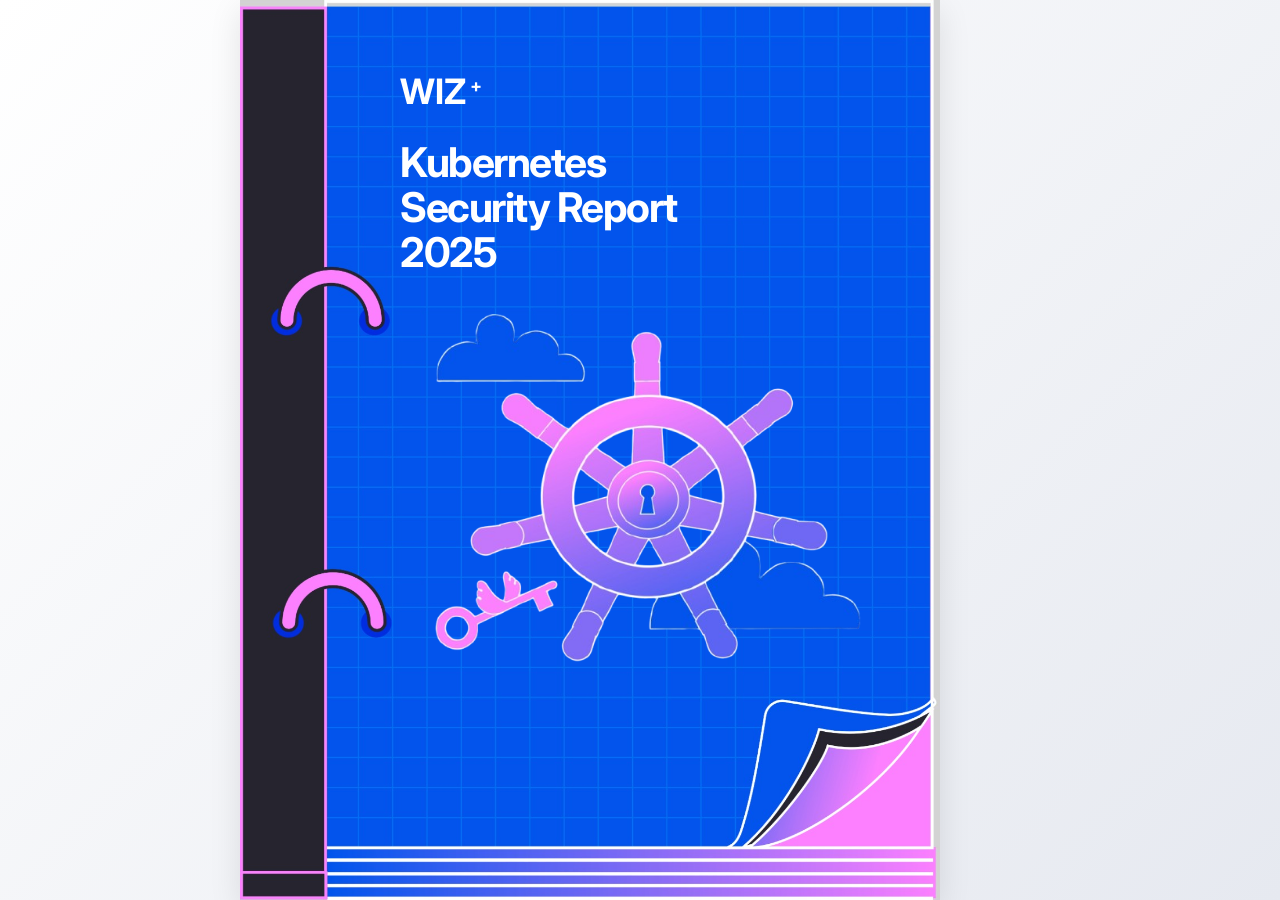
==== index.html @ 572d48d0 "complete" ====
<!DOCTYPE html>
<html lang="en">

<head>
    <meta charset="UTF-8">
    <meta name="viewport" content="width=device-width, initial-scale=1.0">
    <title>WIZ | Kubernetes Security Report 2025</title>
    <link rel="stylesheet" href="css/style.css">
    <meta name="description"
        content="Official WIZ Kubernetes Security Report 2025 - Trends, Insights and Best Practices.">

</head>

<body>
    <div class="book-container">

        <!-- Page 1: Cover -->
        <div class="page cover-page">
            <div class="content-area">
                <div class="logo">WIZ<span class="logo-star">+</span></div>
                <h1 class="title">Kubernetes<br>Security Report<br>2025</h1>
            </div>
            <img src="assets/images/image__2_-removebg-preview.png" alt="Cover Graphic" class="cover-graphic">
        </div>

        <!-- Page 2: Table of Contents -->
        <div class="page dark-page">
            <div class="page-content">
                <h2>Table of Contents</h2>
                <div class="toc-container">
                    <div class="toc-section">
                        <div class="toc-section-header">
                            <span class="toc-title">Key Takeaways</span>
                            <span class="toc-page">3</span>
                        </div>
                        <ul class="toc-items">
                            <li>
                                <span class="toc-title">Kubernetes Environments Continue to Be a Central Target</span>
                                <span class="toc-page">3</span>
                            </li>
                            <li>
                                <span class="toc-title">Kubernetes SecOps are Maturing</span>
                                <span class="toc-page">4</span>
                            </li>
                            <li>
                                <span class="toc-title">Workload Security Posture Improvements</span>
                                <span class="toc-page">5</span>
                            </li>
                        </ul>
                    </div>
                    <div class="toc-section">
                        <div class="toc-section-header">
                            <span class="toc-title">Additional Numbers</span>
                            <span class="toc-page">6</span>
                        </div>
                        <ul class="toc-items">
                            <li>
                                <span class="toc-title">General Usage</span>
                                <span class="toc-page">6</span>
                            </li>
                            <li>
                                <span class="toc-title">Version Distributions</span>
                                <span class="toc-page">8</span>
                            </li>
                            <li>
                                <span class="toc-title">Initial Access – Control Plane</span>
                                <span class="toc-page">10</span>
                            </li>
                            <li>
                                <span class="toc-title">Initial Access – Data Plane</span>
                                <span class="toc-page">11</span>
                            </li>
                            <li>
                                <span class="toc-title">Adoption of Security Features is Lagging</span>
                                <span class="toc-page">11</span>
                            </li>
                        </ul>
                    </div>
                </div>
            </div>
            <div class="page-footer">
                <div class="footer-left">
                    <span class="logo">WIZ<span class="logo-star">+</span></span>
                    <span class="footer-text">Wiz Kubernetes Security Report</span>
                </div>
                <div class="footer-right">2</div>
            </div>
        </div>

        <!-- Page 3: Content Page -->
      
       
<div class="page light-page">
    <div class="page-content" style="padding: 20px 40px;">

        <h2 class="section-title" style="font-size: 22px !important; margin-bottom: 3px !important;">
            Wiz Kubernetes Security Report
        </h2>

        <h3 class="section-subtitle"
            style="font-size: 12px !important; color: #444 !important; margin-bottom: 6px !important;">
            Limited 2025 Refresh and Key Takeaways
        </h3>

        <p style="font-size: 12px; line-height: 1.35; margin-bottom: 6px;">
            The 2025 Kubernetes Security Report is based on our analysis of over 200,000 cloud accounts and
            continues to uncover prevalent risks in K8s environments that often go unnoticed.
        </p>

        <div class="blue-divider" style="margin: 8px 0;"></div>

        <p style="font-size: 12px; line-height: 1.35; margin-bottom: 6px;">
            In our previous Kubernetes Security Report, we provided statistics on the state of Kubernetes
            security. That report highlighted the increasing amount of threats targeting these environments and
            also uncovered unnoticed risks by attributing them to various stages of the attack path on
            Kubernetes clusters, from initial access to impact.
        </p>

        <p style="font-size: 12px; line-height: 1.35; margin-bottom: 6px;">
            <span class="bold-text">The main takeaway:</span> Overall container security maturity is low, even
            though these environments are appealing targets for attackers and attempts to breach them are on the
            rise. The report also identified the weakest links in cloud environments and introduced "The Zone
            Defense" as an effective defense strategy for mitigating them.
        </p>

        <p style="font-size: 12px; line-height: 1.35; margin-bottom: 8px;">
            Given that it's been more than 12 months since that last report, and Kubernetes remains a hugely
            popular technology, we decided to publish a limited refresh. Rather than going deep into multiple
            aspects of Kubernetes security, we've chosen a few key areas to focus on. We now have the luxury of
            multiple years' worth of data, so this report is made up of a subset of the most interesting stats
            from last year, as well as some shiny new data. In this report, we start with the a few key
            takeaways and continue with the detailed analysis of the statistics collected. Let's dive in.
        </p>

        <h2 class="section-title" style="font-size: 18px; margin-top: 8px; margin-bottom: 4px;">
            Key Takeaways
        </h2>

        <h3 class="section-subtitle" style="font-size: 12px; margin-bottom: 5px;">
            Kubernetes Environments Continue to Be a Central Target
        </h3>

        <!-- Highlight Box -->
        <div class="highlight-box"
            style="padding: 8px 8px; gap: 8px; margin: 8px 0; display: flex; align-items: center;">

            <div style="width: 35px; flex-shrink: 0; display:flex; justify-content:center;">
                <svg width="30" height="30" viewBox="0 0 64 64" fill="none">
                    <path d="M14 50 C14 25, 22 12, 32 12 C42 12, 50 25, 50 50"
                        stroke="#FC80FF" stroke-width="1" />
                    <path
                        d="M32 18 C26 18, 22 24, 22 30 C22 35, 25 39, 32 39 C39 39, 42 35, 42 30 C42 24, 38 18, 32 18 Z"
                        stroke="#0254EC" stroke-width="1" fill="white" />
                </svg>
            </div>

            <div style="width: 1px; height: 25px; background-color: #f7b0f9;"></div>

            <p style="margin: 0; font-size: 12px; line-height: 1.3;">
                Malicious parties are as active as ever, going after Kubernetes API endpoints and data plane services.
            </p>
        </div>

        <p style="font-size: 12px; line-height: 1.35; margin-bottom: 8px;">
            We repeated our experiment from the previous year, tracking the amount of time between initially
            staging the new cluster and the first malicious probing attempts. As with last year, the attacker
            response times show that the newly created public clusters quickly become targets. This time the
            longest attacker response time for GKE clusters was 1 hour 15 minutes vs 2 hours 13 minutes last
            year. For EKS and AKS clusters this "grace period" is drastically shorter — 28 and 18 minutes
            respectively.
        </p>

        <!-- Image (now will fit fully) -->
        <div class="insight-graphic-box"
            style="background: #202026; border-radius: 8px; overflow: hidden; margin-top: 8px;">

            <img src="assets/images/final-three (2).png"
                alt="From Exposure to Discovery Chart"
                style="width: 100%; height: auto; display: block;">
        </div>

    </div>

    <div class="page-footer">
        <div class="footer-left">
            <span class="logo">WIZ<span class="logo-star">+</span></span>
            <span class="footer-text">Wiz Kubernetes Security Report</span>
        </div>
        <div class="footer-right">3</div>
    </div>
</div>
        <!-- Page 4: Content Page Continued -->
        <div class="page light-page">
            <div class="page-content" style="padding: 20px 40px; display: flex; flex-direction: column;">
                <p style="margin-bottom: 8px; font-size: 12px;">This is admittedly a startling figure, but readers
                    shouldn't focus too
                    much on the exact numbers here; the point is that in general, when staging the cluster, K8s
                    operators must take care of the defenses from the start and not roll them out subsequently. This is
                    especially true for protections against initial access. We discussed extensively various ways the
                    attackers can get a foothold in your cluster in our blog, <a href="#">"Making Sense of Kubernetes
                        Initial Access Vectors."</a></p>

                <p style="margin-bottom: 4px; font-size: 12px;">For the information regarding post-exploitation
                    activities, we turned to
                    our sensor data. Among other platforms, Wiz Sensor is deployed on Kubernetes worker nodes and is a
                    source of valuable statistics on attackers' behavior post initial compromise. Two prominent cases
                    for this are the Dero cryptojacking <a href="#">campaign</a> with Pause containers and the
                    SeleniumGrid threat <a href="#">campaign</a>. In the first case, malicious actors abused the
                    misconfiguration in K8s server API authentication to deploy a set of cryptomining workloads
                    masquerading as legitimate control plane workloads. In the second case, attackers exploited the lack
                    of authentication set by default in the Selenium WebDriver API to upload XMRig cryptominer on
                    Selenium worker nodes. Further campaign <a href="#">analysis</a> by Cato also confirmed the use of
                    the compromised resources for proxyjacking.</p>

                <h3 style="font-size: 15px; font-weight: 700; margin-top: 10px; margin-bottom: 3px; color: #111;">
                    Kubernetes SecOps are Maturing</h3>

                <div class="highlight-box" style="padding: 12px 20px; margin-bottom: 10px;">
                    <p style="margin: 0; font-size: 12px; color: #444; line-height: 1.5; font-weight: 500;">Kubernetes
                        users are more comfortable with operating clusters. Operating and security processes have
                        matured. This is evident from the faster version upgrades, decreased vulnerabilities and better
                        workload security posture.</p>
                </div>

                <p style="margin-bottom: px; font-size: 12px;">Over the course of this research project, we paid
                    special attention to
                    the version analytics. Overall, version distributions show that maintenance hygiene has improved
                    compared to the previous year. For example, the most popular version as of October 2024 is 1.29
                    (released 12/2023) versus 1.24 (released 5/2022) a year ago. Cloud Service Providers (CSPs)
                    generally offer a similar, albeit delayed, support span. Hence, prompt version migration in K8s
                    clusters is extremely important. At the moment of data collection (October 2024, a year after the
                    original 2023 data sample), all versions prior and including 1.27 have actually passed upstream EOL,
                    which constitutes 46% of total clusters (compared to 58% last year). Below is the histogram of
                    clusters by version categorized by platform:</p>

                <div class="chart-container"
                    style="background: #202026; padding: 15px 20px 25px 20px; border-radius: 8px; margin-top: auto; margin-bottom: 0px;">
                    <div
                        style="display: flex; justify-content: space-between; align-items: center; border-bottom: 1px solid #444; padding-bottom: 10px; margin-bottom: 10px;">
                        <span style="color: white; font-weight: 600; font-size: 13px;">Cluster versions - by
                            platform</span>
                        <span style="color: white; font-weight: 700; font-size: 12px;">WIZ<span
                                style="font-size: 8px; vertical-align: top; margin-left: 1px;">+</span> <span
                                style="font-weight: 400; opacity: 0.8; margin-left: 3px;">Research</span></span>
                    </div>

                    <div
                        style="display: flex; justify-content: center; align-items: center; gap: 20px; margin-bottom: 10px;">
                        <div style="display: flex; align-items: center; gap: 6px;">
                            <div style="width: 8px; height: 8px; background: #0254EC; border-radius: 2px;"></div>
                            <span style="color: white; font-size: 10px; font-weight: 500;">AWS</span>
                        </div>
                        <div style="display: flex; align-items: center; gap: 6px;">
                            <div style="width: 8px; height: 8px; background: #FC80FF; border-radius: 2px;"></div>
                            <span style="color: white; font-size: 10px; font-weight: 500;">Azure</span>
                        </div>
                        <div style="display: flex; align-items: center; gap: 6px;">
                            <div style="width: 8px; height: 8px; background: #FFFFFF; border-radius: 2px;"></div>
                            <span style="color: white; font-size: 10px; font-weight: 500;">Google Cloud</span>
                        </div>
                    </div>

                    <div
                        style="position: relative; height: 130px; display: flex; flex-direction: column; justify-content: space-between;">
                        <div style="position: absolute; width: 100%; height: 1px; background: #333; top: 0;"></div>
                        <div style="position: absolute; width: 100%; height: 1px; background: #333; top: 16.6%;"></div>
                        <div style="position: absolute; width: 100%; height: 1px; background: #333; top: 33.3%;"></div>
                        <div style="position: absolute; width: 100%; height: 1px; background: #333; top: 50%;"></div>
                        <div style="position: absolute; width: 100%; height: 1px; background: #333; top: 66.6%;"></div>
                        <div style="position: absolute; width: 100%; height: 1px; background: #333; top: 83.3%;"></div>
                        <div style="position: absolute; width: 100%; height: 1px; background: #333; bottom: 0;"></div>

                        <div
                            style="position: absolute; width: 100%; height: 100%; display: flex; align-items: flex-end; justify-content: space-between; padding: 0 5px; box-sizing: border-box; z-index: 2;">
                            <div
                                style="display: flex; align-items: flex-end; height: 100%; gap: 1.5px; position: relative; width: 5%; justify-content: center;">
                                <div style="width: 30%; height: 2%; background: #0254EC; border-radius: 1px 1px 0 0;">
                                </div>
                                <div style="width: 30%; height: 8%; background: #FC80FF; border-radius: 1px 1px 0 0;">
                                </div>
                                <div style="width: 30%; height: 0%; background: #FFFFFF; border-radius: 1px 1px 0 0;">
                                </div>
                                <div
                                    style="position: absolute; bottom: -20px; left: 50%; transform: translateX(-50%); color: white; font-size: 8px; font-weight: 500;">
                                    1.16+</div>
                            </div>
                            <div
                                style="display: flex; align-items: flex-end; height: 100%; gap: 1.5px; position: relative; width: 5%; justify-content: center;">
                                <div style="width: 30%; height: 2%; background: #0254EC; border-radius: 1px 1px 0 0;">
                                </div>
                                <div style="width: 30%; height: 1%; background: #FC80FF; border-radius: 1px 1px 0 0;">
                                </div>
                                <div style="width: 30%; height: 0%; background: #FFFFFF; border-radius: 1px 1px 0 0;">
                                </div>
                                <div
                                    style="position: absolute; bottom: -20px; left: 50%; transform: translateX(-50%); color: white; font-size: 8px; font-weight: 500;">
                                    1.17</div>
                            </div>
                            <div
                                style="display: flex; align-items: flex-end; height: 100%; gap: 1.5px; position: relative; width: 5%; justify-content: center;">
                                <div style="width: 30%; height: 2%; background: #0254EC; border-radius: 1px 1px 0 0;">
                                </div>
                                <div style="width: 30%; height: 2%; background: #FC80FF; border-radius: 1px 1px 0 0;">
                                </div>
                                <div style="width: 30%; height: 0%; background: #FFFFFF; border-radius: 1px 1px 0 0;">
                                </div>
                                <div
                                    style="position: absolute; bottom: -20px; left: 50%; transform: translateX(-50%); color: white; font-size: 8px; font-weight: 500;">
                                    1.18</div>
                            </div>
                            <div
                                style="display: flex; align-items: flex-end; height: 100%; gap: 1.5px; position: relative; width: 5%; justify-content: center;">
                                <div style="width: 30%; height: 3%; background: #0254EC; border-radius: 1px 1px 0 0;">
                                </div>
                                <div style="width: 30%; height: 2%; background: #FC80FF; border-radius: 1px 1px 0 0;">
                                </div>
                                <div style="width: 30%; height: 0%; background: #FFFFFF; border-radius: 1px 1px 0 0;">
                                </div>
                                <div
                                    style="position: absolute; bottom: -20px; left: 50%; transform: translateX(-50%); color: white; font-size: 8px; font-weight: 500;">
                                    1.19</div>
                            </div>
                            <div
                                style="display: flex; align-items: flex-end; height: 100%; gap: 1.5px; position: relative; width: 5%; justify-content: center;">
                                <div style="width: 30%; height: 3%; background: #0254EC; border-radius: 1px 1px 0 0;">
                                </div>
                                <div style="width: 30%; height: 3%; background: #FC80FF; border-radius: 1px 1px 0 0;">
                                </div>
                                <div style="width: 30%; height: 0%; background: #FFFFFF; border-radius: 1px 1px 0 0;">
                                </div>
                                <div
                                    style="position: absolute; bottom: -20px; left: 50%; transform: translateX(-50%); color: white; font-size: 8px; font-weight: 500;">
                                    1.20</div>
                            </div>
                            <div
                                style="display: flex; align-items: flex-end; height: 100%; gap: 1.5px; position: relative; width: 5%; justify-content: center;">
                                <div style="width: 30%; height: 6%; background: #0254EC; border-radius: 1px 1px 0 0;">
                                </div>
                                <div style="width: 30%; height: 4%; background: #FC80FF; border-radius: 1px 1px 0 0;">
                                </div>
                                <div style="width: 30%; height: 1%; background: #FFFFFF; border-radius: 1px 1px 0 0;">
                                </div>
                                <div
                                    style="position: absolute; bottom: -20px; left: 50%; transform: translateX(-50%); color: white; font-size: 8px; font-weight: 500;">
                                    1.21</div>
                            </div>
                            <div
                                style="display: flex; align-items: flex-end; height: 100%; gap: 1.5px; position: relative; width: 5%; justify-content: center;">
                                <div style="width: 30%; height: 6%; background: #0254EC; border-radius: 1px 1px 0 0;">
                                </div>
                                <div style="width: 30%; height: 4%; background: #FC80FF; border-radius: 1px 1px 0 0;">
                                </div>
                                <div style="width: 30%; height: 2%; background: #FFFFFF; border-radius: 1px 1px 0 0;">
                                </div>
                                <div
                                    style="position: absolute; bottom: -20px; left: 50%; transform: translateX(-50%); color: white; font-size: 8px; font-weight: 500;">
                                    1.22</div>
                            </div>
                            <div
                                style="display: flex; align-items: flex-end; height: 100%; gap: 1.5px; position: relative; width: 5%; justify-content: center;">
                                <div style="width: 30%; height: 20%; background: #0254EC; border-radius: 1px 1px 0 0;">
                                </div>
                                <div style="width: 30%; height: 4%; background: #FC80FF; border-radius: 1px 1px 0 0;">
                                </div>
                                <div style="width: 30%; height: 3%; background: #FFFFFF; border-radius: 1px 1px 0 0;">
                                </div>
                                <div
                                    style="position: absolute; bottom: -20px; left: 50%; transform: translateX(-50%); color: white; font-size: 8px; font-weight: 500;">
                                    1.23</div>
                            </div>
                            <div
                                style="display: flex; align-items: flex-end; height: 100%; gap: 1.5px; position: relative; width: 5%; justify-content: center;">
                                <div style="width: 30%; height: 25%; background: #0254EC; border-radius: 1px 1px 0 0;">
                                </div>
                                <div style="width: 30%; height: 6%; background: #FC80FF; border-radius: 1px 1px 0 0;">
                                </div>
                                <div style="width: 30%; height: 6%; background: #FFFFFF; border-radius: 1px 1px 0 0;">
                                </div>
                                <div
                                    style="position: absolute; bottom: -20px; left: 50%; transform: translateX(-50%); color: white; font-size: 8px; font-weight: 500;">
                                    1.24</div>
                            </div>
                            <div
                                style="display: flex; align-items: flex-end; height: 100%; gap: 1.5px; position: relative; width: 5%; justify-content: center;">
                                <div style="width: 30%; height: 35%; background: #0254EC; border-radius: 1px 1px 0 0;">
                                </div>
                                <div style="width: 30%; height: 15%; background: #FC80FF; border-radius: 1px 1px 0 0;">
                                </div>
                                <div style="width: 30%; height: 18%; background: #FFFFFF; border-radius: 1px 1px 0 0;">
                                </div>
                                <div
                                    style="position: absolute; bottom: -20px; left: 50%; transform: translateX(-50%); color: white; font-size: 8px; font-weight: 500;">
                                    1.25</div>
                            </div>
                            <div
                                style="display: flex; align-items: flex-end; height: 100%; gap: 1.5px; position: relative; width: 5%; justify-content: center;">
                                <div style="width: 30%; height: 40%; background: #0254EC; border-radius: 1px 1px 0 0;">
                                </div>
                                <div style="width: 30%; height: 25%; background: #FC80FF; border-radius: 1px 1px 0 0;">
                                </div>
                                <div style="width: 30%; height: 15%; background: #FFFFFF; border-radius: 1px 1px 0 0;">
                                </div>
                                <div
                                    style="position: absolute; bottom: -20px; left: 50%; transform: translateX(-50%); color: white; font-size: 8px; font-weight: 500;">
                                    1.26</div>
                            </div>
                            <div
                                style="display: flex; align-items: flex-end; height: 100%; gap: 1.5px; position: relative; width: 5%; justify-content: center;">
                                <div style="width: 30%; height: 50%; background: #0254EC; border-radius: 1px 1px 0 0;">
                                </div>
                                <div style="width: 30%; height: 75%; background: #FC80FF; border-radius: 1px 1px 0 0;">
                                </div>
                                <div style="width: 30%; height: 30%; background: #FFFFFF; border-radius: 1px 1px 0 0;">
                                </div>
                                <div
                                    style="position: absolute; bottom: -20px; left: 50%; transform: translateX(-50%); color: white; font-size: 8px; font-weight: 500;">
                                    1.27</div>
                            </div>
                            <div
                                style="display: flex; align-items: flex-end; height: 100%; gap: 1.5px; position: relative; width: 5%; justify-content: center;">
                                <div style="width: 30%; height: 75%; background: #0254EC; border-radius: 1px 1px 0 0;">
                                </div>
                                <div style="width: 30%; height: 60%; background: #FC80FF; border-radius: 1px 1px 0 0;">
                                </div>
                                <div style="width: 30%; height: 40%; background: #FFFFFF; border-radius: 1px 1px 0 0;">
                                </div>
                                <div
                                    style="position: absolute; bottom: -20px; left: 50%; transform: translateX(-50%); color: white; font-size: 8px; font-weight: 500;">
                                    1.28</div>
                            </div>
                            <div
                                style="display: flex; align-items: flex-end; height: 100%; gap: 1.5px; position: relative; width: 5%; justify-content: center;">
                                <div style="width: 30%; height: 100%; background: #0254EC; border-radius: 1px 1px 0 0;">
                                </div>
                                <div style="width: 30%; height: 65%; background: #FC80FF; border-radius: 1px 1px 0 0;">
                                </div>
                                <div style="width: 30%; height: 45%; background: #FFFFFF; border-radius: 1px 1px 0 0;">
                                </div>
                                <div
                                    style="position: absolute; bottom: -20px; left: 50%; transform: translateX(-50%); color: white; font-size: 8px; font-weight: 500;">
                                    1.29</div>
                            </div>
                            <div
                                style="display: flex; align-items: flex-end; height: 100%; gap: 1.5px; position: relative; width: 5%; justify-content: center;">
                                <div style="width: 30%; height: 30%; background: #0254EC; border-radius: 1px 1px 0 0;">
                                </div>
                                <div style="width: 30%; height: 15%; background: #FC80FF; border-radius: 1px 1px 0 0;">
                                </div>
                                <div style="width: 30%; height: 25%; background: #FFFFFF; border-radius: 1px 1px 0 0;">
                                </div>
                                <div
                                    style="position: absolute; bottom: -20px; left: 50%; transform: translateX(-50%); color: white; font-size: 8px; font-weight: 500;">
                                    1.30</div>
                            </div>
                            <div
                                style="display: flex; align-items: flex-end; height: 100%; gap: 1.5px; position: relative; width: 5%; justify-content: center;">
                                <div style="width: 30%; height: 15%; background: #0254EC; border-radius: 1px 1px 0 0;">
                                </div>
                                <div style="width: 30%; height: 0%; background: #FC80FF; border-radius: 1px 1px 0 0;">
                                </div>
                                <div style="width: 30%; height: 4%; background: #FFFFFF; border-radius: 1px 1px 0 0;">
                                </div>
                                <div
                                    style="position: absolute; bottom: -20px; left: 50%; transform: translateX(-50%); color: white; font-size: 8px; font-weight: 500;">
                                    1.31</div>
                            </div>
                        </div>
                    </div>
                </div>
            </div>
            <div class="page-footer">
                <div class="footer-left">
                    <span class="logo">WIZ<span class="logo-star">+</span></span>
                    <span class="footer-text">Wiz Kubernetes Security Report</span>
                </div>
                <div class="footer-right">4</div>
            </div>
        </div>

        <!-- Page 5: Content Page -->
        <div class="page light-page">
            <div class="page-content" style="padding: 20px 40px;">
                <p style="margin-bottom: 8px;">Another indicator of improved maintenance and data plane version hygiene
                    is the decline in High/Critical vulnerabilities in exposed container images. As shown in the graph
                    below, the proportion of publicly exposed pods with severe vulnerabilities dropped by 50% between
                    2023 and 2024. This suggests stronger vulnerability management practices and a maturing security
                    posture.</p>

                <div class="data-insight-container" style="min-height: 140px; margin-top: 10px; margin-bottom: 15px;">
                    <div class="insight-text-box" style="padding: 15px 25px;">
                        <h4 style="font-size: 12px; line-height: 1.5; font-weight: 700;">The proportion of critical
                            vulnerabilities in exposed pods decreased by 50% between 2023-2024.</h4>
                    </div>
                    <div class="insight-graphic-box"
                        style="background: #202026; padding: 10px 20px; flex-direction: column; justify-content: flex-start; align-items: stretch; display: flex;">
                        <div style="display: flex; justify-content: space-between; margin-bottom: 15px;">
                            <span style="color: white; font-weight: 600; font-size: 13px;">Exposed pods with critical
                                vulnerabilities</span>
                            <span style="color: white; font-weight: 700; font-size: 13px;">WIZ<span
                                    style="font-size: 9px; vertical-align: top; margin-left: 1px;">+</span> <span
                                    style="font-weight: 400; opacity: 0.8; margin-left: 3px;">Research</span></span>
                        </div>

                        <div style="flex-grow: 1; display: flex; position: relative;">
                            <div
                                style="display: flex; flex-direction: column; justify-content: space-between; padding-right: 15px; color: #a0a0a0; font-size: 9px; text-align: right; z-index: 2;">
                                <span>100%</span>
                                <span>80%</span>
                                <span>60%</span>
                                <span>40%</span>
                                <span>20%</span>
                                <span>0%</span>
                            </div>

                            <div
                                style="flex-grow: 1; position: relative; border-bottom: 1px solid #555; display: flex; justify-content: center; gap: 15%;">
                                <div style="position: absolute; width: 100%; height: 1px; background: #333; top: 0;">
                                </div>
                                <div style="position: absolute; width: 100%; height: 1px; background: #333; top: 20%;">
                                </div>
                                <div style="position: absolute; width: 100%; height: 1px; background: #333; top: 40%;">
                                </div>
                                <div style="position: absolute; width: 100%; height: 1px; background: #333; top: 60%;">
                                </div>
                                <div style="position: absolute; width: 100%; height: 1px; background: #333; top: 80%;">
                                </div>

                                <div
                                    style="display: flex; flex-direction: column; justify-content: flex-end; align-items: center; width: 35%; position: relative; z-index: 2;">
                                    <div style="width: 100%; height: 44%; background: #0254EC; position: relative;">
                                        <div
                                            style="position: absolute; top: 0; left: 50%; transform: translate(-50%, -50%); background: #292a30; padding: 6px 12px; font-size: 11px; font-weight: 800; color: white;">
                                            44%
                                        </div>
                                    </div>
                                    <div
                                        style="position: absolute; bottom: -22px; color: white; font-size: 11px; font-weight: 700;">
                                        2023</div>
                                </div>

                                <div
                                    style="display: flex; flex-direction: column; justify-content: flex-end; align-items: center; width: 35%; position: relative; z-index: 2;">
                                    <div style="width: 100%; height: 21%; background: #FC80FF; position: relative;">
                                        <div
                                            style="position: absolute; top: 0; left: 50%; transform: translate(-50%, -50%); background: #292a30; padding: 6px 12px; font-size: 11px; font-weight: 800; color: white;">
                                            21%
                                        </div>
                                    </div>
                                    <div
                                        style="position: absolute; bottom: -22px; color: white; font-size: 11px; font-weight: 700;">
                                        2024</div>
                                </div>
                            </div>
                        </div>
                        <div style="height: 15px;"></div>
                    </div>
                </div>

                <p style="margin-bottom: 8px;">For more evidence of maturing SecOps practices, dive into the data
                    analytics section.</p>

                <h3 style="margin-top: 15px; margin-bottom: 8px; font-size: 16px;">Workload Security Posture
                    Improvements</h3>

                <div class="highlight-box" style="margin: 10px 0 15px 0; padding: 12px 20px;">
                    <p style="font-size: 13px; font-weight: 400; line-height: 1.5;">There are still ample opportunities
                        for attackers to move laterally within the cluster — either through the usage of the compromised
                        workload permissions or through a worker node as a shared medium. We see, however, a significant
                        improvement in security posture of the workloads compared to last year.</p>
                </div>

                <p style="margin-bottom: 10px;">Multiple metrics indicate an overall improvement in the security posture
                    of data plane pods. Most Kubernetes pods run with service accounts that facilitate communication
                    with the API server. If a pod is compromised, the attacker gains access to its associated service
                    account, which is mounted as a file inside the pod. This makes proper RBAC permissions configuration
                    critical. Year over year, we've observed a significant decline in the number of pods with
                    <strong>high Kubernetes privileges</strong>, as defined by the Wiz permissions model:
                </p>

                <div class="chart-container"
                    style="background: #202026; padding: 15px 25px; border-radius: 8px; margin-top: 10px;">
                    <div
                        style="display: flex; justify-content: space-between; align-items: center; margin-bottom: 15px;">
                        <span style="color: white; font-weight: 600; font-size: 14px;">Pods with Elevated RBAC
                            Permissions</span>
                        <span style="color: white; font-weight: 700; font-size: 13px;">WIZ<span
                                style="font-size: 9px; vertical-align: top; margin-left: 1px;">+</span> <span
                                style="font-weight: 400; opacity: 0.8; margin-left: 3px;">Research</span></span>
                    </div>

                    <div style="display: flex; justify-content: center; gap: 20px; margin-bottom: 20px;">
                        <div style="display: flex; align-items: center; gap: 6px;">
                            <div style="width: 8px; height: 8px; border-radius: 50%; background: #0254EC;"></div>
                            <span style="color: #ccc; font-size: 9px; font-weight: 500;">Pods with high K8s RBAC
                                privileges</span>
                        </div>
                        <div style="display: flex; align-items: center; gap: 6px;">
                            <div style="width: 8px; height: 8px; border-radius: 50%; background: #FC80FF;"></div>
                            <span style="color: #ccc; font-size: 9px; font-weight: 500;">Pods with high K8s RBAC
                                privileges - non kube-system</span>
                        </div>
                    </div>

                    <div style="height: 100px; display: flex; position: relative;">
                        <div
                            style="display: flex; flex-direction: column; justify-content: space-between; padding-right: 15px; color: #a0a0a0; font-size: 9px; text-align: right; z-index: 2;">
                            <span>10%</span>
                            <span>8%</span>
                            <span>6%</span>
                            <span>4%</span>
                            <span>2%</span>
                            <span>0%</span>
                        </div>

                        <div
                            style="flex-grow: 1; position: relative; border-bottom: 1px solid #555; display: flex; justify-content: center; gap: 15%;">
                            <div style="position: absolute; width: 100%; height: 1px; background: #333; top: 0;"></div>
                            <div style="position: absolute; width: 100%; height: 1px; background: #333; top: 20%;">
                            </div>
                            <div style="position: absolute; width: 100%; height: 1px; background: #333; top: 40%;">
                            </div>
                            <div style="position: absolute; width: 100%; height: 1px; background: #333; top: 60%;">
                            </div>
                            <div style="position: absolute; width: 100%; height: 1px; background: #333; top: 80%;">
                            </div>

                            <div
                                style="display: flex; align-items: flex-end; position: relative; z-index: 2; width: 35%; justify-content: center; gap: 4px;">
                                <div style="width: 45%; height: 80%; background: #0254EC; position: relative;">
                                    <div
                                        style="position: absolute; top: 0; left: 50%; transform: translate(-50%, -50%); background: #292a30; padding: 4px 8px; font-size: 10px; font-weight: 800; color: white; z-index: 3;">
                                        8%
                                    </div>
                                </div>
                                <div style="width: 45%; height: 60%; background: #FC80FF; position: relative;">
                                    <div
                                        style="position: absolute; top: 0; left: 50%; transform: translate(-50%, -50%); background: #292a30; padding: 4px 8px; font-size: 10px; font-weight: 800; color: white; z-index: 3;">
                                        6%
                                    </div>
                                </div>
                                <div
                                    style="position: absolute; bottom: -22px; color: white; font-size: 10px; font-weight: 700;">
                                    2023</div>
                            </div>

                            <div
                                style="display: flex; align-items: flex-end; position: relative; z-index: 2; width: 35%; justify-content: center; gap: 4px;">
                                <div style="width: 45%; height: 70%; background: #0254EC; position: relative;">
                                    <div
                                        style="position: absolute; top: 0; left: 50%; transform: translate(-50%, -50%); background: #292a30; padding: 4px 8px; font-size: 10px; font-weight: 800; color: white; z-index: 3;">
                                        7%
                                    </div>
                                </div>
                                <div style="width: 45%; height: 30%; background: #FC80FF; position: relative;">
                                    <div
                                        style="position: absolute; top: 0; left: 50%; transform: translate(-50%, -50%); background: #292a30; padding: 4px 8px; font-size: 10px; font-weight: 800; color: white; z-index: 3;">
                                        3%
                                    </div>
                                </div>
                                <div
                                    style="position: absolute; bottom: -22px; color: white; font-size: 10px; font-weight: 700;">
                                    2024</div>
                            </div>
                        </div>
                    </div>
                    <div style="height: 10px;"></div>
                </div>

            </div>
            <div class="page-footer">
                <div class="footer-left">
                    <span class="logo">WIZ<span class="logo-star">+</span></span>
                    <span class="footer-text">Wiz Kubernetes Security Report</span>
                </div>
                <div class="footer-right">5</div>
            </div>
        </div>

        <!-- Page 11: Content Page -->
        <div class="page light-page">
            <div class="page-content" style="padding: 20px 40px;">
                <h3 style="margin-top: 15px; margin-bottom: 8px; font-size: 16px;">Initial Access – Data Plane</h3>

                <p style="margin-bottom: 8px; font-size: 12px;">Regarding data plane exposure—good news! The number of publicly exposed
                    pods with High and Critical vulnerabilities has dropped significantly, from 44% last year to just
                    over 20% this year.</p>
                <div class="data-insight-container" style="min-height: 140px; margin-top: 10px; margin-bottom: 15px;">
                    <div class="insight-text-box" style="padding: 15px 25px;">
                        <h4 style="font-size: 16px; line-height: 1.5; font-weight: 700;">The proportion of critical
                            vulnerabilities in exposed pods decreased by 50% between 2023-2024.</h4>
                    </div>
                    <div class="insight-graphic-box"
                        style="background: #202026; padding: 10px 20px; flex-direction: column; justify-content: flex-start; align-items: stretch; display: flex;">
                        <div style="display: flex; justify-content: space-between; margin-bottom: 15px;">
                            <span style="color: white; font-weight: 600; font-size: 13px;">Exposed pods with critical
                                vulnerabilities</span>
                            <span style="color: white; font-weight: 700; font-size: 13px;">WIZ<span
                                    style="font-size: 9px; vertical-align: top; margin-left: 1px;">+</span> <span
                                    style="font-weight: 400; opacity: 0.8; margin-left: 3px;">Research</span></span>
                        </div>

                        <div style="flex-grow: 1; display: flex; position: relative;">
                            <div
                                style="display: flex; flex-direction: column; justify-content: space-between; padding-right: 15px; color: #a0a0a0; font-size: 9px; text-align: right; z-index: 2;">
                                <span>100%</span>
                                <span>80%</span>
                                <span>60%</span>
                                <span>40%</span>
                                <span>20%</span>
                                <span>0%</span>
                            </div>

                            <div
                                style="flex-grow: 1; position: relative; border-bottom: 1px solid #555; display: flex; justify-content: center; gap: 15%;">
                                <div style="position: absolute; width: 100%; height: 1px; background: #333; top: 0;">
                                </div>
                                <div style="position: absolute; width: 100%; height: 1px; background: #333; top: 20%;">
                                </div>
                                <div style="position: absolute; width: 100%; height: 1px; background: #333; top: 40%;">
                                </div>
                                <div style="position: absolute; width: 100%; height: 1px; background: #333; top: 60%;">
                                </div>
                                <div style="position: absolute; width: 100%; height: 1px; background: #333; top: 80%;">
                                </div>

                                <div
                                    style="display: flex; flex-direction: column; justify-content: flex-end; align-items: center; width: 35%; position: relative; z-index: 2;">
                                    <div style="width: 100%; height: 44%; background: #0254EC; position: relative;">
                                        <div
                                            style="position: absolute; top: 0; left: 50%; transform: translate(-50%, -50%); background: #292a30; padding: 6px 12px; font-size: 11px; font-weight: 800; color: white;">
                                            44%
                                        </div>
                                    </div>
                                    <div
                                        style="position: absolute; bottom: -22px; color: white; font-size: 11px; font-weight: 700;">
                                        2023</div>
                                </div>

                                <div
                                    style="display: flex; flex-direction: column; justify-content: flex-end; align-items: center; width: 35%; position: relative; z-index: 2;">
                                    <div style="width: 100%; height: 21%; background: #FC80FF; position: relative;">
                                        <div
                                            style="position: absolute; top: 0; left: 50%; transform: translate(-50%, -50%); background: #292a30; padding: 6px 12px; font-size: 11px; font-weight: 800; color: white;">
                                            21%
                                        </div>
                                    </div>
                                    <div
                                        style="position: absolute; bottom: -22px; color: white; font-size: 11px; font-weight: 700;">
                                        2024</div>
                                </div>
                            </div>
                        </div>
                        <div style="height: 15px;"></div>
                    </div>
                </div>

                <p style="margin-bottom: 8px; font-size: 12px;">There are two possible explanations for this trend: first, improved
                    vulnerability management processes within organizations, including faster image patching and more
                    strategic image selection. Second, an overall improvement in container image quality.</p>

                <h3 style="margin-top: 15px; margin-bottom: 8px; font-size: 16px;">Adoption of Security Features is
                    Lagging</h3>

                <p style="margin-bottom: 8px; font-size: 12px;;">About a year ago, AWS introduced EKS Access Management — a shiny new
                    feature allowing a novel way for IAM users and IAM roles to connect to and manage EKS clusters and
                    resources via EKS API. We have analyzed the security implications of this feature in a two-part blog
                    <a href="#">series</a>. Following this introduction, AWS <a href="#">deprecated</a> the previous
                    authentication method, CONFIG_MAP.
                </p>

                <p style="margin-bottom: 10px; font-size: 12px;">In last year’s report we talked extensively about the lack of adoption
                    of security features, so we were naturally curious about the adoption of this new authentication
                    mode. Numbers show that after over a year of being generally available, the API authentication mode
                    is used in only 3% of clusters. The mixed authentication mode, API_AND_CONFIG_MAP, is employed in
                    16% of clusters, and an overwhelming majority—81% of clusters—still exclusively use the old
                    CONFIG_MAP authentication mode.</p>

                <div class="chart-container"
                    style="background: #202026; padding: 15px 25px; border-radius: 8px; margin-top: 10px; margin-bottom: 15px;">
                    <div
                        style="display: flex; justify-content: space-between; align-items: center; margin-bottom: 15px; border-bottom: 1px solid #444; padding-bottom: 10px;">
                        <span style="color: white; font-weight: 600; font-size: 14px;">Authentication modes in EKS
                            clusters</span>
                        <span style="color: white; font-weight: 700; font-size: 13px;">WIZ<span
                                style="font-size: 9px; vertical-align: top; margin-left: 1px;">+</span> <span
                                style="font-weight: 400; opacity: 0.8; margin-left: 3px;">Research</span></span>
                    </div>

                    <div
                        style="display: flex; align-items: center; justify-content: center; gap: 50px; padding: 10px 0;">
                        <!-- Half Donut Chart (CSS Pie) -->
                        <div style="width: 200px; height: 100px; overflow: hidden; position: relative;">
                            <div
                                style="width: 200px; height: 200px; border-radius: 50%; background: conic-gradient(from -90deg, #0254EC 0deg 145.8deg, #FC80FF 145.8deg 174.6deg, #FFFFFF 174.6deg 180deg, transparent 180deg 360deg);">
                            </div>
                        </div>

                        <div style="display: flex; flex-direction: column; gap: 12px;">
                            <div style="display: flex; align-items: center; gap: 12px;">
                                <div
                                    style="width: 14px; height: 14px; border-radius: 50%; background: #0254EC; border: 1px solid #3385ff;">
                                </div>
                                <span style="color: white; font-weight: 700; font-size: 13px; width: 35px;">81%</span>
                                <span style="color: #ccc; font-size: 12px; font-weight: 500;">CONFIG_MAP</span>
                            </div>
                            <div style="display: flex; align-items: center; gap: 12px;">
                                <div
                                    style="width: 14px; height: 14px; border-radius: 50%; background: #FC80FF; border: 1px solid #fff;">
                                </div>
                                <span style="color: white; font-weight: 700; font-size: 13px; width: 35px;">16%</span>
                                <span style="color: #ccc; font-size: 12px; font-weight: 500;">API_AND_CONFIG_MAP</span>
                            </div>
                            <div style="display: flex; align-items: center; gap: 12px;">
                                <div
                                    style="width: 14px; height: 14px; border-radius: 50%; background: #FFFFFF; border: 1px solid #ddd;">
                                </div>
                                <span style="color: white; font-weight: 700; font-size: 13px; width: 35px;">3%</span>
                                <span style="color: #ccc; font-size: 12px; font-weight: 500;">API</span>
                            </div>
                        </div>
                    </div>
                </div>

                <p style="margin-bottom: 8px; font-size: 12px;">We will keep monitoring these usage numbers. Meanwhile, the numbers
                    corroborate last year’s report takeaway - the adoption of new security features is extremely slow,
                    and has room to improve.</p>

            </div>
            <div class="page-footer">
                <div class="footer-left">
                    <span class="logo">WIZ<span class="logo-star">+</span></span>
                    <span class="footer-text">Wiz Kubernetes Security Report</span>
                </div>
                <div class="footer-right">11</div>
            </div>
        </div>

        

        <!-- Page 12: About Wiz -->
        <div class="page dark-page">
            <div class="page-content" style="padding: 40px 50px; display: flex; flex-direction: column;">
                <h2
                    style="font-size: 24px; font-weight: 800; margin-bottom: 15px; margin-top: 5px; color: white; letter-spacing: -0.5px;">
                    About Wiz</h2>

                <p style="font-size: 11px; line-height: 1.5; color: #ddd; margin-bottom: 20px;">Wiz secures everything
                    organizations build and run in the cloud. Founded in 2020, Wiz is the fastest-growing software
                    company in the world. Wiz enables hundreds of organizations worldwide, including over 45 percent of
                    the Fortune 100, to rapidly identify and remove critical risks in cloud environments. Its customers
                    include Salesforce, Slack, Mars, BMW, Avery Dennison, Priceline, Cushman & Wakefield, DocuSign,
                    Plaid, and Agoda, among others. Wiz is backed by Andreessen Horowitz, Sequoia, Index Ventures,
                    Lightspeed, Insight Partners, Cyberstarts, Thrive Capital, Greylock, Wellington, Salesforce,
                    Blackstone, Advent, Greenoaks and Aglaé. Visit <a href="https://www.wiz.io"
                        style="color: white; text-decoration: underline;">https://www.wiz.io</a> for more information.
                </p>

<a href="#" class="read-more-btn"
style="
display: inline-flex;
align-items: center;
justify-content: center;
padding: 7px 24px;
border-radius: 25px;
background: transparent;
color: #ff6bff;
font-size: 13px;
font-weight: 600;
text-decoration: none;
border: 2px solid #ff6bff;
box-shadow: 0 3px 0 #ff6bff;
line-height: 1;
width: fit-content;
min-width: 100px;
height: 36px;
">
Read more
</a>

                <div
                    style="height: 1.5px; width: 100%; background: linear-gradient(90deg, #FC80FF 0%, #0254EC 100%); margin-bottom: 20px; margin-top: 20px;">
                </div>

                <div
                    style="flex-grow: 1; display: flex; justify-content: center; align-items: flex-start; overflow: hidden;">
                    <img src="assets/images/new.png" alt="Wiz Robot"
                        style="max-height: 100%; max-width: 100%; object-fit: contain;">
                </div>
            </div>
            <div class="page-footer" style="background: transparent;">
                <div class="footer-left">
                    <span class="logo">WIZ<span class="logo-star">+</span></span>
                    <span class="footer-text" style="opacity: 0.8;">Wiz Kubernetes Security Report</span>
                </div>
                <div class="footer-right">12</div>
            </div>
        </div>

    </div>
    <script src="js/script.js"></script>
</body>

</html>
---- css/style.css ----
@import url('https://fonts.googleapis.com/css2?family=Inter:wght@400;600;700;800&display=swap');

:root {
    --bg-blue: #0254EC;
    --sidebar-bg: #231F31; /* Updated to match image TOC background */
    --accent-pink: #FC80FF;
    --text-white: #FFFFFF;
    --binder-blue: #012DE0;
    --toc-border: rgba(252, 128, 255, 0.4);
}


* {
    margin: 0;
    padding: 0;
    box-sizing: border-box;
}

body {
    background-color: #f0f0f0;
    font-family: 'Inter', sans-serif;
    display: flex;
    justify-content: center;
    align-items: center;
    min-height: 100vh;
    overflow-x: hidden;
}

/* Book Container for horizontal scrolling */
.book-container {
    display: flex;
    overflow-x: auto;
    overflow-y: hidden;
    scroll-snap-type: x mandatory;
    width: 100vw;
    height: 100vh;
    background: linear-gradient(135deg, #ffffff 0%, #e6e9f0 100%);
    align-items: center;
    scroll-behavior: smooth;
}

/* Scrollbar styling for webkit */
.book-container::-webkit-scrollbar {
    height: 8px;
}

.book-container::-webkit-scrollbar-track {
    background: transparent;
}

.book-container::-webkit-scrollbar-thumb {
    background: rgba(255, 255, 255, 0.2);
    border-radius: 4px;
}

/* Individual Page Base */
.page {
    scroll-snap-align: center;
    flex: 0 0 auto;
    width: 700px;
    height: 100vh;
    margin: 0 calc(50vw - 400px);
    background-color: white;
    box-shadow: 0 10px 30px rgba(0, 0, 0, 0.1);
    position: relative;
    display: flex;
    flex-direction: column;
    overflow: hidden;
    font-family: 'Inter', sans-serif;
}

/* --- Page Types --- */

/* Cover Page */
.cover-page {
    background-image: url('../assets/images/image (1).png');
    background-size: contain;
    background-repeat: no-repeat;
    background-position: center;
}


.cover-page .content-area {
    padding: 70px 80px 80px 160px;
    position: relative;
    z-index: 1;
    height: 100%;
}

.cover-page .logo {
    font-weight: 700;
    font-size: 35px;
    color: white;
    display: flex;
    align-items: center;
    gap: 4px;
    margin-bottom: 28px;
 
}

.cover-page .logo-star {
    font-size: 18px;
    margin-top: -12px;
}

.cover-page .title {
    font-size: 41px;
    font-weight: 700;
    line-height: 1.1;
    color: white;
    letter-spacing: -1.5px;
}
.cover-graphic {
    position: absolute;
    bottom: 230px;
    left: 58%;
    transform: translateX(-50%);
    
    width: 430px;
    max-width: 80%;
    height: auto;

    object-fit: contain;
    z-index: 2;
    pointer-events: none;
}
/* Dark Page (e.g., TOC) */
.dark-page {
    background-color: var(--sidebar-bg);
    color: #FFFFFF;
}

/* Light Page (Standard Content) */
.light-page {
    background-color: #FFFFFF;
    color: #1A1A1E;
}

.light-page .page-header,
.light-page .page-footer {
    color: #333;
}

.light-page .page-header {
    border-bottom: none;
}

/* --- Page Elements --- */
.page-header {
    padding: 30px 60px;
    font-size: 14px;
    font-weight: 600;
    letter-spacing: 1px;
    text-transform: uppercase;
    border-bottom: 1px solid rgba(128, 128, 128, 0.2);
}

.page-content {
    flex-grow: 1;
    padding: 30px 50px; /* Further reduced padding */
    overflow: hidden;
}

.page-footer {
    padding: 20px 60px;
    font-size: 13px;
    font-weight: 600;
    display: flex;
    justify-content: space-between;
    align-items: center;
    border-top: none;
    background: linear-gradient(90deg, #FC80FF 0%, #0254EC 100%);
    color: white !important;
}

.dark-page .page-footer {
    opacity: 1;
}

.footer-left {
    display: flex;
    align-items: center;
    gap: 10px;
}

.footer-left .logo {
    font-weight: 800;
    font-size: 18px;
    letter-spacing: -0.5px;
    display: flex;
    align-items: center;
}

.footer-left .logo-star {
    font-size: 10px;
    margin-top: -8px;
    margin-left: 1px;
}

.footer-text {
    font-weight: 500;
    opacity: 0.8;
}

/* Typography for Content */
.section-title {
    font-size: 32px !important;
    font-weight: 800 !important; /* Extra bold */
    margin-top: 30px;
    margin-bottom: 15px !important;
    letter-spacing: -1px;
    color: #111;
}

.section-subtitle {
    font-size: 18px !important;
    font-weight: 700;
    margin-bottom: 20px !important;
    color: #222 !important;
}

.page-content h3 {
    font-size: 19px;
    font-weight: 700;
    margin-bottom: 15px;
    color: #333;
}

.section-title {
    font-size: 28px !important;
    font-weight: 800 !important;
    margin-top: 20px;
    margin-bottom: 6px !important;
    letter-spacing: -0.5px;
}

.section-subtitle {
    font-size: 15px !important;
    font-weight: 700;
    margin-bottom: 12px !important;
    color: #333 !important;
}

.dark-page .page-content h3 {
    color: var(--accent-pink);
}

.blue-divider {
    height: 2px;
    background-color: var(--bg-blue);
    width: 100%;
    margin: 12px 0;
    opacity: 0.6;
}

.bold-text {
    font-weight: 700;
    color: #1A1A1E;
}

.page-content p {
    font-size: 13px;
    line-height: 1.5;
    margin-bottom: 12px;
    color: #444; /* Slightly softer than black */
}

.page-content a {
    color: #3385ff; /* More vibrant link blue */
    text-decoration: none;
    font-weight: 600; /* Bolder as per latest image */
}

.page-content a:hover {
    text-decoration: underline;
}

/* Table of Contents Modern Styling */
.toc-container {
    display: flex;
    flex-direction: column;
    gap: 40px;
}

.toc-section {
    width: 100%;
}

.toc-section-header {
    display: flex;
    justify-content: space-between;
    align-items: baseline;
    font-size: 18px;
    font-weight: 800;
    padding-bottom: 8px;
    border-bottom: 2.5px solid var(--accent-pink);
    margin-bottom: 15px;
    text-transform: none;
    letter-spacing: 0.2px;
}

.toc-items {
    list-style: none;
    padding: 0;
}

.toc-items li {
    display: flex;
    justify-content: space-between;
    align-items: baseline;
    padding: 12px 0;
    border-bottom: 1px solid rgba(252, 128, 255, 0.3);
    font-size: 15px;
    font-weight: 600;
    transition: background 0.2s;
}

.toc-items li:last-child {
    border-bottom: none;
}

.toc-items li:hover {
    background: rgba(252, 128, 255, 0.05);
}

.toc-title {
    max-width: 85%;
    line-height: 1.4;
}

.toc-page {
    font-weight: 700;
}

.highlight-box {
    border: 1px solid #FC80FF;
    border-radius: 8px;
    padding: 30px 40px;
    display: flex;
    gap: 0;
    align-items: center;
    margin: 30px 0;
    background: #fff;
    box-shadow: 3px 3px 0px 0px #FC80FF;
}

.highlight-box p {
    margin: 0;
    font-weight: 500;
    font-size: 18px; /* Larger text as per latest image */
    color: #444;
    line-height: 1.6;
    text-align: left;
}

.box-icon {
    display: none; /* Removed as per latest image */
}

/* Data Insight Section (Chart Area) Refined */
.data-insight-container {
    display: grid;
    grid-template-columns: 0.9fr 2.1fr;
    border-radius: 8px;
    overflow: hidden;
    margin-top: 25px;
    min-height: 220px;
}

.insight-text-box {
    background: linear-gradient(180deg, #D480FF 0%, #336BFF 100%); /* Exact gradient from image */
    padding: 35px;
    color: white;
    display: flex;
    align-items: center;
}

.insight-text-box h4 {
    font-size: 24px; /* Larger and bolder */
    font-weight: 800;
    line-height: 1.3;
}

.insight-graphic-box {
    background: #111;
    display: flex;
    align-items: center;
    justify-content: center;
    position: relative;
}

.insight-graphic-box img {
    width: 100%;
    height: 100%;
    object-fit: cover;
}

/* Mock Charts */
.chart-container {
    background: #1A1A1E;
    border-radius: 16px;
    padding: 30px;
    margin-top: 40px;
    color: white;
}

.chart-container h4 {
    margin-bottom: 20px;
    font-size: 18px;
}

.mock-chart {
    display: flex;
    align-items: flex-end;
    gap: 20px;
    height: 200px;
    padding-top: 20px;
    border-bottom: 1px solid rgba(255, 255, 255, 0.2);
}

.bar {
    flex: 1;
    background: linear-gradient(to top, var(--bg-blue), var(--accent-pink));
    border-radius: 4px 4px 0 0;
    position: relative;
    transition: height 0.3s;
}

.bar .label {
    position: absolute;
    bottom: -25px;
    left: 50%;
    transform: translateX(-50%);
    font-size: 12px;
    color: rgba(255, 255, 255, 0.6);
}

/* Responsive */
@media (max-width: 1000px) {
    .page {
        width: 80vw;
        margin: 0 10vw;
    }
}

@media (max-width: 900px) {
    .page {
        width: 90vw;
        height: 100vh;
        margin: 0 5vw;
    }

    .cover-page .content-area {
        padding: 15% 10% 10% 18%;
    }

    .cover-page .title {
        font-size: 8vw;
    }
}
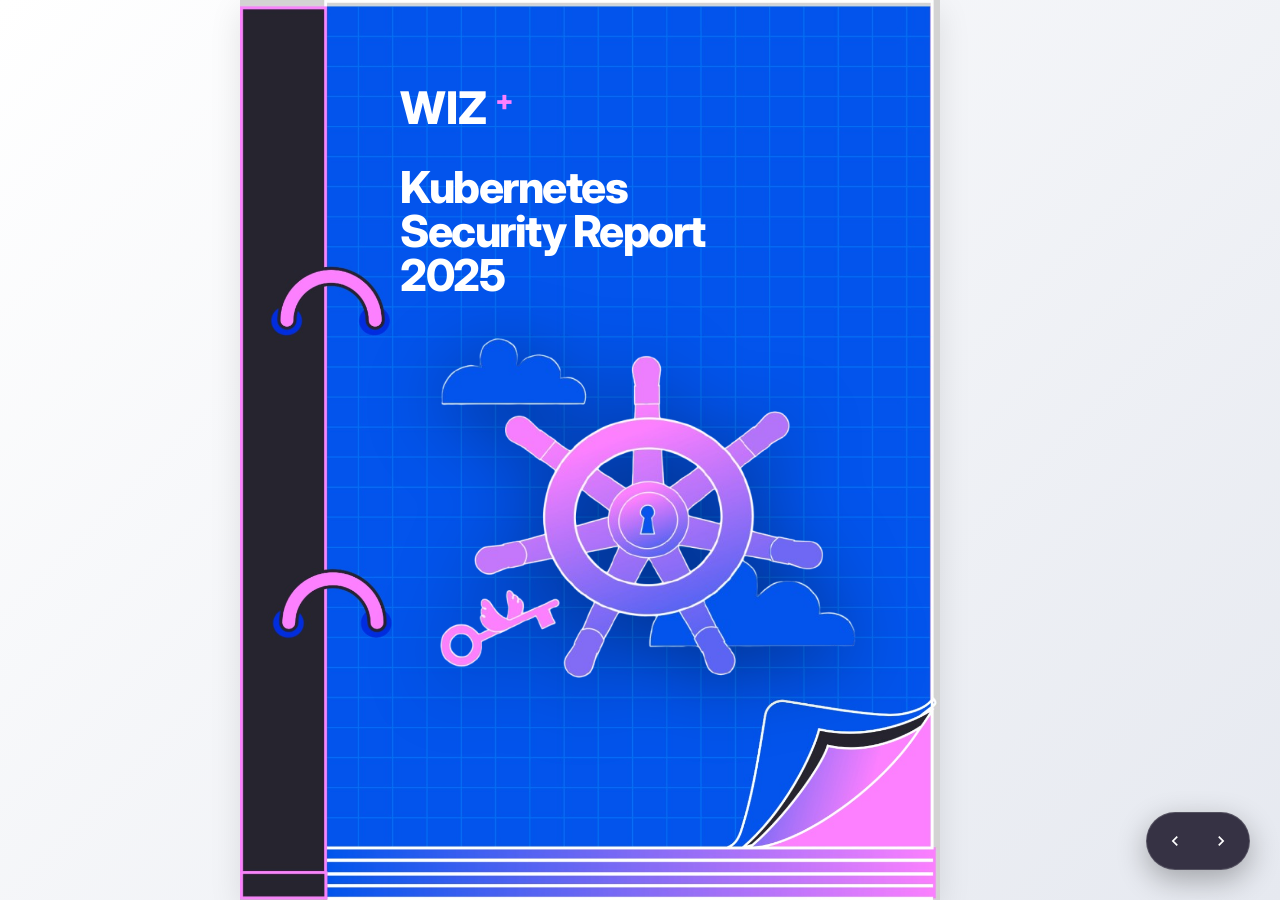
==== commit ea524e3c: "complete.." ====
--- a/index.html
+++ b/index.html
@@ -12,6 +12,18 @@
 </head>
 
 <body>
+    <div class="book-nav">
+        <button onclick="prevPage()" aria-label="Previous Page">
+            <svg viewBox="0 0 24 24">
+                <path d="M15.41 7.41L14 6l-6 6 6 6 1.41-1.41L10.83 12z" />
+            </svg>
+        </button>
+        <button onclick="nextPage()" aria-label="Next Page">
+            <svg viewBox="0 0 24 24">
+                <path d="M10 6L8.59 7.41 13.17 12l-4.58 4.59L10 18l6-6z" />
+            </svg>
+        </button>
+    </div>
     <div class="book-container">
 
         <!-- Page 1: Cover -->
@@ -88,107 +100,107 @@
         </div>
 
         <!-- Page 3: Content Page -->
-      
-       
-<div class="page light-page">
-    <div class="page-content" style="padding: 20px 40px;">
-
-        <h2 class="section-title" style="font-size: 22px !important; margin-bottom: 3px !important;">
-            Wiz Kubernetes Security Report
-        </h2>
-
-        <h3 class="section-subtitle"
-            style="font-size: 12px !important; color: #444 !important; margin-bottom: 6px !important;">
-            Limited 2025 Refresh and Key Takeaways
-        </h3>
-
-        <p style="font-size: 12px; line-height: 1.35; margin-bottom: 6px;">
-            The 2025 Kubernetes Security Report is based on our analysis of over 200,000 cloud accounts and
-            continues to uncover prevalent risks in K8s environments that often go unnoticed.
-        </p>
-
-        <div class="blue-divider" style="margin: 8px 0;"></div>
-
-        <p style="font-size: 12px; line-height: 1.35; margin-bottom: 6px;">
-            In our previous Kubernetes Security Report, we provided statistics on the state of Kubernetes
-            security. That report highlighted the increasing amount of threats targeting these environments and
-            also uncovered unnoticed risks by attributing them to various stages of the attack path on
-            Kubernetes clusters, from initial access to impact.
-        </p>
-
-        <p style="font-size: 12px; line-height: 1.35; margin-bottom: 6px;">
-            <span class="bold-text">The main takeaway:</span> Overall container security maturity is low, even
-            though these environments are appealing targets for attackers and attempts to breach them are on the
-            rise. The report also identified the weakest links in cloud environments and introduced "The Zone
-            Defense" as an effective defense strategy for mitigating them.
-        </p>
-
-        <p style="font-size: 12px; line-height: 1.35; margin-bottom: 8px;">
-            Given that it's been more than 12 months since that last report, and Kubernetes remains a hugely
-            popular technology, we decided to publish a limited refresh. Rather than going deep into multiple
-            aspects of Kubernetes security, we've chosen a few key areas to focus on. We now have the luxury of
-            multiple years' worth of data, so this report is made up of a subset of the most interesting stats
-            from last year, as well as some shiny new data. In this report, we start with the a few key
-            takeaways and continue with the detailed analysis of the statistics collected. Let's dive in.
-        </p>
-
-        <h2 class="section-title" style="font-size: 18px; margin-top: 8px; margin-bottom: 4px;">
-            Key Takeaways
-        </h2>
-
-        <h3 class="section-subtitle" style="font-size: 12px; margin-bottom: 5px;">
-            Kubernetes Environments Continue to Be a Central Target
-        </h3>
-
-        <!-- Highlight Box -->
-        <div class="highlight-box"
-            style="padding: 8px 8px; gap: 8px; margin: 8px 0; display: flex; align-items: center;">
-
-            <div style="width: 35px; flex-shrink: 0; display:flex; justify-content:center;">
-                <svg width="30" height="30" viewBox="0 0 64 64" fill="none">
-                    <path d="M14 50 C14 25, 22 12, 32 12 C42 12, 50 25, 50 50"
-                        stroke="#FC80FF" stroke-width="1" />
-                    <path
-                        d="M32 18 C26 18, 22 24, 22 30 C22 35, 25 39, 32 39 C39 39, 42 35, 42 30 C42 24, 38 18, 32 18 Z"
-                        stroke="#0254EC" stroke-width="1" fill="white" />
-                </svg>
-            </div>
-
-            <div style="width: 1px; height: 25px; background-color: #f7b0f9;"></div>
-
-            <p style="margin: 0; font-size: 12px; line-height: 1.3;">
-                Malicious parties are as active as ever, going after Kubernetes API endpoints and data plane services.
-            </p>
+
+
+        <div class="page light-page">
+            <div class="page-content" style="padding: 20px 40px;">
+
+                <h2 class="section-title" style="font-size: 22px !important; margin-bottom: 3px !important;">
+                    Wiz Kubernetes Security Report
+                </h2>
+
+                <h3 class="section-subtitle"
+                    style="font-size: 12px !important; color: #444 !important; margin-bottom: 6px !important;">
+                    Limited 2025 Refresh and Key Takeaways
+                </h3>
+
+                <p style="font-size: 12px; line-height: 1.35; margin-bottom: 6px;">
+                    The 2025 Kubernetes Security Report is based on our analysis of over 200,000 cloud accounts and
+                    continues to uncover prevalent risks in K8s environments that often go unnoticed.
+                </p>
+
+                <div class="blue-divider" style="margin: 8px 0;"></div>
+
+                <p style="font-size: 12px; line-height: 1.35; margin-bottom: 6px;">
+                    In our previous Kubernetes Security Report, we provided statistics on the state of Kubernetes
+                    security. That report highlighted the increasing amount of threats targeting these environments and
+                    also uncovered unnoticed risks by attributing them to various stages of the attack path on
+                    Kubernetes clusters, from initial access to impact.
+                </p>
+
+                <p style="font-size: 12px; line-height: 1.35; margin-bottom: 6px;">
+                    <span class="bold-text">The main takeaway:</span> Overall container security maturity is low, even
+                    though these environments are appealing targets for attackers and attempts to breach them are on the
+                    rise. The report also identified the weakest links in cloud environments and introduced "The Zone
+                    Defense" as an effective defense strategy for mitigating them.
+                </p>
+
+                <p style="font-size: 12px; line-height: 1.35; margin-bottom: 8px;">
+                    Given that it's been more than 12 months since that last report, and Kubernetes remains a hugely
+                    popular technology, we decided to publish a limited refresh. Rather than going deep into multiple
+                    aspects of Kubernetes security, we've chosen a few key areas to focus on. We now have the luxury of
+                    multiple years' worth of data, so this report is made up of a subset of the most interesting stats
+                    from last year, as well as some shiny new data. In this report, we start with the a few key
+                    takeaways and continue with the detailed analysis of the statistics collected. Let's dive in.
+                </p>
+
+                <h2 class="section-title" style="font-size: 18px; margin-top: 8px; margin-bottom: 4px;">
+                    Key Takeaways
+                </h2>
+
+                <h3 class="section-subtitle" style="font-size: 12px; margin-bottom: 5px;">
+                    Kubernetes Environments Continue to Be a Central Target
+                </h3>
+
+                <!-- Highlight Box -->
+                <div class="highlight-box"
+                    style="padding: 8px 8px; gap: 8px; margin: 8px 0; display: flex; align-items: center;">
+
+                    <div style="width: 35px; flex-shrink: 0; display:flex; justify-content:center;">
+                        <svg width="30" height="30" viewBox="0 0 64 64" fill="none">
+                            <path d="M14 50 C14 25, 22 12, 32 12 C42 12, 50 25, 50 50" stroke="#FC80FF"
+                                stroke-width="1" />
+                            <path
+                                d="M32 18 C26 18, 22 24, 22 30 C22 35, 25 39, 32 39 C39 39, 42 35, 42 30 C42 24, 38 18, 32 18 Z"
+                                stroke="#0254EC" stroke-width="1" fill="white" />
+                        </svg>
+                    </div>
+
+                    <div style="width: 1px; height: 25px; background-color: #f7b0f9;"></div>
+
+                    <p style="margin: 0; font-size: 12px; line-height: 1.3;">
+                        Malicious parties are as active as ever, going after Kubernetes API endpoints and data plane
+                        services.
+                    </p>
+                </div>
+
+                <p style="font-size: 12px; line-height: 1.35; margin-bottom: 8px;">
+                    We repeated our experiment from the previous year, tracking the amount of time between initially
+                    staging the new cluster and the first malicious probing attempts. As with last year, the attacker
+                    response times show that the newly created public clusters quickly become targets. This time the
+                    longest attacker response time for GKE clusters was 1 hour 15 minutes vs 2 hours 13 minutes last
+                    year. For EKS and AKS clusters this "grace period" is drastically shorter — 28 and 18 minutes
+                    respectively.
+                </p>
+
+                <!-- Image (now will fit fully) -->
+                <div class="insight-graphic-box"
+                    style="background: #202026; border-radius: 8px; overflow: hidden; margin-top: 8px;">
+
+                    <img src="assets/images/final-three (2).png" alt="From Exposure to Discovery Chart"
+                        style="width: 100%; height: auto; display: block;">
+                </div>
+
+            </div>
+
+            <div class="page-footer">
+                <div class="footer-left">
+                    <span class="logo">WIZ<span class="logo-star">+</span></span>
+                    <span class="footer-text">Wiz Kubernetes Security Report</span>
+                </div>
+                <div class="footer-right">3</div>
+            </div>
         </div>
-
-        <p style="font-size: 12px; line-height: 1.35; margin-bottom: 8px;">
-            We repeated our experiment from the previous year, tracking the amount of time between initially
-            staging the new cluster and the first malicious probing attempts. As with last year, the attacker
-            response times show that the newly created public clusters quickly become targets. This time the
-            longest attacker response time for GKE clusters was 1 hour 15 minutes vs 2 hours 13 minutes last
-            year. For EKS and AKS clusters this "grace period" is drastically shorter — 28 and 18 minutes
-            respectively.
-        </p>
-
-        <!-- Image (now will fit fully) -->
-        <div class="insight-graphic-box"
-            style="background: #202026; border-radius: 8px; overflow: hidden; margin-top: 8px;">
-
-            <img src="assets/images/final-three (2).png"
-                alt="From Exposure to Discovery Chart"
-                style="width: 100%; height: auto; display: block;">
-        </div>
-
-    </div>
-
-    <div class="page-footer">
-        <div class="footer-left">
-            <span class="logo">WIZ<span class="logo-star">+</span></span>
-            <span class="footer-text">Wiz Kubernetes Security Report</span>
-        </div>
-        <div class="footer-right">3</div>
-    </div>
-</div>
         <!-- Page 4: Content Page Continued -->
         <div class="page light-page">
             <div class="page-content" style="padding: 20px 40px; display: flex; flex-direction: column;">
@@ -681,7 +693,8 @@
             <div class="page-content" style="padding: 20px 40px;">
                 <h3 style="margin-top: 15px; margin-bottom: 8px; font-size: 16px;">Initial Access – Data Plane</h3>
 
-                <p style="margin-bottom: 8px; font-size: 12px;">Regarding data plane exposure—good news! The number of publicly exposed
+                <p style="margin-bottom: 8px; font-size: 12px;">Regarding data plane exposure—good news! The number of
+                    publicly exposed
                     pods with High and Critical vulnerabilities has dropped significantly, from 44% last year to just
                     over 20% this year.</p>
                 <div class="data-insight-container" style="min-height: 140px; margin-top: 10px; margin-bottom: 15px;">
@@ -754,21 +767,24 @@
                     </div>
                 </div>
 
-                <p style="margin-bottom: 8px; font-size: 12px;">There are two possible explanations for this trend: first, improved
+                <p style="margin-bottom: 8px; font-size: 12px;">There are two possible explanations for this trend:
+                    first, improved
                     vulnerability management processes within organizations, including faster image patching and more
                     strategic image selection. Second, an overall improvement in container image quality.</p>
 
                 <h3 style="margin-top: 15px; margin-bottom: 8px; font-size: 16px;">Adoption of Security Features is
                     Lagging</h3>
 
-                <p style="margin-bottom: 8px; font-size: 12px;;">About a year ago, AWS introduced EKS Access Management — a shiny new
+                <p style="margin-bottom: 8px; font-size: 12px;;">About a year ago, AWS introduced EKS Access Management
+                    — a shiny new
                     feature allowing a novel way for IAM users and IAM roles to connect to and manage EKS clusters and
                     resources via EKS API. We have analyzed the security implications of this feature in a two-part blog
                     <a href="#">series</a>. Following this introduction, AWS <a href="#">deprecated</a> the previous
                     authentication method, CONFIG_MAP.
                 </p>
 
-                <p style="margin-bottom: 10px; font-size: 12px;">In last year’s report we talked extensively about the lack of adoption
+                <p style="margin-bottom: 10px; font-size: 12px;">In last year’s report we talked extensively about the
+                    lack of adoption
                     of security features, so we were naturally curious about the adoption of this new authentication
                     mode. Numbers show that after over a year of being generally available, the API authentication mode
                     is used in only 3% of clusters. The mixed authentication mode, API_AND_CONFIG_MAP, is employed in
@@ -821,7 +837,8 @@
                     </div>
                 </div>
 
-                <p style="margin-bottom: 8px; font-size: 12px;">We will keep monitoring these usage numbers. Meanwhile, the numbers
+                <p style="margin-bottom: 8px; font-size: 12px;">We will keep monitoring these usage numbers. Meanwhile,
+                    the numbers
                     corroborate last year’s report takeaway - the adoption of new security features is extremely slow,
                     and has room to improve.</p>
 
@@ -835,7 +852,7 @@
             </div>
         </div>
 
-        
+
 
         <!-- Page 12: About Wiz -->
         <div class="page dark-page">
@@ -855,8 +872,7 @@
                         style="color: white; text-decoration: underline;">https://www.wiz.io</a> for more information.
                 </p>
 
-<a href="#" class="read-more-btn"
-style="
+                <a href="#" class="read-more-btn" style="
 display: inline-flex;
 align-items: center;
 justify-content: center;
@@ -874,8 +890,8 @@
 min-width: 100px;
 height: 36px;
 ">
-Read more
-</a>
+                    Read more
+                </a>
 
                 <div
                     style="height: 1.5px; width: 100%; background: linear-gradient(90deg, #FC80FF 0%, #0254EC 100%); margin-bottom: 20px; margin-top: 20px;">
@@ -897,6 +913,49 @@
         </div>
 
     </div>
+
+    <script>
+        let container = document.querySelector('.book-container');
+        let pages = document.querySelectorAll('.page');
+        let index = 0;
+
+        function getPageWidth() {
+            return container.clientWidth; // more stable than offsetWidth
+        }
+
+        // Sync index while scrolling (debounced-style accuracy)
+        container.addEventListener('scroll', () => {
+            let pageWidth = getPageWidth();
+            let newIndex = Math.round(container.scrollLeft / pageWidth);
+
+            if (newIndex !== index) {
+                index = newIndex;
+            }
+        }, { passive: true });
+
+        function scrollToPage(i) {
+            const pageWidth = getPageWidth();
+
+            container.scrollTo({
+                left: i * pageWidth,
+                behavior: 'smooth'
+            });
+        }
+
+        function nextPage() {
+            if (index < pages.length - 1) {
+                index++;
+                scrollToPage(index);
+            }
+        }
+
+        function prevPage() {
+            if (index > 0) {
+                index--;
+                scrollToPage(index);
+            }
+        }
+    </script>
     <script src="js/script.js"></script>
 </body>
 
--- a/css/style.css
+++ b/css/style.css
@@ -2,7 +2,8 @@
 
 :root {
     --bg-blue: #0254EC;
-    --sidebar-bg: #231F31; /* Updated to match image TOC background */
+    --sidebar-bg: #231F31;
+    /* Updated to match image TOC background */
     --accent-pink: #FC80FF;
     --text-white: #FFFFFF;
     --binder-blue: #012DE0;
@@ -24,6 +25,51 @@
     align-items: center;
     min-height: 100vh;
     overflow-x: hidden;
+}
+
+.book-nav {
+    position: fixed;
+    bottom: 30px;
+    right: 30px;
+    display: flex;
+    background: rgba(35, 31, 49, 0.9);
+    backdrop-filter: blur(12px);
+    border: 1px solid rgba(255, 255, 255, 0.15);
+    border-radius: 50px;
+    padding: 6px;
+    gap: 2px;
+    z-index: 1000;
+    box-shadow: 0 10px 30px rgba(0, 0, 0, 0.3);
+}
+
+.book-nav button {
+    display: inline-flex;
+    align-items: center;
+    justify-content: center;
+    width: 44px;
+    height: 44px;
+    border-radius: 50%;
+    background: transparent;
+    color: white;
+    border: none;
+    cursor: pointer;
+    transition: all 0.25s cubic-bezier(0.4, 0, 0.2, 1);
+}
+
+.book-nav button:hover {
+    background: rgba(255, 255, 255, 0.1);
+    color: var(--accent-pink);
+}
+
+.book-nav button:active {
+    background: rgba(252, 128, 255, 0.2);
+    transform: scale(0.9);
+}
+
+.book-nav button svg {
+    width: 20px;
+    height: 20px;
+    fill: currentColor;
 }
 
 /* Book Container for horizontal scrolling */
@@ -60,7 +106,6 @@
     width: 700px;
     height: 100vh;
     margin: 0 calc(50vw - 400px);
-    background-color: white;
     box-shadow: 0 10px 30px rgba(0, 0, 0, 0.1);
     position: relative;
     display: flex;
@@ -73,57 +118,71 @@
 
 /* Cover Page */
 .cover-page {
-    background-image: url('../assets/images/image (1).png');
-    background-size: contain;
-    background-repeat: no-repeat;
-    background-position: center;
-}
-
+    background: url('../assets/images/image (1).png') center/cover no-repeat;
+    display: flex;
+    flex-direction: column;
+    justify-content: flex-start;
+    padding: 0;
+    color: white;
+    position: relative;
+    overflow: hidden;
+}
+
+
+
+/* Removed gradient overlay for cleaner look */
 
 .cover-page .content-area {
-    padding: 70px 80px 80px 160px;
+    padding: 80px 0 0 160px;
+    /* Leave space for the binder on the left */
     position: relative;
-    z-index: 1;
-    height: 100%;
+    z-index: 10;
+    display: flex;
+    flex-direction: column;
+    gap: 30px;
+    height: auto;
 }
 
 .cover-page .logo {
-    font-weight: 700;
-    font-size: 35px;
+    font-weight: 800;
+    font-size: 45px;
     color: white;
     display: flex;
     align-items: center;
-    gap: 4px;
-    margin-bottom: 28px;
- 
+    gap: 8px;
+    margin-bottom: 0;
 }
 
 .cover-page .logo-star {
-    font-size: 18px;
-    margin-top: -12px;
+    font-size: 28px;
+    margin-top: -15px;
+    color: var(--accent-pink);
 }
 
 .cover-page .title {
-    font-size: 41px;
-    font-weight: 700;
-    line-height: 1.1;
+    font-size: 44px;
+    font-weight: 800;
+    line-height: 1;
     color: white;
     letter-spacing: -1.5px;
-}
+    text-transform: none;
+    max-width: 500px;
+}
+
 .cover-graphic {
     position: absolute;
-    bottom: 230px;
+    top: 55%;
     left: 58%;
-    transform: translateX(-50%);
-    
-    width: 430px;
-    max-width: 80%;
+    transform: translate(-50%, -45%);
+    width: 60%;
+    max-width: 580px;
     height: auto;
-
     object-fit: contain;
-    z-index: 2;
+    z-index: 5;
     pointer-events: none;
-}
+    filter: drop-shadow(0 15px 40px rgba(0, 0, 0, 0.4));
+}
+
 /* Dark Page (e.g., TOC) */
 .dark-page {
     background-color: var(--sidebar-bg);
@@ -157,7 +216,8 @@
 
 .page-content {
     flex-grow: 1;
-    padding: 30px 50px; /* Further reduced padding */
+    padding: 30px 50px;
+    /* Further reduced padding */
     overflow: hidden;
 }
 
@@ -205,7 +265,8 @@
 /* Typography for Content */
 .section-title {
     font-size: 32px !important;
-    font-weight: 800 !important; /* Extra bold */
+    font-weight: 800 !important;
+    /* Extra bold */
     margin-top: 30px;
     margin-bottom: 15px !important;
     letter-spacing: -1px;
@@ -262,13 +323,16 @@
     font-size: 13px;
     line-height: 1.5;
     margin-bottom: 12px;
-    color: #444; /* Slightly softer than black */
+    color: #444;
+    /* Slightly softer than black */
 }
 
 .page-content a {
-    color: #3385ff; /* More vibrant link blue */
+    color: #3385ff;
+    /* More vibrant link blue */
     text-decoration: none;
-    font-weight: 600; /* Bolder as per latest image */
+    font-weight: 600;
+    /* Bolder as per latest image */
 }
 
 .page-content a:hover {
@@ -347,14 +411,16 @@
 .highlight-box p {
     margin: 0;
     font-weight: 500;
-    font-size: 18px; /* Larger text as per latest image */
+    font-size: 18px;
+    /* Larger text as per latest image */
     color: #444;
     line-height: 1.6;
     text-align: left;
 }
 
 .box-icon {
-    display: none; /* Removed as per latest image */
+    display: none;
+    /* Removed as per latest image */
 }
 
 /* Data Insight Section (Chart Area) Refined */
@@ -368,7 +434,8 @@
 }
 
 .insight-text-box {
-    background: linear-gradient(180deg, #D480FF 0%, #336BFF 100%); /* Exact gradient from image */
+    background: linear-gradient(180deg, #D480FF 0%, #336BFF 100%);
+    /* Exact gradient from image */
     padding: 35px;
     color: white;
     display: flex;
@@ -376,7 +443,8 @@
 }
 
 .insight-text-box h4 {
-    font-size: 24px; /* Larger and bolder */
+    font-size: 24px;
+    /* Larger and bolder */
     font-weight: 800;
     line-height: 1.3;
 }
@@ -435,26 +503,212 @@
     color: rgba(255, 255, 255, 0.6);
 }
 
-/* Responsive */
-@media (max-width: 1000px) {
+/* --- Responsive Design --- */
+
+/* Tablet View (up to 1024px) */
+@media (max-width: 1024px) {
     .page {
-        width: 80vw;
-        margin: 0 10vw;
-    }
-}
-
-@media (max-width: 900px) {
+        width: 85vw;
+        margin: 0 7.5vw;
+        box-shadow: 0 5px 15px rgba(0, 0, 0, 0.1);
+    }
+}
+
+/* Small Tablet / Large Mobile (up to 768px) */
+@media (max-width: 768px) {
     .page {
-        width: 90vw;
+        width: 95vw;
+        margin: 0 2.5vw;
+    }
+
+    .page-content {
+        padding: 20px 30px !important;
+    }
+
+    .cover-page .content-area {
+        padding: 60px 0 0 100px;
+        gap: 20px;
+    }
+
+    .cover-page .logo {
+        font-size: 32px;
+    }
+
+    .cover-page .title {
+        font-size: 36px;
+    }
+
+    .cover-graphic {
+        top: 60%;
+        left: 60%;
+        width: 85%;
+        max-width: 450px;
+    }
+
+    .section-title {
+        font-size: 24px !important;
+    }
+
+    .section-subtitle {
+        font-size: 14px !important;
+    }
+
+    .highlight-box {
+        padding: 15px 20px;
+        margin: 15px 0;
+    }
+
+    .highlight-box p {
+        font-size: 14px !important;
+    }
+
+    .data-insight-container {
+        grid-template-columns: 1fr;
+    }
+
+    .insight-text-box {
+        padding: 20px;
+    }
+
+    .insight-text-box h4 {
+        font-size: 18px;
+    }
+
+    .page-footer {
+        padding: 15px 30px;
+    }
+}
+
+/* Mobile View (up to 480px) */
+@media (max-width: 480px) {
+    .page {
+        width: 100vw;
+        margin: 0;
+        scroll-snap-align: start;
         height: 100vh;
-        margin: 0 5vw;
+        overflow: hidden;
+    }
+
+    .page-content {
+        padding: 15px 20px !important;
+        overflow-y: auto !important;
+        /* Allow scrolling if content overflows on small mobile */
+        -webkit-overflow-scrolling: touch;
+    }
+
+    /* Override inline styles for mobile */
+    .page-content h2,
+    .page-content .section-title {
+        font-size: 18px !important;
+        margin-bottom: 8px !important;
+        margin-top: 10px !important;
+    }
+
+    .page-content h3,
+    .page-content .section-subtitle {
+        font-size: 13px !important;
+        margin-bottom: 6px !important;
+    }
+
+    .page-content p {
+        font-size: 11px !important;
+        line-height: 1.4 !important;
+        margin-bottom: 8px !important;
     }
 
     .cover-page .content-area {
-        padding: 15% 10% 10% 18%;
+        padding: 40px 0 0 60px;
+        gap: 15px;
+    }
+
+    .cover-page .logo {
+        font-size: 28px;
     }
 
     .cover-page .title {
-        font-size: 8vw;
+        font-size: 28px;
+    }
+
+    .cover-graphic {
+        top: 60%;
+        left: 55%;
+        width: 95%;
+        max-width: 350px;
+    }
+
+    .toc-container {
+        gap: 20px;
+    }
+
+    .toc-section-header {
+        font-size: 14px;
+        margin-bottom: 10px;
+    }
+
+    .toc-items li {
+        font-size: 11px;
+        padding: 6px 0;
+    }
+
+    .page-footer {
+        padding: 10px 20px;
+        font-size: 10px;
+        flex-shrink: 0;
+    }
+
+    .footer-left .logo {
+        font-size: 14px;
+    }
+
+    .book-nav {
+        bottom: 25px;
+        right: 50%;
+        transform: translateX(50%);
+        padding: 5px;
+        gap: 2px;
+        background: rgba(35, 31, 49, 0.95);
+    }
+
+    .book-nav button {
+        padding: 8px 15px;
+        font-size: 12px;
+    }
+
+    /* Adjust charts for mobile */
+    .chart-container {
+        padding: 10px;
+        margin-top: 15px;
+    }
+
+    .chart-container span {
+        font-size: 9px !important;
+    }
+
+    .chart-container div[style*="height: 130px"] {
+        height: 100px !important;
+    }
+
+    /* Fix the half donut for mobile */
+    .chart-container div[style*="width: 200px"] {
+        width: 130px !important;
+        height: 65px !important;
+        margin: 0 auto;
+    }
+
+    .chart-container div[style*="width: 200px"]>div {
+        width: 130px !important;
+        height: 130px !important;
+    }
+
+    .data-insight-container {
+        min-height: auto;
+    }
+
+    .insight-text-box {
+        padding: 15px;
+    }
+
+    .insight-text-box h4 {
+        font-size: 14px;
     }
 }
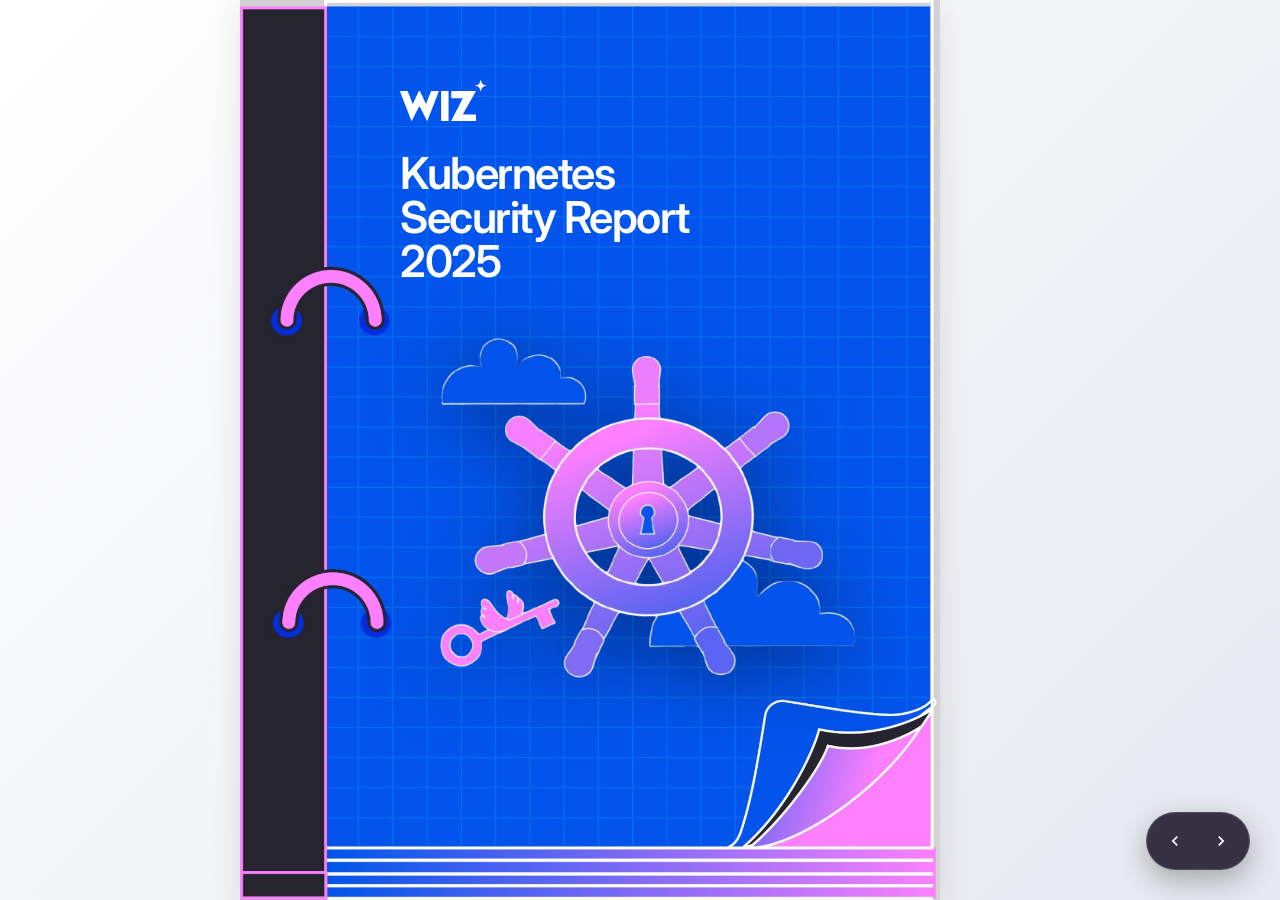
==== commit 74b06863: "logo" ====
--- a/index.html
+++ b/index.html
@@ -8,9 +8,42 @@
     <link rel="stylesheet" href="css/style.css">
     <meta name="description"
         content="Official WIZ Kubernetes Security Report 2025 - Trends, Insights and Best Practices.">
+        <link href="https://fonts.googleapis.com/css2?family=DM+Sans:wght@400;500;700&display=swap" rel="stylesheet">
+
 
 </head>
 
+<style>
+    /* Apply DM Sans to the entire website */
+      html, body {
+        font-family: 'DM Sans', sans-serif;
+        -webkit-font-smoothing: antialiased;
+        -moz-osx-font-smoothing: grayscale;
+    }
+
+    /* Specific Font Sizes based on your report design */
+    h1, h2, h3 {
+        font-weight: 600 !important; /* Bold for headers */
+        color: #1A1A1A;
+    }
+
+    p, div, span {
+        font-weight: 400; /* Regular for body text */
+        line-height: 1.6;
+    }
+
+    /* Footer specific font weights */
+    .footer-text {
+        font-size: 10.5px;
+        font-weight: 400; /* Medium-light for the description */
+        letter-spacing: 0.02em;
+    }
+
+    .footer-right {
+        font-size: 13px;
+        font-weight: 500; /* Medium-bold for the page number */
+    }
+</style>
 <body>
     <div class="book-nav">
         <button onclick="prevPage()" aria-label="Previous Page">
@@ -29,16 +62,19 @@
         <!-- Page 1: Cover -->
         <div class="page cover-page">
             <div class="content-area">
-                <div class="logo">WIZ<span class="logo-star">+</span></div>
+                <div >
+                <svg class="footer-logo-svg" style="height: 41px;" viewBox="0 0 137.802 65.275" xmlns="http://www.w3.org/2000/svg">
+  <path d="M65.4658 18.1994L65.4658 64.5817C65.4658 64.7655 65.5398 64.9418 65.6717 65.0718C65.8036 65.2017 65.9825 65.2747 66.169 65.2747L76.6338 65.2747C76.8203 65.2747 76.9992 65.2017 77.131 65.0718C77.2629 64.9418 77.337 64.7655 77.337 64.5817L77.337 18.1994C77.337 18.0157 77.2629 17.8394 77.131 17.7094C76.9992 17.5795 76.8203 17.5065 76.6338 17.5065L66.169 17.5065C65.9825 17.5065 65.8036 17.5795 65.6717 17.7094C65.5398 17.8394 65.4658 18.0157 65.4658 18.1994ZM81.8064 64.3786C81.7583 64.4731 81.7357 64.5783 81.7408 64.6839C81.7459 64.7895 81.7785 64.8921 81.8354 64.9817C81.8924 65.0714 81.9718 65.1451 82.066 65.1957C82.1603 65.2463 82.2661 65.2722 82.3734 65.2709L120.372 65.2709C120.465 65.2717 120.558 65.2543 120.644 65.2199C120.73 65.1855 120.809 65.1347 120.875 65.0703C120.942 65.006 120.995 64.9294 121.031 64.8449C121.067 64.7604 121.086 64.6697 121.087 64.5779L121.087 55.4964C121.086 55.4047 121.067 55.3139 121.031 55.2295C120.995 55.145 120.942 55.0684 120.875 55.004C120.809 54.9397 120.73 54.8888 120.644 54.8544C120.558 54.82 120.465 54.8027 120.372 54.8034L101.202 54.8034C101.093 54.805 100.985 54.7784 100.89 54.7262C100.795 54.6741 100.715 54.5982 100.659 54.5062C100.602 54.4142 100.571 54.3093 100.569 54.2019C100.566 54.0944 100.593 53.9882 100.645 53.8938L120.576 18.417C120.628 18.3226 120.655 18.2163 120.652 18.1089C120.65 18.0014 120.619 17.8965 120.562 17.8044C120.506 17.7124 120.426 17.6364 120.331 17.5842C120.236 17.5319 120.128 17.5051 120.019 17.5065L82.387 17.5065C82.2939 17.5057 82.2016 17.523 82.1152 17.5574C82.0289 17.5919 81.9503 17.6427 81.8839 17.707C81.8175 17.7714 81.7647 17.848 81.7283 17.9325C81.692 18.017 81.6729 18.1077 81.6721 18.1994L81.6721 28.2557C81.6729 28.3475 81.692 28.4382 81.7283 28.5227C81.7647 28.6072 81.8175 28.6838 81.8839 28.7481C81.9503 28.8125 82.0289 28.8633 82.1152 28.8977C82.2016 28.9321 82.2939 28.9494 82.387 28.9487L99.1041 28.9487C99.2114 28.9474 99.3172 28.9732 99.4115 29.0239C99.5057 29.0745 99.5851 29.1482 99.642 29.2378C99.699 29.3275 99.7316 29.43 99.7367 29.5357C99.7418 29.6413 99.7192 29.7465 99.6711 29.841L81.8064 64.3786ZM61.0694 17.5036L50.0686 17.5036C49.9262 17.5037 49.7871 17.5465 49.6699 17.6263C49.5526 17.706 49.4627 17.819 49.4121 17.9502L41.6678 37.9363C41.65 37.9816 41.6191 38.0208 41.5789 38.0489C41.5387 38.077 41.4909 38.0928 41.4416 38.0943C41.3923 38.0959 41.3437 38.0831 41.3017 38.0575C41.2598 38.0319 41.2264 37.9948 41.2058 37.9506L31.9588 18.0959C31.8673 17.8927 31.7208 17.7181 31.5353 17.5915C31.3499 17.4648 31.1326 17.391 30.9073 17.378C30.9073 17.378 30.9025 17.378 30.9005 17.378C30.8986 17.378 30.8956 17.378 30.8918 17.378C30.6621 17.3867 30.4394 17.4586 30.249 17.5854C30.0585 17.7123 29.9079 17.8891 29.8141 18.0959L20.567 37.9459C20.5464 37.9888 20.5136 38.025 20.4725 38.0499C20.4315 38.0749 20.384 38.0877 20.3358 38.0867C20.2876 38.0857 20.2407 38.0709 20.2008 38.0442C20.1608 38.0175 20.1296 37.9801 20.1108 37.9363L12.3607 17.9502C12.3101 17.819 12.2202 17.706 12.103 17.6263C11.9857 17.5465 11.8467 17.5037 11.7042 17.5036L0.704437 17.5036C0.589726 17.504 0.476843 17.5319 0.375526 17.585C0.274209 17.638 0.1875 17.7145 0.122878 17.8079C0.058257 17.9013 0.0176637 18.0087 0.00460033 18.121C-0.00846305 18.2333 0.00639566 18.3471 0.0478947 18.4525L18.2365 65.1041C18.2541 65.1487 18.2843 65.1874 18.3237 65.2154C18.3631 65.2434 18.4098 65.2595 18.4583 65.2619C18.5068 65.2642 18.555 65.2526 18.5969 65.2285C18.6389 65.2044 18.6728 65.1689 18.6947 65.1262L29.7713 43.273C29.8741 43.0686 30.0329 42.8965 30.2297 42.7762C30.4264 42.6559 30.6534 42.5922 30.885 42.5922C31.1165 42.5922 31.3435 42.6559 31.5402 42.7762C31.737 42.8965 31.8958 43.0686 31.9986 43.273L43.0752 65.1262C43.0971 65.1689 43.131 65.2044 43.173 65.2285C43.2149 65.2526 43.2631 65.2642 43.3116 65.2619C43.3601 65.2595 43.4068 65.2434 43.4462 65.2154C43.4856 65.1874 43.5158 65.1487 43.5334 65.1041L61.722 18.4525C61.7634 18.3474 61.7783 18.234 61.7654 18.122C61.7526 18.01 61.7123 17.9027 61.6481 17.8094C61.584 17.7161 61.4978 17.6395 61.397 17.5863C61.2962 17.533 61.1837 17.5046 61.0694 17.5036ZM137.617 8.84956C137.671 8.86226 137.719 8.89268 137.752 8.93576C137.786 8.97884 137.803 9.03197 137.802 9.0863C137.802 9.13992 137.783 9.19192 137.75 9.23385C137.716 9.27578 137.668 9.30519 137.615 9.3173C135.629 9.76874 132.618 10.6448 131.39 11.8525C130.163 13.0601 129.276 16.0275 128.818 17.9867C128.806 18.0392 128.776 18.0862 128.733 18.1198C128.69 18.1534 128.637 18.1717 128.582 18.1716C128.528 18.1713 128.475 18.1529 128.432 18.1194C128.389 18.0858 128.359 18.0391 128.347 17.9867C127.889 16.0304 127.001 13.063 125.775 11.8525C124.55 10.6419 121.538 9.76874 119.55 9.3173C119.497 9.30534 119.449 9.27587 119.415 9.23372C119.381 9.19158 119.362 9.13925 119.363 9.08535C119.362 9.03144 119.381 8.97911 119.415 8.93697C119.449 8.89482 119.497 8.86535 119.55 8.8534C121.535 8.40196 124.547 7.52687 125.775 6.31824C127.004 5.10961 127.89 2.1441 128.348 0.184029C128.36 0.131557 128.39 0.0847341 128.433 0.051281C128.476 0.0178278 128.529 -0.000258837 128.583 2.79916e-06C128.638 -0.000258837 128.691 0.0178278 128.734 0.051281C128.777 0.0847341 128.807 0.131557 128.819 0.184029C129.277 2.14123 130.165 5.10769 131.39 6.31824C132.616 7.52879 135.631 8.39812 137.617 8.84956Z" fill="#FFFFFF"/>
+</svg> </div>
                 <h1 class="title">Kubernetes<br>Security Report<br>2025</h1>
             </div>
             <img src="assets/images/image__2_-removebg-preview.png" alt="Cover Graphic" class="cover-graphic">
         </div>
 
         <!-- Page 2: Table of Contents -->
-        <div class="page dark-page">
+        <div class="page dark-page" style=" background:#25242F;">
             <div class="page-content">
-                <h2>Table of Contents</h2>
+                <h2 style="color: white;">Table of Contents</h2>
                 <div class="toc-container">
                     <div class="toc-section">
                         <div class="toc-section-header">
@@ -90,20 +126,30 @@
                     </div>
                 </div>
             </div>
-            <div class="page-footer">
+               <div class="page-footer" style="     padding: 20px 70px;
+ color:white; background:#25242F; border-top: 1px solid #808080 ;">
                 <div class="footer-left">
-                    <span class="logo">WIZ<span class="logo-star">+</span></span>
-                    <span class="footer-text">Wiz Kubernetes Security Report</span>
+<svg class="footer-logo-svg" viewBox="0 0 137.802 65.275" xmlns="http://www.w3.org/2000/svg">
+  <path d="M65.4658 18.1994L65.4658 64.5817C65.4658 64.7655 65.5398 64.9418 65.6717 65.0718C65.8036 65.2017 65.9825 65.2747 66.169 65.2747L76.6338 65.2747C76.8203 65.2747 76.9992 65.2017 77.131 65.0718C77.2629 64.9418 77.337 64.7655 77.337 64.5817L77.337 18.1994C77.337 18.0157 77.2629 17.8394 77.131 17.7094C76.9992 17.5795 76.8203 17.5065 76.6338 17.5065L66.169 17.5065C65.9825 17.5065 65.8036 17.5795 65.6717 17.7094C65.5398 17.8394 65.4658 18.0157 65.4658 18.1994ZM81.8064 64.3786C81.7583 64.4731 81.7357 64.5783 81.7408 64.6839C81.7459 64.7895 81.7785 64.8921 81.8354 64.9817C81.8924 65.0714 81.9718 65.1451 82.066 65.1957C82.1603 65.2463 82.2661 65.2722 82.3734 65.2709L120.372 65.2709C120.465 65.2717 120.558 65.2543 120.644 65.2199C120.73 65.1855 120.809 65.1347 120.875 65.0703C120.942 65.006 120.995 64.9294 121.031 64.8449C121.067 64.7604 121.086 64.6697 121.087 64.5779L121.087 55.4964C121.086 55.4047 121.067 55.3139 121.031 55.2295C120.995 55.145 120.942 55.0684 120.875 55.004C120.809 54.9397 120.73 54.8888 120.644 54.8544C120.558 54.82 120.465 54.8027 120.372 54.8034L101.202 54.8034C101.093 54.805 100.985 54.7784 100.89 54.7262C100.795 54.6741 100.715 54.5982 100.659 54.5062C100.602 54.4142 100.571 54.3093 100.569 54.2019C100.566 54.0944 100.593 53.9882 100.645 53.8938L120.576 18.417C120.628 18.3226 120.655 18.2163 120.652 18.1089C120.65 18.0014 120.619 17.8965 120.562 17.8044C120.506 17.7124 120.426 17.6364 120.331 17.5842C120.236 17.5319 120.128 17.5051 120.019 17.5065L82.387 17.5065C82.2939 17.5057 82.2016 17.523 82.1152 17.5574C82.0289 17.5919 81.9503 17.6427 81.8839 17.707C81.8175 17.7714 81.7647 17.848 81.7283 17.9325C81.692 18.017 81.6729 18.1077 81.6721 18.1994L81.6721 28.2557C81.6729 28.3475 81.692 28.4382 81.7283 28.5227C81.7647 28.6072 81.8175 28.6838 81.8839 28.7481C81.9503 28.8125 82.0289 28.8633 82.1152 28.8977C82.2016 28.9321 82.2939 28.9494 82.387 28.9487L99.1041 28.9487C99.2114 28.9474 99.3172 28.9732 99.4115 29.0239C99.5057 29.0745 99.5851 29.1482 99.642 29.2378C99.699 29.3275 99.7316 29.43 99.7367 29.5357C99.7418 29.6413 99.7192 29.7465 99.6711 29.841L81.8064 64.3786ZM61.0694 17.5036L50.0686 17.5036C49.9262 17.5037 49.7871 17.5465 49.6699 17.6263C49.5526 17.706 49.4627 17.819 49.4121 17.9502L41.6678 37.9363C41.65 37.9816 41.6191 38.0208 41.5789 38.0489C41.5387 38.077 41.4909 38.0928 41.4416 38.0943C41.3923 38.0959 41.3437 38.0831 41.3017 38.0575C41.2598 38.0319 41.2264 37.9948 41.2058 37.9506L31.9588 18.0959C31.8673 17.8927 31.7208 17.7181 31.5353 17.5915C31.3499 17.4648 31.1326 17.391 30.9073 17.378C30.9073 17.378 30.9025 17.378 30.9005 17.378C30.8986 17.378 30.8956 17.378 30.8918 17.378C30.6621 17.3867 30.4394 17.4586 30.249 17.5854C30.0585 17.7123 29.9079 17.8891 29.8141 18.0959L20.567 37.9459C20.5464 37.9888 20.5136 38.025 20.4725 38.0499C20.4315 38.0749 20.384 38.0877 20.3358 38.0867C20.2876 38.0857 20.2407 38.0709 20.2008 38.0442C20.1608 38.0175 20.1296 37.9801 20.1108 37.9363L12.3607 17.9502C12.3101 17.819 12.2202 17.706 12.103 17.6263C11.9857 17.5465 11.8467 17.5037 11.7042 17.5036L0.704437 17.5036C0.589726 17.504 0.476843 17.5319 0.375526 17.585C0.274209 17.638 0.1875 17.7145 0.122878 17.8079C0.058257 17.9013 0.0176637 18.0087 0.00460033 18.121C-0.00846305 18.2333 0.00639566 18.3471 0.0478947 18.4525L18.2365 65.1041C18.2541 65.1487 18.2843 65.1874 18.3237 65.2154C18.3631 65.2434 18.4098 65.2595 18.4583 65.2619C18.5068 65.2642 18.555 65.2526 18.5969 65.2285C18.6389 65.2044 18.6728 65.1689 18.6947 65.1262L29.7713 43.273C29.8741 43.0686 30.0329 42.8965 30.2297 42.7762C30.4264 42.6559 30.6534 42.5922 30.885 42.5922C31.1165 42.5922 31.3435 42.6559 31.5402 42.7762C31.737 42.8965 31.8958 43.0686 31.9986 43.273L43.0752 65.1262C43.0971 65.1689 43.131 65.2044 43.173 65.2285C43.2149 65.2526 43.2631 65.2642 43.3116 65.2619C43.3601 65.2595 43.4068 65.2434 43.4462 65.2154C43.4856 65.1874 43.5158 65.1487 43.5334 65.1041L61.722 18.4525C61.7634 18.3474 61.7783 18.234 61.7654 18.122C61.7526 18.01 61.7123 17.9027 61.6481 17.8094C61.584 17.7161 61.4978 17.6395 61.397 17.5863C61.2962 17.533 61.1837 17.5046 61.0694 17.5036ZM137.617 8.84956C137.671 8.86226 137.719 8.89268 137.752 8.93576C137.786 8.97884 137.803 9.03197 137.802 9.0863C137.802 9.13992 137.783 9.19192 137.75 9.23385C137.716 9.27578 137.668 9.30519 137.615 9.3173C135.629 9.76874 132.618 10.6448 131.39 11.8525C130.163 13.0601 129.276 16.0275 128.818 17.9867C128.806 18.0392 128.776 18.0862 128.733 18.1198C128.69 18.1534 128.637 18.1717 128.582 18.1716C128.528 18.1713 128.475 18.1529 128.432 18.1194C128.389 18.0858 128.359 18.0391 128.347 17.9867C127.889 16.0304 127.001 13.063 125.775 11.8525C124.55 10.6419 121.538 9.76874 119.55 9.3173C119.497 9.30534 119.449 9.27587 119.415 9.23372C119.381 9.19158 119.362 9.13925 119.363 9.08535C119.362 9.03144 119.381 8.97911 119.415 8.93697C119.449 8.89482 119.497 8.86535 119.55 8.8534C121.535 8.40196 124.547 7.52687 125.775 6.31824C127.004 5.10961 127.89 2.1441 128.348 0.184029C128.36 0.131557 128.39 0.0847341 128.433 0.051281C128.476 0.0178278 128.529 -0.000258837 128.583 2.79916e-06C128.638 -0.000258837 128.691 0.0178278 128.734 0.051281C128.777 0.0847341 128.807 0.131557 128.819 0.184029C129.277 2.14123 130.165 5.10769 131.39 6.31824C132.616 7.52879 135.631 8.39812 137.617 8.84956Z" fill="#FFFFFF"/>
+</svg>                    <span class="footer-text">Wiz Kubernetes Security Report</span>
                 </div>
                 <div class="footer-right">2</div>
             </div>
+            <!-- <div class="page-footer" style=" color:white; background:#25242F; border-top: 1px solid #808080 ;">
+                <div class="footer-left">
+<svg class="footer-logo-svg" viewBox="0 0 137.802 65.275" xmlns="http://www.w3.org/2000/svg">
+  <path d="M65.4658 18.1994L65.4658 64.5817C65.4658 64.7655 65.5398 64.9418 65.6717 65.0718C65.8036 65.2017 65.9825 65.2747 66.169 65.2747L76.6338 65.2747C76.8203 65.2747 76.9992 65.2017 77.131 65.0718C77.2629 64.9418 77.337 64.7655 77.337 64.5817L77.337 18.1994C77.337 18.0157 77.2629 17.8394 77.131 17.7094C76.9992 17.5795 76.8203 17.5065 76.6338 17.5065L66.169 17.5065C65.9825 17.5065 65.8036 17.5795 65.6717 17.7094C65.5398 17.8394 65.4658 18.0157 65.4658 18.1994ZM81.8064 64.3786C81.7583 64.4731 81.7357 64.5783 81.7408 64.6839C81.7459 64.7895 81.7785 64.8921 81.8354 64.9817C81.8924 65.0714 81.9718 65.1451 82.066 65.1957C82.1603 65.2463 82.2661 65.2722 82.3734 65.2709L120.372 65.2709C120.465 65.2717 120.558 65.2543 120.644 65.2199C120.73 65.1855 120.809 65.1347 120.875 65.0703C120.942 65.006 120.995 64.9294 121.031 64.8449C121.067 64.7604 121.086 64.6697 121.087 64.5779L121.087 55.4964C121.086 55.4047 121.067 55.3139 121.031 55.2295C120.995 55.145 120.942 55.0684 120.875 55.004C120.809 54.9397 120.73 54.8888 120.644 54.8544C120.558 54.82 120.465 54.8027 120.372 54.8034L101.202 54.8034C101.093 54.805 100.985 54.7784 100.89 54.7262C100.795 54.6741 100.715 54.5982 100.659 54.5062C100.602 54.4142 100.571 54.3093 100.569 54.2019C100.566 54.0944 100.593 53.9882 100.645 53.8938L120.576 18.417C120.628 18.3226 120.655 18.2163 120.652 18.1089C120.65 18.0014 120.619 17.8965 120.562 17.8044C120.506 17.7124 120.426 17.6364 120.331 17.5842C120.236 17.5319 120.128 17.5051 120.019 17.5065L82.387 17.5065C82.2939 17.5057 82.2016 17.523 82.1152 17.5574C82.0289 17.5919 81.9503 17.6427 81.8839 17.707C81.8175 17.7714 81.7647 17.848 81.7283 17.9325C81.692 18.017 81.6729 18.1077 81.6721 18.1994L81.6721 28.2557C81.6729 28.3475 81.692 28.4382 81.7283 28.5227C81.7647 28.6072 81.8175 28.6838 81.8839 28.7481C81.9503 28.8125 82.0289 28.8633 82.1152 28.8977C82.2016 28.9321 82.2939 28.9494 82.387 28.9487L99.1041 28.9487C99.2114 28.9474 99.3172 28.9732 99.4115 29.0239C99.5057 29.0745 99.5851 29.1482 99.642 29.2378C99.699 29.3275 99.7316 29.43 99.7367 29.5357C99.7418 29.6413 99.7192 29.7465 99.6711 29.841L81.8064 64.3786ZM61.0694 17.5036L50.0686 17.5036C49.9262 17.5037 49.7871 17.5465 49.6699 17.6263C49.5526 17.706 49.4627 17.819 49.4121 17.9502L41.6678 37.9363C41.65 37.9816 41.6191 38.0208 41.5789 38.0489C41.5387 38.077 41.4909 38.0928 41.4416 38.0943C41.3923 38.0959 41.3437 38.0831 41.3017 38.0575C41.2598 38.0319 41.2264 37.9948 41.2058 37.9506L31.9588 18.0959C31.8673 17.8927 31.7208 17.7181 31.5353 17.5915C31.3499 17.4648 31.1326 17.391 30.9073 17.378C30.9073 17.378 30.9025 17.378 30.9005 17.378C30.8986 17.378 30.8956 17.378 30.8918 17.378C30.6621 17.3867 30.4394 17.4586 30.249 17.5854C30.0585 17.7123 29.9079 17.8891 29.8141 18.0959L20.567 37.9459C20.5464 37.9888 20.5136 38.025 20.4725 38.0499C20.4315 38.0749 20.384 38.0877 20.3358 38.0867C20.2876 38.0857 20.2407 38.0709 20.2008 38.0442C20.1608 38.0175 20.1296 37.9801 20.1108 37.9363L12.3607 17.9502C12.3101 17.819 12.2202 17.706 12.103 17.6263C11.9857 17.5465 11.8467 17.5037 11.7042 17.5036L0.704437 17.5036C0.589726 17.504 0.476843 17.5319 0.375526 17.585C0.274209 17.638 0.1875 17.7145 0.122878 17.8079C0.058257 17.9013 0.0176637 18.0087 0.00460033 18.121C-0.00846305 18.2333 0.00639566 18.3471 0.0478947 18.4525L18.2365 65.1041C18.2541 65.1487 18.2843 65.1874 18.3237 65.2154C18.3631 65.2434 18.4098 65.2595 18.4583 65.2619C18.5068 65.2642 18.555 65.2526 18.5969 65.2285C18.6389 65.2044 18.6728 65.1689 18.6947 65.1262L29.7713 43.273C29.8741 43.0686 30.0329 42.8965 30.2297 42.7762C30.4264 42.6559 30.6534 42.5922 30.885 42.5922C31.1165 42.5922 31.3435 42.6559 31.5402 42.7762C31.737 42.8965 31.8958 43.0686 31.9986 43.273L43.0752 65.1262C43.0971 65.1689 43.131 65.2044 43.173 65.2285C43.2149 65.2526 43.2631 65.2642 43.3116 65.2619C43.3601 65.2595 43.4068 65.2434 43.4462 65.2154C43.4856 65.1874 43.5158 65.1487 43.5334 65.1041L61.722 18.4525C61.7634 18.3474 61.7783 18.234 61.7654 18.122C61.7526 18.01 61.7123 17.9027 61.6481 17.8094C61.584 17.7161 61.4978 17.6395 61.397 17.5863C61.2962 17.533 61.1837 17.5046 61.0694 17.5036ZM137.617 8.84956C137.671 8.86226 137.719 8.89268 137.752 8.93576C137.786 8.97884 137.803 9.03197 137.802 9.0863C137.802 9.13992 137.783 9.19192 137.75 9.23385C137.716 9.27578 137.668 9.30519 137.615 9.3173C135.629 9.76874 132.618 10.6448 131.39 11.8525C130.163 13.0601 129.276 16.0275 128.818 17.9867C128.806 18.0392 128.776 18.0862 128.733 18.1198C128.69 18.1534 128.637 18.1717 128.582 18.1716C128.528 18.1713 128.475 18.1529 128.432 18.1194C128.389 18.0858 128.359 18.0391 128.347 17.9867C127.889 16.0304 127.001 13.063 125.775 11.8525C124.55 10.6419 121.538 9.76874 119.55 9.3173C119.497 9.30534 119.449 9.27587 119.415 9.23372C119.381 9.19158 119.362 9.13925 119.363 9.08535C119.362 9.03144 119.381 8.97911 119.415 8.93697C119.449 8.89482 119.497 8.86535 119.55 8.8534C121.535 8.40196 124.547 7.52687 125.775 6.31824C127.004 5.10961 127.89 2.1441 128.348 0.184029C128.36 0.131557 128.39 0.0847341 128.433 0.051281C128.476 0.0178278 128.529 -0.000258837 128.583 2.79916e-06C128.638 -0.000258837 128.691 0.0178278 128.734 0.051281C128.777 0.0847341 128.807 0.131557 128.819 0.184029C129.277 2.14123 130.165 5.10769 131.39 6.31824C132.616 7.52879 135.631 8.39812 137.617 8.84956Z" fill="#FFFFFF"/>
+</svg>                    <span class="footer-text">Wiz Kubernetes Security Report</span>
+                </div>
+                <div class="footer-right">2</div>
+            </div> -->
         </div>
 
         <!-- Page 3: Content Page -->
 
 
         <div class="page light-page">
-            <div class="page-content" style="padding: 20px 40px;">
+            <div class="page-content">
 
                 <h2 class="section-title" style="font-size: 22px !important; margin-bottom: 3px !important;">
                     Wiz Kubernetes Security Report
@@ -156,14 +202,9 @@
                 <div class="highlight-box"
                     style="padding: 8px 8px; gap: 8px; margin: 8px 0; display: flex; align-items: center;">
 
-                    <div style="width: 35px; flex-shrink: 0; display:flex; justify-content:center;">
-                        <svg width="30" height="30" viewBox="0 0 64 64" fill="none">
-                            <path d="M14 50 C14 25, 22 12, 32 12 C42 12, 50 25, 50 50" stroke="#FC80FF"
-                                stroke-width="1" />
-                            <path
-                                d="M32 18 C26 18, 22 24, 22 30 C22 35, 25 39, 32 39 C39 39, 42 35, 42 30 C42 24, 38 18, 32 18 Z"
-                                stroke="#0254EC" stroke-width="1" fill="white" />
-                        </svg>
+                    <div style="width: 35px; flex-shrink: 0; display:flex; justify-content:center; align-items:center;">
+                        <img src="../assets/images/svg-page.PNG" alt="icon"
+                            style="width: 40px; height: 40px; object-fit: contain;">
                     </div>
 
                     <div style="width: 1px; height: 25px; background-color: #f7b0f9;"></div>
@@ -193,17 +234,23 @@
 
             </div>
 
-            <div class="page-footer">
-                <div class="footer-left">
-                    <span class="logo">WIZ<span class="logo-star">+</span></span>
-                    <span class="footer-text">Wiz Kubernetes Security Report</span>
-                </div>
-                <div class="footer-right">3</div>
-            </div>
+          <div class="page-footer" style="display: flex; justify-content: space-between; align-items: center; color: white;     background: linear-gradient(90deg, #FC80FF 0%, #0254EC 100%); border-top: 1px solid #808080; height: 50px; padding: 0 55px; box-sizing: border-box;">
+    
+    <div class="footer-left" style="display: flex; align-items: center; gap: 12px;">
+        <svg class="footer-logo-svg" viewBox="0 0 137.802 65.275" xmlns="http://www.w3.org/2000/svg" style="height: 19px; width: auto; display: block; ">
+            <path d="M65.4658 18.1994L65.4658 64.5817C65.4658 64.7655 65.5398 64.9418 65.6717 65.0718C65.8036 65.2017 65.9825 65.2747 66.169 65.2747L76.6338 65.2747C76.8203 65.2747 76.9992 65.2017 77.131 65.0718C77.2629 64.9418 77.337 64.7655 77.337 64.5817L77.337 18.1994C77.337 18.0157 77.2629 17.8394 77.131 17.7094C76.9992 17.5795 76.8203 17.5065 76.6338 17.5065L66.169 17.5065C65.9825 17.5065 65.8036 17.5795 65.6717 17.7094C65.5398 17.8394 65.4658 18.0157 65.4658 18.1994ZM81.8064 64.3786C81.7583 64.4731 81.7357 64.5783 81.7408 64.6839C81.7459 64.7895 81.7785 64.8921 81.8354 64.9817C81.8924 65.0714 81.9718 65.1451 82.066 65.1957C82.1603 65.2463 82.2661 65.2722 82.3734 65.2709L120.372 65.2709C120.465 65.2717 120.558 65.2543 120.644 65.2199C120.73 65.1855 120.809 65.1347 120.875 65.0703C120.942 65.006 120.995 64.9294 121.031 64.8449C121.067 64.7604 121.086 64.6697 121.087 64.5779L121.087 55.4964C121.086 55.4047 121.067 55.3139 121.031 55.2295C120.995 55.145 120.942 55.0684 120.875 55.004C120.809 54.9397 120.73 54.8888 120.644 54.8544C120.558 54.82 120.465 54.8027 120.372 54.8034L101.202 54.8034C101.093 54.805 100.985 54.7784 100.89 54.7262C100.795 54.6741 100.715 54.5982 100.659 54.5062C100.602 54.4142 100.571 54.3093 100.569 54.2019C100.566 54.0944 100.593 53.9882 100.645 53.8938L120.576 18.417C120.628 18.3226 120.655 18.2163 120.652 18.1089C120.65 18.0014 120.619 17.8965 120.562 17.8044C120.506 17.7124 120.426 17.6364 120.331 17.5842C120.236 17.5319 120.128 17.5051 120.019 17.5065L82.387 17.5065C82.2939 17.5057 82.2016 17.523 82.1152 17.5574C82.0289 17.5919 81.9503 17.6427 81.8839 17.707C81.8175 17.7714 81.7647 17.848 81.7283 17.9325C81.692 18.017 81.6729 18.1077 81.6721 18.1994L81.6721 28.2557C81.6729 28.3475 81.692 28.4382 81.7283 28.5227C81.7647 28.6072 81.8175 28.6838 81.8839 28.7481C81.9503 28.8125 82.0289 28.8633 82.1152 28.8977C82.2016 28.9321 82.2939 28.9494 82.387 28.9487L99.1041 28.9487C99.2114 28.9474 99.3172 28.9732 99.4115 29.0239C99.5057 29.0745 99.5851 29.1482 99.642 29.2378C99.699 29.3275 99.7316 29.43 99.7367 29.5357C99.7418 29.6413 99.7192 29.7465 99.6711 29.841L81.8064 64.3786ZM61.0694 17.5036L50.0686 17.5036C49.9262 17.5037 49.7871 17.5465 49.6699 17.6263C49.5526 17.706 49.4627 17.819 49.4121 17.9502L41.6678 37.9363C41.65 37.9816 41.6191 38.0208 41.5789 38.0489C41.5387 38.077 41.4909 38.0928 41.4416 38.0943C41.3923 38.0959 41.3437 38.0831 41.3017 38.0575C41.2598 38.0319 41.2264 37.9948 41.2058 37.9506L31.9588 18.0959C31.8673 17.8927 31.7208 17.7181 31.5353 17.5915C31.3499 17.4648 31.1326 17.391 30.9073 17.378C30.9073 17.378 30.9025 17.378 30.9005 17.378C30.8986 17.378 30.8956 17.378 30.8918 17.378C30.6621 17.3867 30.4394 17.4586 30.249 17.5854C30.0585 17.7123 29.9079 17.8891 29.8141 18.0959L20.567 37.9459C20.5464 37.9888 20.5136 38.025 20.4725 38.0499C20.4315 38.0749 20.384 38.0877 20.3358 38.0867C20.2876 38.0857 20.2407 38.0709 20.2008 38.0442C20.1608 38.0175 20.1296 37.9801 20.1108 37.9363L12.3607 17.9502C12.3101 17.819 12.2202 17.706 12.103 17.6263C11.9857 17.5465 11.8467 17.5037 11.7042 17.5036L0.704437 17.5036C0.589726 17.504 0.476843 17.5319 0.375526 17.585C0.274209 17.638 0.1875 17.7145 0.122878 17.8079C0.058257 17.9013 0.0176637 18.0087 0.00460033 18.121C-0.00846305 18.2333 0.00639566 18.3471 0.0478947 18.4525L18.2365 65.1041C18.2541 65.1487 18.2843 65.1874 18.3237 65.2154C18.3631 65.2434 18.4098 65.2595 18.4583 65.2619C18.5068 65.2642 18.555 65.2526 18.5969 65.2285C18.6389 65.2044 18.6728 65.1689 18.6947 65.1262L29.7713 43.273C29.8741 43.0686 30.0329 42.8965 30.2297 42.7762C30.4264 42.6559 30.6534 42.5922 30.885 42.5922C31.1165 42.5922 31.3435 42.6559 31.5402 42.7762C31.737 42.8965 31.8958 43.0686 31.9986 43.273L43.0752 65.1262C43.0971 65.1689 43.131 65.2044 43.173 65.2285C43.2149 65.2526 43.2631 65.2642 43.3116 65.2619C43.3601 65.2595 43.4068 65.2434 43.4462 65.2154C43.4856 65.1874 43.5158 65.1487 43.5334 65.1041L61.722 18.4525C61.7634 18.3474 61.7783 18.234 61.7654 18.122C61.7526 18.01 61.7123 17.9027 61.6481 17.8094C61.584 17.7161 61.4978 17.6395 61.397 17.5863C61.2962 17.533 61.1837 17.5046 61.0694 17.5036ZM137.617 8.84956C137.671 8.86226 137.719 8.89268 137.752 8.93576C137.786 8.97884 137.803 9.03197 137.802 9.0863C137.802 9.13992 137.783 9.19192 137.75 9.23385C137.716 9.27578 137.668 9.30519 137.615 9.3173C135.629 9.76874 132.618 10.6448 131.39 11.8525C130.163 13.0601 129.276 16.0275 128.818 17.9867C128.806 18.0392 128.776 18.0862 128.733 18.1198C128.69 18.1534 128.637 18.1717 128.582 18.1716C128.528 18.1713 128.475 18.1529 128.432 18.1194C128.389 18.0858 128.359 18.0391 128.347 17.9867C127.889 16.0304 127.001 13.063 125.775 11.8525C124.55 10.6419 121.538 9.76874 119.55 9.3173C119.497 9.30534 119.449 9.27587 119.415 9.23372C119.381 9.19158 119.362 9.13925 119.363 9.08535C119.362 9.03144 119.381 8.97911 119.415 8.93697C119.449 8.89482 119.497 8.86535 119.55 8.8534C121.535 8.40196 124.547 7.52687 125.775 6.31824C127.004 5.10961 127.89 2.1441 128.348 0.184029C128.36 0.131557 128.39 0.0847341 128.433 0.051281C128.476 0.0178278 128.529 -0.000258837 128.583 2.79916e-06C128.638 -0.000258837 128.691 0.0178278 128.734 0.051281C128.777 0.0847341 128.807 0.131557 128.819 0.184029C129.277 2.14123 130.165 5.10769 131.39 6.31824C132.616 7.52879 135.631 8.39812 137.617 8.84956Z" fill="#FFFFFF"/>
+        </svg>
+        <span class="footer-text" style="font-size: 12px; font-weight: 500; opacity: 0.9;">Wiz Kubernetes Security Report</span>
+    </div>
+
+    <div class="footer-right" style="font-size: 14px; font-weight: 600;">3</div>
+</div>
         </div>
-        <!-- Page 4: Content Page Continued -->
+     
+    
+       <!-- Page 4: Content Page Continued -->
         <div class="page light-page">
-            <div class="page-content" style="padding: 20px 40px; display: flex; flex-direction: column;">
+            <div class="page-content" style="display: flex; flex-direction: column;">
                 <p style="margin-bottom: 8px; font-size: 12px;">This is admittedly a startling figure, but readers
                     shouldn't focus too
                     much on the exact numbers here; the point is that in general, when staging the cluster, K8s
@@ -247,14 +294,17 @@
 
                 <div class="chart-container"
                     style="background: #202026; padding: 15px 20px 25px 20px; border-radius: 8px; margin-top: auto; margin-bottom: 0px;">
-                    <div
-                        style="display: flex; justify-content: space-between; align-items: center; border-bottom: 1px solid #444; padding-bottom: 10px; margin-bottom: 10px;">
-                        <span style="color: white; font-weight: 600; font-size: 13px;">Cluster versions - by
-                            platform</span>
-                        <span style="color: white; font-weight: 700; font-size: 12px;">WIZ<span
-                                style="font-size: 8px; vertical-align: top; margin-left: 1px;">+</span> <span
-                                style="font-weight: 400; opacity: 0.8; margin-left: 3px;">Research</span></span>
-                    </div>
+                    <div style="display: flex; justify-content: space-between; align-items: center; border-bottom: 1px solid #444; padding-bottom: 10px; margin-bottom: 10px; font-family: 'DM Sans', sans-serif;">
+    <span style="color: white; font-weight: 600; font-size: 13px;">Cluster versions - by platform</span>
+    
+    <div style="display: flex; align-items: baseline; gap: 1px;">
+        <svg viewBox="0 0 137.802 65.275" xmlns="http://www.w3.org/2000/svg" style="height: 12px; width: auto; fill: white; display: inline-block; margin-bottom: -1px;">
+            <path d="M65.4658 18.1994L65.4658 64.5817C65.4658 64.7655 65.5398 64.9418 65.6717 65.0718C65.8036 65.2017 65.9825 65.2747 66.169 65.2747L76.6338 65.2747C76.8203 65.2747 76.9992 65.2017 77.131 65.0718C77.2629 64.9418 77.337 64.7655 77.337 64.5817L77.337 18.1994C77.337 18.0157 77.2629 17.8394 77.131 17.7094C76.9992 17.5795 76.8203 17.5065 76.6338 17.5065L66.169 17.5065C65.9825 17.5065 65.8036 17.5795 65.6717 17.7094C65.5398 17.8394 65.4658 18.0157 65.4658 18.1994ZM81.8064 64.3786C81.7583 64.4731 81.7357 64.5783 81.7408 64.6839C81.7459 64.7895 81.7785 64.8921 81.8354 64.9817C81.8924 65.0714 81.9718 65.1451 82.066 65.1957C82.1603 65.2463 82.2661 65.2722 82.3734 65.2709L120.372 65.2709C120.465 65.2717 120.558 65.2543 120.644 65.2199C120.73 65.1855 120.809 65.1347 120.875 65.0703C120.942 65.006 120.995 64.9294 121.031 64.8449C121.067 64.7604 121.086 64.6697 121.087 64.5779L121.087 55.4964C121.086 55.4047 121.067 55.3139 121.031 55.2295C120.995 55.145 120.942 55.0684 120.875 55.004C120.809 54.9397 120.73 54.8888 120.644 54.8544C120.558 54.82 120.465 54.8027 120.372 54.8034L101.202 54.8034C101.093 54.805 100.985 54.7784 100.89 54.7262C100.795 54.6741 100.715 54.5982 100.659 54.5062C100.602 54.4142 100.571 54.3093 100.569 54.2019C100.566 54.0944 100.593 53.9882 100.645 53.8938L120.576 18.417C120.628 18.3226 120.655 18.2163 120.652 18.1089C120.65 18.0014 120.619 17.8965 120.562 17.8044C120.506 17.7124 120.426 17.6364 120.331 17.5842C120.236 17.5319 120.128 17.5051 120.019 17.5065L82.387 17.5065C82.2939 17.5057 82.2016 17.523 82.1152 17.5574C82.0289 17.5919 81.9503 17.6427 81.8839 17.707C81.8175 17.7714 81.7647 17.848 81.7283 17.9325C81.692 18.017 81.6729 18.1077 81.6721 18.1994L81.6721 28.2557C81.6729 28.3475 81.692 28.4382 81.7283 28.5227C81.7647 28.6072 81.8175 28.6838 81.8839 28.7481C81.9503 28.8125 82.0289 28.8633 82.1152 28.8977C82.2016 28.9321 82.2939 28.9494 82.387 28.9487L99.1041 28.9487C99.2114 28.9474 99.3172 28.9732 99.4115 29.0239C99.5057 29.0745 99.5851 29.1482 99.642 29.2378C99.699 29.3275 99.7316 29.43 99.7367 29.5357C99.7418 29.6413 99.7192 29.7465 99.6711 29.841L81.8064 64.3786ZM61.0694 17.5036L50.0686 17.5036C49.9262 17.5037 49.7871 17.5465 49.6699 17.6263C49.5526 17.706 49.4627 17.819 49.4121 17.9502L41.6678 37.9363C41.65 37.9816 41.6191 38.0208 41.5789 38.0489C41.5387 38.077 41.4909 38.0928 41.4416 38.0943C41.3923 38.0959 41.3437 38.0831 41.3017 38.0575C41.2598 38.0319 41.2264 37.9948 41.2058 37.9506L31.9588 18.0959C31.8673 17.8927 31.7208 17.7181 31.5353 17.5915C31.3499 17.4648 31.1326 17.391 30.9073 17.378C30.9073 17.378 30.9025 17.378 30.9005 17.378C30.8986 17.378 30.8956 17.378 30.8918 17.378C30.6621 17.3867 30.4394 17.4586 30.249 17.5854C30.0585 17.7123 29.9079 17.8891 29.8141 18.0959L20.567 37.9459C20.5464 37.9888 20.5136 38.025 20.4725 38.0499C20.4315 38.0749 20.384 38.0877 20.3358 38.0867C20.2876 38.0857 20.2407 38.0709 20.2008 38.0442C20.1608 38.0175 20.1296 37.9801 20.1108 37.9363L12.3607 17.9502C12.3101 17.819 12.2202 17.706 12.103 17.6263C11.9857 17.5465 11.8467 17.5037 11.7042 17.5036L0.704437 17.5036C0.589726 17.504 0.476843 17.5319 0.375526 17.585C0.274209 17.638 0.1875 17.7145 0.122878 17.8079C0.058257 17.9013 0.0176637 18.0087 0.00460033 18.121C-0.00846305 18.2333 0.00639566 18.3471 0.0478947 18.4525L18.2365 65.1041C18.2541 65.1487 18.2843 65.1874 18.3237 65.2154C18.3631 65.2434 18.4098 65.2595 18.4583 65.2619C18.5068 65.2642 18.555 65.2526 18.5969 65.2285C18.6389 65.2044 18.6728 65.1689 18.6947 65.1262L29.7713 43.273C29.8741 43.0686 30.0329 42.8965 30.2297 42.7762C30.4264 42.6559 30.6534 42.5922 30.885 42.5922C31.1165 42.5922 31.3435 42.6559 31.5402 42.7762C31.737 42.8965 31.8958 43.0686 31.9986 43.273L43.0752 65.1262C43.0971 65.1689 43.131 65.2044 43.173 65.2285C43.2149 65.2526 43.2631 65.2642 43.3116 65.2619C43.3601 65.2595 43.4068 65.2434 43.4462 65.2154C43.4856 65.1874 43.5158 65.1487 43.5334 65.1041L61.722 18.4525C61.7634 18.3474 61.7783 18.234 61.7654 18.122C61.7526 18.01 61.7123 17.9027 61.6481 17.8094C61.584 17.7161 61.4978 17.6395 61.397 17.5863C61.2962 17.533 61.1837 17.5046 61.0694 17.5036ZM137.617 8.84956C137.671 8.86226 137.719 8.89268 137.752 8.93576C137.786 8.97884 137.803 9.03197 137.802 9.0863C137.802 9.13992 137.783 9.19192 137.75 9.23385C137.716 9.27578 137.668 9.30519 137.615 9.3173C135.629 9.76874 132.618 10.6448 131.39 11.8525C130.163 13.0601 129.276 16.0275 128.818 17.9867C128.806 18.0392 128.776 18.0862 128.733 18.1198C128.69 18.1534 128.637 18.1717 128.582 18.1716C128.528 18.1713 128.475 18.1529 128.432 18.1194C128.389 18.0858 128.359 18.0391 128.347 17.9867C127.889 16.0304 127.001 13.063 125.775 11.8525C124.55 10.6419 121.538 9.76874 119.55 9.3173C119.497 9.30534 119.449 9.27587 119.415 9.23372C119.381 9.19158 119.362 9.13925 119.363 9.08535C119.362 9.03144 119.381 8.97911 119.415 8.93697C119.449 8.89482 119.497 8.86535 119.55 8.8534C121.535 8.40196 124.547 7.52687 125.775 6.31824C127.004 5.10961 127.89 2.1441 128.348 0.184029C128.36 0.131557 128.39 0.0847341 128.433 0.051281C128.476 0.0178278 128.529 -0.000258837 128.583 2.79916e-06C128.638 -0.000258837 128.691 0.0178278 128.734 0.051281C128.777 0.0847341 128.807 0.131557 128.819 0.184029C129.277 2.14123 130.165 5.10769 131.39 6.31824C132.616 7.52879 135.631 8.39812 137.617 8.84956Z" />
+        </svg>
+        
+        <span style="color: white; font-weight: 500; font-size: 14px; opacity: 0.9; letter-spacing: 0.2px;">Research</span>
+    </div>
+</div>
 
                     <div
                         style="display: flex; justify-content: center; align-items: center; gap: 20px; margin-bottom: 10px;">
@@ -480,18 +530,22 @@
                     </div>
                 </div>
             </div>
-            <div class="page-footer">
-                <div class="footer-left">
-                    <span class="logo">WIZ<span class="logo-star">+</span></span>
-                    <span class="footer-text">Wiz Kubernetes Security Report</span>
-                </div>
-                <div class="footer-right">4</div>
-            </div>
+                   <div class="page-footer" style="display: flex; justify-content: space-between; align-items: center; color: white;     background: linear-gradient(90deg, #FC80FF 0%, #0254EC 100%); border-top: 1px solid #808080; height: 50px; padding: 0 55px; box-sizing: border-box;">
+    
+    <div class="footer-left" style="display: flex; align-items: center; gap: 12px;">
+        <svg class="footer-logo-svg" viewBox="0 0 137.802 65.275" xmlns="http://www.w3.org/2000/svg" style="height: 19px; width: auto; display: block; ">
+            <path d="M65.4658 18.1994L65.4658 64.5817C65.4658 64.7655 65.5398 64.9418 65.6717 65.0718C65.8036 65.2017 65.9825 65.2747 66.169 65.2747L76.6338 65.2747C76.8203 65.2747 76.9992 65.2017 77.131 65.0718C77.2629 64.9418 77.337 64.7655 77.337 64.5817L77.337 18.1994C77.337 18.0157 77.2629 17.8394 77.131 17.7094C76.9992 17.5795 76.8203 17.5065 76.6338 17.5065L66.169 17.5065C65.9825 17.5065 65.8036 17.5795 65.6717 17.7094C65.5398 17.8394 65.4658 18.0157 65.4658 18.1994ZM81.8064 64.3786C81.7583 64.4731 81.7357 64.5783 81.7408 64.6839C81.7459 64.7895 81.7785 64.8921 81.8354 64.9817C81.8924 65.0714 81.9718 65.1451 82.066 65.1957C82.1603 65.2463 82.2661 65.2722 82.3734 65.2709L120.372 65.2709C120.465 65.2717 120.558 65.2543 120.644 65.2199C120.73 65.1855 120.809 65.1347 120.875 65.0703C120.942 65.006 120.995 64.9294 121.031 64.8449C121.067 64.7604 121.086 64.6697 121.087 64.5779L121.087 55.4964C121.086 55.4047 121.067 55.3139 121.031 55.2295C120.995 55.145 120.942 55.0684 120.875 55.004C120.809 54.9397 120.73 54.8888 120.644 54.8544C120.558 54.82 120.465 54.8027 120.372 54.8034L101.202 54.8034C101.093 54.805 100.985 54.7784 100.89 54.7262C100.795 54.6741 100.715 54.5982 100.659 54.5062C100.602 54.4142 100.571 54.3093 100.569 54.2019C100.566 54.0944 100.593 53.9882 100.645 53.8938L120.576 18.417C120.628 18.3226 120.655 18.2163 120.652 18.1089C120.65 18.0014 120.619 17.8965 120.562 17.8044C120.506 17.7124 120.426 17.6364 120.331 17.5842C120.236 17.5319 120.128 17.5051 120.019 17.5065L82.387 17.5065C82.2939 17.5057 82.2016 17.523 82.1152 17.5574C82.0289 17.5919 81.9503 17.6427 81.8839 17.707C81.8175 17.7714 81.7647 17.848 81.7283 17.9325C81.692 18.017 81.6729 18.1077 81.6721 18.1994L81.6721 28.2557C81.6729 28.3475 81.692 28.4382 81.7283 28.5227C81.7647 28.6072 81.8175 28.6838 81.8839 28.7481C81.9503 28.8125 82.0289 28.8633 82.1152 28.8977C82.2016 28.9321 82.2939 28.9494 82.387 28.9487L99.1041 28.9487C99.2114 28.9474 99.3172 28.9732 99.4115 29.0239C99.5057 29.0745 99.5851 29.1482 99.642 29.2378C99.699 29.3275 99.7316 29.43 99.7367 29.5357C99.7418 29.6413 99.7192 29.7465 99.6711 29.841L81.8064 64.3786ZM61.0694 17.5036L50.0686 17.5036C49.9262 17.5037 49.7871 17.5465 49.6699 17.6263C49.5526 17.706 49.4627 17.819 49.4121 17.9502L41.6678 37.9363C41.65 37.9816 41.6191 38.0208 41.5789 38.0489C41.5387 38.077 41.4909 38.0928 41.4416 38.0943C41.3923 38.0959 41.3437 38.0831 41.3017 38.0575C41.2598 38.0319 41.2264 37.9948 41.2058 37.9506L31.9588 18.0959C31.8673 17.8927 31.7208 17.7181 31.5353 17.5915C31.3499 17.4648 31.1326 17.391 30.9073 17.378C30.9073 17.378 30.9025 17.378 30.9005 17.378C30.8986 17.378 30.8956 17.378 30.8918 17.378C30.6621 17.3867 30.4394 17.4586 30.249 17.5854C30.0585 17.7123 29.9079 17.8891 29.8141 18.0959L20.567 37.9459C20.5464 37.9888 20.5136 38.025 20.4725 38.0499C20.4315 38.0749 20.384 38.0877 20.3358 38.0867C20.2876 38.0857 20.2407 38.0709 20.2008 38.0442C20.1608 38.0175 20.1296 37.9801 20.1108 37.9363L12.3607 17.9502C12.3101 17.819 12.2202 17.706 12.103 17.6263C11.9857 17.5465 11.8467 17.5037 11.7042 17.5036L0.704437 17.5036C0.589726 17.504 0.476843 17.5319 0.375526 17.585C0.274209 17.638 0.1875 17.7145 0.122878 17.8079C0.058257 17.9013 0.0176637 18.0087 0.00460033 18.121C-0.00846305 18.2333 0.00639566 18.3471 0.0478947 18.4525L18.2365 65.1041C18.2541 65.1487 18.2843 65.1874 18.3237 65.2154C18.3631 65.2434 18.4098 65.2595 18.4583 65.2619C18.5068 65.2642 18.555 65.2526 18.5969 65.2285C18.6389 65.2044 18.6728 65.1689 18.6947 65.1262L29.7713 43.273C29.8741 43.0686 30.0329 42.8965 30.2297 42.7762C30.4264 42.6559 30.6534 42.5922 30.885 42.5922C31.1165 42.5922 31.3435 42.6559 31.5402 42.7762C31.737 42.8965 31.8958 43.0686 31.9986 43.273L43.0752 65.1262C43.0971 65.1689 43.131 65.2044 43.173 65.2285C43.2149 65.2526 43.2631 65.2642 43.3116 65.2619C43.3601 65.2595 43.4068 65.2434 43.4462 65.2154C43.4856 65.1874 43.5158 65.1487 43.5334 65.1041L61.722 18.4525C61.7634 18.3474 61.7783 18.234 61.7654 18.122C61.7526 18.01 61.7123 17.9027 61.6481 17.8094C61.584 17.7161 61.4978 17.6395 61.397 17.5863C61.2962 17.533 61.1837 17.5046 61.0694 17.5036ZM137.617 8.84956C137.671 8.86226 137.719 8.89268 137.752 8.93576C137.786 8.97884 137.803 9.03197 137.802 9.0863C137.802 9.13992 137.783 9.19192 137.75 9.23385C137.716 9.27578 137.668 9.30519 137.615 9.3173C135.629 9.76874 132.618 10.6448 131.39 11.8525C130.163 13.0601 129.276 16.0275 128.818 17.9867C128.806 18.0392 128.776 18.0862 128.733 18.1198C128.69 18.1534 128.637 18.1717 128.582 18.1716C128.528 18.1713 128.475 18.1529 128.432 18.1194C128.389 18.0858 128.359 18.0391 128.347 17.9867C127.889 16.0304 127.001 13.063 125.775 11.8525C124.55 10.6419 121.538 9.76874 119.55 9.3173C119.497 9.30534 119.449 9.27587 119.415 9.23372C119.381 9.19158 119.362 9.13925 119.363 9.08535C119.362 9.03144 119.381 8.97911 119.415 8.93697C119.449 8.89482 119.497 8.86535 119.55 8.8534C121.535 8.40196 124.547 7.52687 125.775 6.31824C127.004 5.10961 127.89 2.1441 128.348 0.184029C128.36 0.131557 128.39 0.0847341 128.433 0.051281C128.476 0.0178278 128.529 -0.000258837 128.583 2.79916e-06C128.638 -0.000258837 128.691 0.0178278 128.734 0.051281C128.777 0.0847341 128.807 0.131557 128.819 0.184029C129.277 2.14123 130.165 5.10769 131.39 6.31824C132.616 7.52879 135.631 8.39812 137.617 8.84956Z" fill="#FFFFFF"/>
+        </svg>
+        <span class="footer-text" style="font-size: 12px; font-weight: 500; opacity: 0.9;">Wiz Kubernetes Security Report</span>
+    </div>
+
+    <div class="footer-right" style="font-size: 14px; font-weight: 600;">4</div>
+</div>
         </div>
 
         <!-- Page 5: Content Page -->
         <div class="page light-page">
-            <div class="page-content" style="padding: 20px 40px;">
+            <div class="page-content">
                 <p style="margin-bottom: 8px;">Another indicator of improved maintenance and data plane version hygiene
                     is the decline in High/Critical vulnerabilities in exposed container images. As shown in the graph
                     below, the proportion of publicly exposed pods with severe vulnerabilities dropped by 50% between
@@ -505,13 +559,17 @@
                     </div>
                     <div class="insight-graphic-box"
                         style="background: #202026; padding: 10px 20px; flex-direction: column; justify-content: flex-start; align-items: stretch; display: flex;">
-                        <div style="display: flex; justify-content: space-between; margin-bottom: 15px;">
-                            <span style="color: white; font-weight: 600; font-size: 13px;">Exposed pods with critical
-                                vulnerabilities</span>
-                            <span style="color: white; font-weight: 700; font-size: 13px;">WIZ<span
-                                    style="font-size: 9px; vertical-align: top; margin-left: 1px;">+</span> <span
-                                    style="font-weight: 400; opacity: 0.8; margin-left: 3px;">Research</span></span>
-                        </div>
+                      <div style="display: flex; justify-content: space-between; align-items: baseline; margin-bottom: 15px; font-family: 'DM Sans', sans-serif;">
+    <span style="color: white; font-weight: 600; font-size: 13px;">Exposed pods with critical vulnerabilities</span>
+    
+    <div style="display: flex; align-items: baseline; gap: 1px;">
+        <svg viewBox="0 0 137.802 65.275" xmlns="http://www.w3.org/2000/svg" style="height: 12px; width: auto; fill: white; display: inline-block; margin-bottom: -1px;">
+            <path d="M65.4658 18.1994L65.4658 64.5817C65.4658 64.7655 65.5398 64.9418 65.6717 65.0718C65.8036 65.2017 65.9825 65.2747 66.169 65.2747L76.6338 65.2747C76.8203 65.2747 76.9992 65.2017 77.131 65.0718C77.2629 64.9418 77.337 64.7655 77.337 64.5817L77.337 18.1994C77.337 18.0157 77.2629 17.8394 77.131 17.7094C76.9992 17.5795 76.8203 17.5065 76.6338 17.5065L66.169 17.5065C65.9825 17.5065 65.8036 17.5795 65.6717 17.7094C65.5398 17.8394 65.4658 18.0157 65.4658 18.1994ZM81.8064 64.3786C81.7583 64.4731 81.7357 64.5783 81.7408 64.6839C81.7459 64.7895 81.7785 64.8921 81.8354 64.9817C81.8924 65.0714 81.9718 65.1451 82.066 65.1957C82.1603 65.2463 82.2661 65.2722 82.3734 65.2709L120.372 65.2709C120.465 65.2717 120.558 65.2543 120.644 65.2199C120.73 65.1855 120.809 65.1347 120.875 65.0703C120.942 65.006 120.995 64.9294 121.031 64.8449C121.067 64.7604 121.086 64.6697 121.087 64.5779L121.087 55.4964C121.086 55.4047 121.067 55.3139 121.031 55.2295C120.995 55.145 120.942 55.0684 120.875 55.004C120.809 54.9397 120.73 54.8888 120.644 54.8544C120.558 54.82 120.465 54.8027 120.372 54.8034L101.202 54.8034C101.093 54.805 100.985 54.7784 100.89 54.7262C100.795 54.6741 100.715 54.5982 100.659 54.5062C100.602 54.4142 100.571 54.3093 100.569 54.2019C100.566 54.0944 100.593 53.9882 100.645 53.8938L120.576 18.417C120.628 18.3226 120.655 18.2163 120.652 18.1089C120.65 18.0014 120.619 17.8965 120.562 17.8044C120.506 17.7124 120.426 17.6364 120.331 17.5842C120.236 17.5319 120.128 17.5051 120.019 17.5065L82.387 17.5065C82.2939 17.5057 82.2016 17.523 82.1152 17.5574C82.0289 17.5919 81.9503 17.6427 81.8839 17.707C81.8175 17.7714 81.7647 17.848 81.7283 17.9325C81.692 18.017 81.6729 18.1077 81.6721 18.1994L81.6721 28.2557C81.6729 28.3475 81.692 28.4382 81.7283 28.5227C81.7647 28.6072 81.8175 28.6838 81.8839 28.7481C81.9503 28.8125 82.0289 28.8633 82.1152 28.8977C82.2016 28.9321 82.2939 28.9494 82.387 28.9487L99.1041 28.9487C99.2114 28.9474 99.3172 28.9732 99.4115 29.0239C99.5057 29.0745 99.5851 29.1482 99.642 29.2378C99.699 29.3275 99.7316 29.43 99.7367 29.5357C99.7418 29.6413 99.7192 29.7465 99.6711 29.841L81.8064 64.3786ZM61.0694 17.5036L50.0686 17.5036C49.9262 17.5037 49.7871 17.5465 49.6699 17.6263C49.5526 17.706 49.4627 17.819 49.4121 17.9502L41.6678 37.9363C41.65 37.9816 41.6191 38.0208 41.5789 38.0489C41.5387 38.077 41.4909 38.0928 41.4416 38.0943C41.3923 38.0959 41.3437 38.0831 41.3017 38.0575C41.2598 38.0319 41.2264 37.9948 41.2058 37.9506L31.9588 18.0959C31.8673 17.8927 31.7208 17.7181 31.5353 17.5915C31.3499 17.4648 31.1326 17.391 30.9073 17.378C30.9073 17.378 30.9025 17.378 30.9005 17.378C30.8986 17.378 30.8956 17.378 30.8918 17.378C30.6621 17.3867 30.4394 17.4586 30.249 17.5854C30.0585 17.7123 29.9079 17.8891 29.8141 18.0959L20.567 37.9459C20.5464 37.9888 20.5136 38.025 20.4725 38.0499C20.4315 38.0749 20.384 38.0877 20.3358 38.0867C20.2876 38.0857 20.2407 38.0709 20.2008 38.0442C20.1608 38.0175 20.1296 37.9801 20.1108 37.9363L12.3607 17.9502C12.3101 17.819 12.2202 17.706 12.103 17.6263C11.9857 17.5465 11.8467 17.5037 11.7042 17.5036L0.704437 17.5036C0.589726 17.504 0.476843 17.5319 0.375526 17.585C0.274209 17.638 0.1875 17.7145 0.122878 17.8079C0.058257 17.9013 0.0176637 18.0087 0.00460033 18.121C-0.00846305 18.2333 0.00639566 18.3471 0.0478947 18.4525L18.2365 65.1041C18.2541 65.1487 18.2843 65.1874 18.3237 65.2154C18.3631 65.2434 18.4098 65.2595 18.4583 65.2619C18.5068 65.2642 18.555 65.2526 18.5969 65.2285C18.6389 65.2044 18.6728 65.1689 18.6947 65.1262L29.7713 43.273C29.8741 43.0686 30.0329 42.8965 30.2297 42.7762C30.4264 42.6559 30.6534 42.5922 30.885 42.5922C31.1165 42.5922 31.3435 42.6559 31.5402 42.7762C31.737 42.8965 31.8958 43.0686 31.9986 43.273L43.0752 65.1262C43.0971 65.1689 43.131 65.2044 43.173 65.2285C43.2149 65.2526 43.2631 65.2642 43.3116 65.2619C43.3601 65.2595 43.4068 65.2434 43.4462 65.2154C43.4856 65.1874 43.5158 65.1487 43.5334 65.1041L61.722 18.4525C61.7634 18.3474 61.7783 18.234 61.7654 18.122C61.7526 18.01 61.7123 17.9027 61.6481 17.8094C61.584 17.7161 61.4978 17.6395 61.397 17.5863C61.2962 17.533 61.1837 17.5046 61.0694 17.5036ZM137.617 8.84956C137.671 8.86226 137.719 8.89268 137.752 8.93576C137.786 8.97884 137.803 9.03197 137.802 9.0863C137.802 9.13992 137.783 9.19192 137.75 9.23385C137.716 9.27578 137.668 9.30519 137.615 9.3173C135.629 9.76874 132.618 10.6448 131.39 11.8525C130.163 13.0601 129.276 16.0275 128.818 17.9867C128.806 18.0392 128.776 18.0862 128.733 18.1198C128.69 18.1534 128.637 18.1717 128.582 18.1716C128.528 18.1713 128.475 18.1529 128.432 18.1194C128.389 18.0858 128.359 18.0391 128.347 17.9867C127.889 16.0304 127.001 13.063 125.775 11.8525C124.55 10.6419 121.538 9.76874 119.55 9.3173C119.497 9.30534 119.449 9.27587 119.415 9.23372C119.381 9.19158 119.362 9.13925 119.363 9.08535C119.362 9.03144 119.381 8.97911 119.415 8.93697C119.449 8.89482 119.497 8.86535 119.55 8.8534C121.535 8.40196 124.547 7.52687 125.775 6.31824C127.004 5.10961 127.89 2.1441 128.348 0.184029C128.36 0.131557 128.39 0.0847341 128.433 0.051281C128.476 0.0178278 128.529 -0.000258837 128.583 2.79916e-06C128.638 -0.000258837 128.691 0.0178278 128.734 0.051281C128.777 0.0847341 128.807 0.131557 128.819 0.184029C129.277 2.14123 130.165 5.10769 131.39 6.31824C132.616 7.52879 135.631 8.39812 137.617 8.84956Z" />
+        </svg>
+        
+        <span style="color: white; font-weight: 500; font-size: 14px; opacity: 0.9; letter-spacing: 0.2px;">Research</span>
+    </div>
+</div>
 
                         <div style="flex-grow: 1; display: flex; position: relative;">
                             <div
@@ -571,7 +629,7 @@
                 <p style="margin-bottom: 8px;">For more evidence of maturing SecOps practices, dive into the data
                     analytics section.</p>
 
-                <h3 style="margin-top: 15px; margin-bottom: 8px; font-size: 16px;">Workload Security Posture
+                <h3 style="margin-top: 10px; margin-bottom: 8px; font-size: 16px;">Workload Security Posture
                     Improvements</h3>
 
                 <div class="highlight-box" style="margin: 10px 0 15px 0; padding: 12px 20px;">
@@ -591,14 +649,17 @@
 
                 <div class="chart-container"
                     style="background: #202026; padding: 15px 25px; border-radius: 8px; margin-top: 10px;">
-                    <div
-                        style="display: flex; justify-content: space-between; align-items: center; margin-bottom: 15px;">
-                        <span style="color: white; font-weight: 600; font-size: 14px;">Pods with Elevated RBAC
-                            Permissions</span>
-                        <span style="color: white; font-weight: 700; font-size: 13px;">WIZ<span
-                                style="font-size: 9px; vertical-align: top; margin-left: 1px;">+</span> <span
-                                style="font-weight: 400; opacity: 0.8; margin-left: 3px;">Research</span></span>
-                    </div>
+                    <div style="display: flex; justify-content: space-between; align-items: center; margin-bottom: 15px; font-family: 'DM Sans', sans-serif;">
+    <span style="color: white; font-weight: 600; font-size: 14px;">Pods with Elevated RBAC Permissions</span>
+    
+    <div style="display: flex; align-items: baseline; gap: 1px;">
+        <svg viewBox="0 0 137.802 65.275" xmlns="http://www.w3.org/2000/svg" style="height: 12.5px; width: auto; fill: white; display: inline-block; margin-bottom: -1px;">
+            <path d="M65.4658 18.1994L65.4658 64.5817C65.4658 64.7655 65.5398 64.9418 65.6717 65.0718C65.8036 65.2017 65.9825 65.2747 66.169 65.2747L76.6338 65.2747C76.8203 65.2747 76.9992 65.2017 77.131 65.0718C77.2629 64.9418 77.337 64.7655 77.337 64.5817L77.337 18.1994C77.337 18.0157 77.2629 17.8394 77.131 17.7094C76.9992 17.5795 76.8203 17.5065 76.6338 17.5065L66.169 17.5065C65.9825 17.5065 65.8036 17.5795 65.6717 17.7094C65.5398 17.8394 65.4658 18.0157 65.4658 18.1994ZM81.8064 64.3786C81.7583 64.4731 81.7357 64.5783 81.7408 64.6839C81.7459 64.7895 81.7785 64.8921 81.8354 64.9817C81.8924 65.0714 81.9718 65.1451 82.066 65.1957C82.1603 65.2463 82.2661 65.2722 82.3734 65.2709L120.372 65.2709C120.465 65.2717 120.558 65.2543 120.644 65.2199C120.73 65.1855 120.809 65.1347 120.875 65.0703C120.942 65.006 120.995 64.9294 121.031 64.8449C121.067 64.7604 121.086 64.6697 121.087 64.5779L121.087 55.4964C121.086 55.4047 121.067 55.3139 121.031 55.2295C120.995 55.145 120.942 55.0684 120.875 55.004C120.809 54.9397 120.73 54.8888 120.644 54.8544C120.558 54.82 120.465 54.8027 120.372 54.8034L101.202 54.8034C101.093 54.805 100.985 54.7784 100.89 54.7262C100.795 54.6741 100.715 54.5982 100.659 54.5062C100.602 54.4142 100.571 54.3093 100.569 54.2019C100.566 54.0944 100.593 53.9882 100.645 53.8938L120.576 18.417C120.628 18.3226 120.655 18.2163 120.652 18.1089C120.65 18.0014 120.619 17.8965 120.562 17.8044C120.506 17.7124 120.426 17.6364 120.331 17.5842C120.236 17.5319 120.128 17.5051 120.019 17.5065L82.387 17.5065C82.2939 17.5057 82.2016 17.523 82.1152 17.5574C82.0289 17.5919 81.9503 17.6427 81.8839 17.707C81.8175 17.7714 81.7647 17.848 81.7283 17.9325C81.692 18.017 81.6729 18.1077 81.6721 18.1994L81.6721 28.2557C81.6729 28.3475 81.692 28.4382 81.7283 28.5227C81.7647 28.6072 81.8175 28.6838 81.8839 28.7481C81.9503 28.8125 82.0289 28.8633 82.1152 28.8977C82.2016 28.9321 82.2939 28.9494 82.387 28.9487L99.1041 28.9487C99.2114 28.9474 99.3172 28.9732 99.4115 29.0239C99.5057 29.0745 99.5851 29.1482 99.642 29.2378C99.699 29.3275 99.7316 29.43 99.7367 29.5357C99.7418 29.6413 99.7192 29.7465 99.6711 29.841L81.8064 64.3786ZM61.0694 17.5036L50.0686 17.5036C49.9262 17.5037 49.7871 17.5465 49.6699 17.6263C49.5526 17.706 49.4627 17.819 49.4121 17.9502L41.6678 37.9363C41.65 37.9816 41.6191 38.0208 41.5789 38.0489C41.5387 38.077 41.4909 38.0928 41.4416 38.0943C41.3923 38.0959 41.3437 38.0831 41.3017 38.0575C41.2598 38.0319 41.2264 37.9948 41.2058 37.9506L31.9588 18.0959C31.8673 17.8927 31.7208 17.7181 31.5353 17.5915C31.3499 17.4648 31.1326 17.391 30.9073 17.378C30.9073 17.378 30.9025 17.378 30.9005 17.378C30.8986 17.378 30.8956 17.378 30.8918 17.378C30.6621 17.3867 30.4394 17.4586 30.249 17.5854C30.0585 17.7123 29.9079 17.8891 29.8141 18.0959L20.567 37.9459C20.5464 37.9888 20.5136 38.025 20.4725 38.0499C20.4315 38.0749 20.384 38.0877 20.3358 38.0867C20.2876 38.0857 20.2407 38.0709 20.2008 38.0442C20.1608 38.0175 20.1296 37.9801 20.1108 37.9363L12.3607 17.9502C12.3101 17.819 12.2202 17.706 12.103 17.6263C11.9857 17.5465 11.8467 17.5037 11.7042 17.5036L0.704437 17.5036C0.589726 17.504 0.476843 17.5319 0.375526 17.585C0.274209 17.638 0.1875 17.7145 0.122878 17.8079C0.058257 17.9013 0.0176637 18.0087 0.00460033 18.121C-0.00846305 18.2333 0.00639566 18.3471 0.0478947 18.4525L18.2365 65.1041C18.2541 65.1487 18.2843 65.1874 18.3237 65.2154C18.3631 65.2434 18.4098 65.2595 18.4583 65.2619C18.5068 65.2642 18.555 65.2526 18.5969 65.2285C18.6389 65.2044 18.6728 65.1689 18.6947 65.1262L29.7713 43.273C29.8741 43.0686 30.0329 42.8965 30.2297 42.7762C30.4264 42.6559 30.6534 42.5922 30.885 42.5922C31.1165 42.5922 31.3435 42.6559 31.5402 42.7762C31.737 42.8965 31.8958 43.0686 31.9986 43.273L43.0752 65.1262C43.0971 65.1689 43.131 65.2044 43.173 65.2285C43.2149 65.2526 43.2631 65.2642 43.3116 65.2619C43.3601 65.2595 43.4068 65.2434 43.4462 65.2154C43.4856 65.1874 43.5158 65.1487 43.5334 65.1041L61.722 18.4525C61.7634 18.3474 61.7783 18.234 61.7654 18.122C61.7526 18.01 61.7123 17.9027 61.6481 17.8094C61.584 17.7161 61.4978 17.6395 61.397 17.5863C61.2962 17.533 61.1837 17.5046 61.0694 17.5036ZM137.617 8.84956C137.671 8.86226 137.719 8.89268 137.752 8.93576C137.786 8.97884 137.803 9.03197 137.802 9.0863C137.802 9.13992 137.783 9.19192 137.75 9.23385C137.716 9.27578 137.668 9.30519 137.615 9.3173C135.629 9.76874 132.618 10.6448 131.39 11.8525C130.163 13.0601 129.276 16.0275 128.818 17.9867C128.806 18.0392 128.776 18.0862 128.733 18.1198C128.69 18.1534 128.637 18.1717 128.582 18.1716C128.528 18.1713 128.475 18.1529 128.432 18.1194C128.389 18.0858 128.359 18.0391 128.347 17.9867C127.889 16.0304 127.001 13.063 125.775 11.8525C124.55 10.6419 121.538 9.76874 119.55 9.3173C119.497 9.30534 119.449 9.27587 119.415 9.23372C119.381 9.19158 119.362 9.13925 119.363 9.08535C119.362 9.03144 119.381 8.97911 119.415 8.93697C119.449 8.89482 119.497 8.86535 119.55 8.8534C121.535 8.40196 124.547 7.52687 125.775 6.31824C127.004 5.10961 127.89 2.1441 128.348 0.184029C128.36 0.131557 128.39 0.0847341 128.433 0.051281C128.476 0.0178278 128.529 -0.000258837 128.583 2.79916e-06C128.638 -0.000258837 128.691 0.0178278 128.734 0.051281C128.777 0.0847341 128.807 0.131557 128.819 0.184029C129.277 2.14123 130.165 5.10769 131.39 6.31824C132.616 7.52879 135.631 8.39812 137.617 8.84956Z" />
+        </svg>
+        
+        <span style="color: white; font-weight: 500; font-size: 13px; opacity: 0.9; letter-spacing: 0.2px;">Research</span>
+    </div>
+</div>
 
                     <div style="display: flex; justify-content: center; gap: 20px; margin-bottom: 20px;">
                         <div style="display: flex; align-items: center; gap: 6px;">
@@ -679,38 +740,46 @@
                 </div>
 
             </div>
-            <div class="page-footer">
-                <div class="footer-left">
-                    <span class="logo">WIZ<span class="logo-star">+</span></span>
-                    <span class="footer-text">Wiz Kubernetes Security Report</span>
-                </div>
-                <div class="footer-right">5</div>
-            </div>
+                <div class="page-footer" style="display: flex; justify-content: space-between; align-items: center; color: white;     background: linear-gradient(90deg, #FC80FF 0%, #0254EC 100%); border-top: 1px solid #808080; height: 50px; padding: 0 55px; box-sizing: border-box;">
+    
+    <div class="footer-left" style="display: flex; align-items: center; gap: 12px;">
+        <svg class="footer-logo-svg" viewBox="0 0 137.802 65.275" xmlns="http://www.w3.org/2000/svg" style="height: 19px; width: auto; display: block; ">
+            <path d="M65.4658 18.1994L65.4658 64.5817C65.4658 64.7655 65.5398 64.9418 65.6717 65.0718C65.8036 65.2017 65.9825 65.2747 66.169 65.2747L76.6338 65.2747C76.8203 65.2747 76.9992 65.2017 77.131 65.0718C77.2629 64.9418 77.337 64.7655 77.337 64.5817L77.337 18.1994C77.337 18.0157 77.2629 17.8394 77.131 17.7094C76.9992 17.5795 76.8203 17.5065 76.6338 17.5065L66.169 17.5065C65.9825 17.5065 65.8036 17.5795 65.6717 17.7094C65.5398 17.8394 65.4658 18.0157 65.4658 18.1994ZM81.8064 64.3786C81.7583 64.4731 81.7357 64.5783 81.7408 64.6839C81.7459 64.7895 81.7785 64.8921 81.8354 64.9817C81.8924 65.0714 81.9718 65.1451 82.066 65.1957C82.1603 65.2463 82.2661 65.2722 82.3734 65.2709L120.372 65.2709C120.465 65.2717 120.558 65.2543 120.644 65.2199C120.73 65.1855 120.809 65.1347 120.875 65.0703C120.942 65.006 120.995 64.9294 121.031 64.8449C121.067 64.7604 121.086 64.6697 121.087 64.5779L121.087 55.4964C121.086 55.4047 121.067 55.3139 121.031 55.2295C120.995 55.145 120.942 55.0684 120.875 55.004C120.809 54.9397 120.73 54.8888 120.644 54.8544C120.558 54.82 120.465 54.8027 120.372 54.8034L101.202 54.8034C101.093 54.805 100.985 54.7784 100.89 54.7262C100.795 54.6741 100.715 54.5982 100.659 54.5062C100.602 54.4142 100.571 54.3093 100.569 54.2019C100.566 54.0944 100.593 53.9882 100.645 53.8938L120.576 18.417C120.628 18.3226 120.655 18.2163 120.652 18.1089C120.65 18.0014 120.619 17.8965 120.562 17.8044C120.506 17.7124 120.426 17.6364 120.331 17.5842C120.236 17.5319 120.128 17.5051 120.019 17.5065L82.387 17.5065C82.2939 17.5057 82.2016 17.523 82.1152 17.5574C82.0289 17.5919 81.9503 17.6427 81.8839 17.707C81.8175 17.7714 81.7647 17.848 81.7283 17.9325C81.692 18.017 81.6729 18.1077 81.6721 18.1994L81.6721 28.2557C81.6729 28.3475 81.692 28.4382 81.7283 28.5227C81.7647 28.6072 81.8175 28.6838 81.8839 28.7481C81.9503 28.8125 82.0289 28.8633 82.1152 28.8977C82.2016 28.9321 82.2939 28.9494 82.387 28.9487L99.1041 28.9487C99.2114 28.9474 99.3172 28.9732 99.4115 29.0239C99.5057 29.0745 99.5851 29.1482 99.642 29.2378C99.699 29.3275 99.7316 29.43 99.7367 29.5357C99.7418 29.6413 99.7192 29.7465 99.6711 29.841L81.8064 64.3786ZM61.0694 17.5036L50.0686 17.5036C49.9262 17.5037 49.7871 17.5465 49.6699 17.6263C49.5526 17.706 49.4627 17.819 49.4121 17.9502L41.6678 37.9363C41.65 37.9816 41.6191 38.0208 41.5789 38.0489C41.5387 38.077 41.4909 38.0928 41.4416 38.0943C41.3923 38.0959 41.3437 38.0831 41.3017 38.0575C41.2598 38.0319 41.2264 37.9948 41.2058 37.9506L31.9588 18.0959C31.8673 17.8927 31.7208 17.7181 31.5353 17.5915C31.3499 17.4648 31.1326 17.391 30.9073 17.378C30.9073 17.378 30.9025 17.378 30.9005 17.378C30.8986 17.378 30.8956 17.378 30.8918 17.378C30.6621 17.3867 30.4394 17.4586 30.249 17.5854C30.0585 17.7123 29.9079 17.8891 29.8141 18.0959L20.567 37.9459C20.5464 37.9888 20.5136 38.025 20.4725 38.0499C20.4315 38.0749 20.384 38.0877 20.3358 38.0867C20.2876 38.0857 20.2407 38.0709 20.2008 38.0442C20.1608 38.0175 20.1296 37.9801 20.1108 37.9363L12.3607 17.9502C12.3101 17.819 12.2202 17.706 12.103 17.6263C11.9857 17.5465 11.8467 17.5037 11.7042 17.5036L0.704437 17.5036C0.589726 17.504 0.476843 17.5319 0.375526 17.585C0.274209 17.638 0.1875 17.7145 0.122878 17.8079C0.058257 17.9013 0.0176637 18.0087 0.00460033 18.121C-0.00846305 18.2333 0.00639566 18.3471 0.0478947 18.4525L18.2365 65.1041C18.2541 65.1487 18.2843 65.1874 18.3237 65.2154C18.3631 65.2434 18.4098 65.2595 18.4583 65.2619C18.5068 65.2642 18.555 65.2526 18.5969 65.2285C18.6389 65.2044 18.6728 65.1689 18.6947 65.1262L29.7713 43.273C29.8741 43.0686 30.0329 42.8965 30.2297 42.7762C30.4264 42.6559 30.6534 42.5922 30.885 42.5922C31.1165 42.5922 31.3435 42.6559 31.5402 42.7762C31.737 42.8965 31.8958 43.0686 31.9986 43.273L43.0752 65.1262C43.0971 65.1689 43.131 65.2044 43.173 65.2285C43.2149 65.2526 43.2631 65.2642 43.3116 65.2619C43.3601 65.2595 43.4068 65.2434 43.4462 65.2154C43.4856 65.1874 43.5158 65.1487 43.5334 65.1041L61.722 18.4525C61.7634 18.3474 61.7783 18.234 61.7654 18.122C61.7526 18.01 61.7123 17.9027 61.6481 17.8094C61.584 17.7161 61.4978 17.6395 61.397 17.5863C61.2962 17.533 61.1837 17.5046 61.0694 17.5036ZM137.617 8.84956C137.671 8.86226 137.719 8.89268 137.752 8.93576C137.786 8.97884 137.803 9.03197 137.802 9.0863C137.802 9.13992 137.783 9.19192 137.75 9.23385C137.716 9.27578 137.668 9.30519 137.615 9.3173C135.629 9.76874 132.618 10.6448 131.39 11.8525C130.163 13.0601 129.276 16.0275 128.818 17.9867C128.806 18.0392 128.776 18.0862 128.733 18.1198C128.69 18.1534 128.637 18.1717 128.582 18.1716C128.528 18.1713 128.475 18.1529 128.432 18.1194C128.389 18.0858 128.359 18.0391 128.347 17.9867C127.889 16.0304 127.001 13.063 125.775 11.8525C124.55 10.6419 121.538 9.76874 119.55 9.3173C119.497 9.30534 119.449 9.27587 119.415 9.23372C119.381 9.19158 119.362 9.13925 119.363 9.08535C119.362 9.03144 119.381 8.97911 119.415 8.93697C119.449 8.89482 119.497 8.86535 119.55 8.8534C121.535 8.40196 124.547 7.52687 125.775 6.31824C127.004 5.10961 127.89 2.1441 128.348 0.184029C128.36 0.131557 128.39 0.0847341 128.433 0.051281C128.476 0.0178278 128.529 -0.000258837 128.583 2.79916e-06C128.638 -0.000258837 128.691 0.0178278 128.734 0.051281C128.777 0.0847341 128.807 0.131557 128.819 0.184029C129.277 2.14123 130.165 5.10769 131.39 6.31824C132.616 7.52879 135.631 8.39812 137.617 8.84956Z" fill="#FFFFFF"/>
+        </svg>
+        <span class="footer-text" style="font-size: 12px; font-weight: 500; opacity: 0.9;">Wiz Kubernetes Security Report</span>
+    </div>
+
+    <div class="footer-right" style="font-size: 14px; font-weight: 600;">5</div>
+</div>
         </div>
 
         <!-- Page 11: Content Page -->
         <div class="page light-page">
-            <div class="page-content" style="padding: 20px 40px;">
-                <h3 style="margin-top: 15px; margin-bottom: 8px; font-size: 16px;">Initial Access – Data Plane</h3>
+            <div class="page-content">
+                <h3 style="margin-top: 10px; margin-bottom: 8px; font-size: 16px;">Initial Access – Data Plane</h3>
 
                 <p style="margin-bottom: 8px; font-size: 12px;">Regarding data plane exposure—good news! The number of
                     publicly exposed
                     pods with High and Critical vulnerabilities has dropped significantly, from 44% last year to just
                     over 20% this year.</p>
-                <div class="data-insight-container" style="min-height: 140px; margin-top: 10px; margin-bottom: 15px;">
+                  <div class="data-insight-container" style="min-height: 140px; margin-top: 10px; margin-bottom: 15px;">
                     <div class="insight-text-box" style="padding: 15px 25px;">
-                        <h4 style="font-size: 16px; line-height: 1.5; font-weight: 700;">The proportion of critical
+                        <h4 style="font-size: 12px; line-height: 1.5; font-weight: 700;">The proportion of critical
                             vulnerabilities in exposed pods decreased by 50% between 2023-2024.</h4>
                     </div>
                     <div class="insight-graphic-box"
                         style="background: #202026; padding: 10px 20px; flex-direction: column; justify-content: flex-start; align-items: stretch; display: flex;">
-                        <div style="display: flex; justify-content: space-between; margin-bottom: 15px;">
-                            <span style="color: white; font-weight: 600; font-size: 13px;">Exposed pods with critical
-                                vulnerabilities</span>
-                            <span style="color: white; font-weight: 700; font-size: 13px;">WIZ<span
-                                    style="font-size: 9px; vertical-align: top; margin-left: 1px;">+</span> <span
-                                    style="font-weight: 400; opacity: 0.8; margin-left: 3px;">Research</span></span>
-                        </div>
+                       <div style="display: flex; justify-content: space-between; align-items: baseline; margin-bottom: 15px; font-family: 'DM Sans', sans-serif;">
+    <span style="color: white; font-weight: 600; font-size: 13px;">Exposed pods with critical vulnerabilities</span>
+    
+    <div style="display: flex; align-items: baseline; gap: 1px;">
+        <svg viewBox="0 0 137.802 65.275" xmlns="http://www.w3.org/2000/svg" style="height: 12px; width: auto; fill: white; display: inline-block; margin-bottom: -1px;">
+            <path d="M65.4658 18.1994L65.4658 64.5817C65.4658 64.7655 65.5398 64.9418 65.6717 65.0718C65.8036 65.2017 65.9825 65.2747 66.169 65.2747L76.6338 65.2747C76.8203 65.2747 76.9992 65.2017 77.131 65.0718C77.2629 64.9418 77.337 64.7655 77.337 64.5817L77.337 18.1994C77.337 18.0157 77.2629 17.8394 77.131 17.7094C76.9992 17.5795 76.8203 17.5065 76.6338 17.5065L66.169 17.5065C65.9825 17.5065 65.8036 17.5795 65.6717 17.7094C65.5398 17.8394 65.4658 18.0157 65.4658 18.1994ZM81.8064 64.3786C81.7583 64.4731 81.7357 64.5783 81.7408 64.6839C81.7459 64.7895 81.7785 64.8921 81.8354 64.9817C81.8924 65.0714 81.9718 65.1451 82.066 65.1957C82.1603 65.2463 82.2661 65.2722 82.3734 65.2709L120.372 65.2709C120.465 65.2717 120.558 65.2543 120.644 65.2199C120.73 65.1855 120.809 65.1347 120.875 65.0703C120.942 65.006 120.995 64.9294 121.031 64.8449C121.067 64.7604 121.086 64.6697 121.087 64.5779L121.087 55.4964C121.086 55.4047 121.067 55.3139 121.031 55.2295C120.995 55.145 120.942 55.0684 120.875 55.004C120.809 54.9397 120.73 54.8888 120.644 54.8544C120.558 54.82 120.465 54.8027 120.372 54.8034L101.202 54.8034C101.093 54.805 100.985 54.7784 100.89 54.7262C100.795 54.6741 100.715 54.5982 100.659 54.5062C100.602 54.4142 100.571 54.3093 100.569 54.2019C100.566 54.0944 100.593 53.9882 100.645 53.8938L120.576 18.417C120.628 18.3226 120.655 18.2163 120.652 18.1089C120.65 18.0014 120.619 17.8965 120.562 17.8044C120.506 17.7124 120.426 17.6364 120.331 17.5842C120.236 17.5319 120.128 17.5051 120.019 17.5065L82.387 17.5065C82.2939 17.5057 82.2016 17.523 82.1152 17.5574C82.0289 17.5919 81.9503 17.6427 81.8839 17.707C81.8175 17.7714 81.7647 17.848 81.7283 17.9325C81.692 18.017 81.6729 18.1077 81.6721 18.1994L81.6721 28.2557C81.6729 28.3475 81.692 28.4382 81.7283 28.5227C81.7647 28.6072 81.8175 28.6838 81.8839 28.7481C81.9503 28.8125 82.0289 28.8633 82.1152 28.8977C82.2016 28.9321 82.2939 28.9494 82.387 28.9487L99.1041 28.9487C99.2114 28.9474 99.3172 28.9732 99.4115 29.0239C99.5057 29.0745 99.5851 29.1482 99.642 29.2378C99.699 29.3275 99.7316 29.43 99.7367 29.5357C99.7418 29.6413 99.7192 29.7465 99.6711 29.841L81.8064 64.3786ZM61.0694 17.5036L50.0686 17.5036C49.9262 17.5037 49.7871 17.5465 49.6699 17.6263C49.5526 17.706 49.4627 17.819 49.4121 17.9502L41.6678 37.9363C41.65 37.9816 41.6191 38.0208 41.5789 38.0489C41.5387 38.077 41.4909 38.0928 41.4416 38.0943C41.3923 38.0959 41.3437 38.0831 41.3017 38.0575C41.2598 38.0319 41.2264 37.9948 41.2058 37.9506L31.9588 18.0959C31.8673 17.8927 31.7208 17.7181 31.5353 17.5915C31.3499 17.4648 31.1326 17.391 30.9073 17.378C30.9073 17.378 30.9025 17.378 30.9005 17.378C30.8986 17.378 30.8956 17.378 30.8918 17.378C30.6621 17.3867 30.4394 17.4586 30.249 17.5854C30.0585 17.7123 29.9079 17.8891 29.8141 18.0959L20.567 37.9459C20.5464 37.9888 20.5136 38.025 20.4725 38.0499C20.4315 38.0749 20.384 38.0877 20.3358 38.0867C20.2876 38.0857 20.2407 38.0709 20.2008 38.0442C20.1608 38.0175 20.1296 37.9801 20.1108 37.9363L12.3607 17.9502C12.3101 17.819 12.2202 17.706 12.103 17.6263C11.9857 17.5465 11.8467 17.5037 11.7042 17.5036L0.704437 17.5036C0.589726 17.504 0.476843 17.5319 0.375526 17.585C0.274209 17.638 0.1875 17.7145 0.122878 17.8079C0.058257 17.9013 0.0176637 18.0087 0.00460033 18.121C-0.00846305 18.2333 0.00639566 18.3471 0.0478947 18.4525L18.2365 65.1041C18.2541 65.1487 18.2843 65.1874 18.3237 65.2154C18.3631 65.2434 18.4098 65.2595 18.4583 65.2619C18.5068 65.2642 18.555 65.2526 18.5969 65.2285C18.6389 65.2044 18.6728 65.1689 18.6947 65.1262L29.7713 43.273C29.8741 43.0686 30.0329 42.8965 30.2297 42.7762C30.4264 42.6559 30.6534 42.5922 30.885 42.5922C31.1165 42.5922 31.3435 42.6559 31.5402 42.7762C31.737 42.8965 31.8958 43.0686 31.9986 43.273L43.0752 65.1262C43.0971 65.1689 43.131 65.2044 43.173 65.2285C43.2149 65.2526 43.2631 65.2642 43.3116 65.2619C43.3601 65.2595 43.4068 65.2434 43.4462 65.2154C43.4856 65.1874 43.5158 65.1487 43.5334 65.1041L61.722 18.4525C61.7634 18.3474 61.7783 18.234 61.7654 18.122C61.7526 18.01 61.7123 17.9027 61.6481 17.8094C61.584 17.7161 61.4978 17.6395 61.397 17.5863C61.2962 17.533 61.1837 17.5046 61.0694 17.5036ZM137.617 8.84956C137.671 8.86226 137.719 8.89268 137.752 8.93576C137.786 8.97884 137.803 9.03197 137.802 9.0863C137.802 9.13992 137.783 9.19192 137.75 9.23385C137.716 9.27578 137.668 9.30519 137.615 9.3173C135.629 9.76874 132.618 10.6448 131.39 11.8525C130.163 13.0601 129.276 16.0275 128.818 17.9867C128.806 18.0392 128.776 18.0862 128.733 18.1198C128.69 18.1534 128.637 18.1717 128.582 18.1716C128.528 18.1713 128.475 18.1529 128.432 18.1194C128.389 18.0858 128.359 18.0391 128.347 17.9867C127.889 16.0304 127.001 13.063 125.775 11.8525C124.55 10.6419 121.538 9.76874 119.55 9.3173C119.497 9.30534 119.449 9.27587 119.415 9.23372C119.381 9.19158 119.362 9.13925 119.363 9.08535C119.362 9.03144 119.381 8.97911 119.415 8.93697C119.449 8.89482 119.497 8.86535 119.55 8.8534C121.535 8.40196 124.547 7.52687 125.775 6.31824C127.004 5.10961 127.89 2.1441 128.348 0.184029C128.36 0.131557 128.39 0.0847341 128.433 0.051281C128.476 0.0178278 128.529 -0.000258837 128.583 2.79916e-06C128.638 -0.000258837 128.691 0.0178278 128.734 0.051281C128.777 0.0847341 128.807 0.131557 128.819 0.184029C129.277 2.14123 130.165 5.10769 131.39 6.31824C132.616 7.52879 135.631 8.39812 137.617 8.84956Z" />
+        </svg>
+        
+        <span style="color: white; font-weight: 500; font-size: 14px; opacity: 0.9; letter-spacing: 0.2px;">Research</span>
+    </div>
+</div>
 
                         <div style="flex-grow: 1; display: flex; position: relative;">
                             <div
@@ -772,7 +841,7 @@
                     vulnerability management processes within organizations, including faster image patching and more
                     strategic image selection. Second, an overall improvement in container image quality.</p>
 
-                <h3 style="margin-top: 15px; margin-bottom: 8px; font-size: 16px;">Adoption of Security Features is
+                <h3 style="margin-top: 10px; margin-bottom: 8px; font-size: 16px;">Adoption of Security Features is
                     Lagging</h3>
 
                 <p style="margin-bottom: 8px; font-size: 12px;;">About a year ago, AWS introduced EKS Access Management
@@ -793,14 +862,17 @@
 
                 <div class="chart-container"
                     style="background: #202026; padding: 15px 25px; border-radius: 8px; margin-top: 10px; margin-bottom: 15px;">
-                    <div
-                        style="display: flex; justify-content: space-between; align-items: center; margin-bottom: 15px; border-bottom: 1px solid #444; padding-bottom: 10px;">
-                        <span style="color: white; font-weight: 600; font-size: 14px;">Authentication modes in EKS
-                            clusters</span>
-                        <span style="color: white; font-weight: 700; font-size: 13px;">WIZ<span
-                                style="font-size: 9px; vertical-align: top; margin-left: 1px;">+</span> <span
-                                style="font-weight: 400; opacity: 0.8; margin-left: 3px;">Research</span></span>
-                    </div>
+                   <div style="display: flex; justify-content: space-between; align-items: baseline; margin-bottom: 15px; border-bottom: 1px solid #444; padding-bottom: 10px; font-family: 'DM Sans', sans-serif;">
+    <span style="color: white; font-weight: 600; font-size: 14px;">Authentication modes in EKS clusters</span>
+    
+    <div style="display: flex; align-items: baseline; gap: 1px;">
+        <svg viewBox="0 0 137.802 65.275" xmlns="http://www.w3.org/2000/svg" style="height: 12.5px; width: auto; fill: white; display: inline-block; margin-bottom: -1px;">
+            <path d="M65.4658 18.1994L65.4658 64.5817C65.4658 64.7655 65.5398 64.9418 65.6717 65.0718C65.8036 65.2017 65.9825 65.2747 66.169 65.2747L76.6338 65.2747C76.8203 65.2747 76.9992 65.2017 77.131 65.0718C77.2629 64.9418 77.337 64.7655 77.337 64.5817L77.337 18.1994C77.337 18.0157 77.2629 17.8394 77.131 17.7094C76.9992 17.5795 76.8203 17.5065 76.6338 17.5065L66.169 17.5065C65.9825 17.5065 65.8036 17.5795 65.6717 17.7094C65.5398 17.8394 65.4658 18.0157 65.4658 18.1994ZM81.8064 64.3786C81.7583 64.4731 81.7357 64.5783 81.7408 64.6839C81.7459 64.7895 81.7785 64.8921 81.8354 64.9817C81.8924 65.0714 81.9718 65.1451 82.066 65.1957C82.1603 65.2463 82.2661 65.2722 82.3734 65.2709L120.372 65.2709C120.465 65.2717 120.558 65.2543 120.644 65.2199C120.73 65.1855 120.809 65.1347 120.875 65.0703C120.942 65.006 120.995 64.9294 121.031 64.8449C121.067 64.7604 121.086 64.6697 121.087 64.5779L121.087 55.4964C121.086 55.4047 121.067 55.3139 121.031 55.2295C120.995 55.145 120.942 55.0684 120.875 55.004C120.809 54.9397 120.73 54.8888 120.644 54.8544C120.558 54.82 120.465 54.8027 120.372 54.8034L101.202 54.8034C101.093 54.805 100.985 54.7784 100.89 54.7262C100.795 54.6741 100.715 54.5982 100.659 54.5062C100.602 54.4142 100.571 54.3093 100.569 54.2019C100.566 54.0944 100.593 53.9882 100.645 53.8938L120.576 18.417C120.628 18.3226 120.655 18.2163 120.652 18.1089C120.65 18.0014 120.619 17.8965 120.562 17.8044C120.506 17.7124 120.426 17.6364 120.331 17.5842C120.236 17.5319 120.128 17.5051 120.019 17.5065L82.387 17.5065C82.2939 17.5057 82.2016 17.523 82.1152 17.5574C82.0289 17.5919 81.9503 17.6427 81.8839 17.707C81.8175 17.7714 81.7647 17.848 81.7283 17.9325C81.692 18.017 81.6729 18.1077 81.6721 18.1994L81.6721 28.2557C81.6729 28.3475 81.692 28.4382 81.7283 28.5227C81.7647 28.6072 81.8175 28.6838 81.8839 28.7481C81.9503 28.8125 82.0289 28.8633 82.1152 28.8977C82.2016 28.9321 82.2939 28.9494 82.387 28.9487L99.1041 28.9487C99.2114 28.9474 99.3172 28.9732 99.4115 29.0239C99.5057 29.0745 99.5851 29.1482 99.642 29.2378C99.699 29.3275 99.7316 29.43 99.7367 29.5357C99.7418 29.6413 99.7192 29.7465 99.6711 29.841L81.8064 64.3786ZM61.0694 17.5036L50.0686 17.5036C49.9262 17.5037 49.7871 17.5465 49.6699 17.6263C49.5526 17.706 49.4627 17.819 49.4121 17.9502L41.6678 37.9363C41.65 37.9816 41.6191 38.0208 41.5789 38.0489C41.5387 38.077 41.4909 38.0928 41.4416 38.0943C41.3923 38.0959 41.3437 38.0831 41.3017 38.0575C41.2598 38.0319 41.2264 37.9948 41.2058 37.9506L31.9588 18.0959C31.8673 17.8927 31.7208 17.7181 31.5353 17.5915C31.3499 17.4648 31.1326 17.391 30.9073 17.378C30.9073 17.378 30.9025 17.378 30.9005 17.378C30.8986 17.378 30.8956 17.378 30.8918 17.378C30.6621 17.3867 30.4394 17.4586 30.249 17.5854C30.0585 17.7123 29.9079 17.8891 29.8141 18.0959L20.567 37.9459C20.5464 37.9888 20.5136 38.025 20.4725 38.0499C20.4315 38.0749 20.384 38.0877 20.3358 38.0867C20.2876 38.0857 20.2407 38.0709 20.2008 38.0442C20.1608 38.0175 20.1296 37.9801 20.1108 37.9363L12.3607 17.9502C12.3101 17.819 12.2202 17.706 12.103 17.6263C11.9857 17.5465 11.8467 17.5037 11.7042 17.5036L0.704437 17.5036C0.589726 17.504 0.476843 17.5319 0.375526 17.585C0.274209 17.638 0.1875 17.7145 0.122878 17.8079C0.058257 17.9013 0.0176637 18.0087 0.00460033 18.121C-0.00846305 18.2333 0.00639566 18.3471 0.0478947 18.4525L18.2365 65.1041C18.2541 65.1487 18.2843 65.1874 18.3237 65.2154C18.3631 65.2434 18.4098 65.2595 18.4583 65.2619C18.5068 65.2642 18.555 65.2526 18.5969 65.2285C18.6389 65.2044 18.6728 65.1689 18.6947 65.1262L29.7713 43.273C29.8741 43.0686 30.0329 42.8965 30.2297 42.7762C30.4264 42.6559 30.6534 42.5922 30.885 42.5922C31.1165 42.5922 31.3435 42.6559 31.5402 42.7762C31.737 42.8965 31.8958 43.0686 31.9986 43.273L43.0752 65.1262C43.0971 65.1689 43.131 65.2044 43.173 65.2285C43.2149 65.2526 43.2631 65.2642 43.3116 65.2619C43.3601 65.2595 43.4068 65.2434 43.4462 65.2154C43.4856 65.1874 43.5158 65.1487 43.5334 65.1041L61.722 18.4525C61.7634 18.3474 61.7783 18.234 61.7654 18.122C61.7526 18.01 61.7123 17.9027 61.6481 17.8094C61.584 17.7161 61.4978 17.6395 61.397 17.5863C61.2962 17.533 61.1837 17.5046 61.0694 17.5036ZM137.617 8.84956C137.671 8.86226 137.719 8.89268 137.752 8.93576C137.786 8.97884 137.803 9.03197 137.802 9.0863C137.802 9.13992 137.783 9.19192 137.75 9.23385C137.716 9.27578 137.668 9.30519 137.615 9.3173C135.629 9.76874 132.618 10.6448 131.39 11.8525C130.163 13.0601 129.276 16.0275 128.818 17.9867C128.806 18.0392 128.776 18.0862 128.733 18.1198C128.69 18.1534 128.637 18.1717 128.582 18.1716C128.528 18.1713 128.475 18.1529 128.432 18.1194C128.389 18.0858 128.359 18.0391 128.347 17.9867C127.889 16.0304 127.001 13.063 125.775 11.8525C124.55 10.6419 121.538 9.76874 119.55 9.3173C119.497 9.30534 119.449 9.27587 119.415 9.23372C119.381 9.19158 119.362 9.13925 119.363 9.08535C119.362 9.03144 119.381 8.97911 119.415 8.93697C119.449 8.89482 119.497 8.86535 119.55 8.8534C121.535 8.40196 124.547 7.52687 125.775 6.31824C127.004 5.10961 127.89 2.1441 128.348 0.184029C128.36 0.131557 128.39 0.0847341 128.433 0.051281C128.476 0.0178278 128.529 -0.000258837 128.583 2.79916e-06C128.638 -0.000258837 128.691 0.0178278 128.734 0.051281C128.777 0.0847341 128.807 0.131557 128.819 0.184029C129.277 2.14123 130.165 5.10769 131.39 6.31824C132.616 7.52879 135.631 8.39812 137.617 8.84956Z" />
+        </svg>
+        
+        <span style="color: white; font-weight: 500; font-size: 14px; opacity: 0.9; letter-spacing: 0.2px;">Research</span>
+    </div>
+</div>
 
                     <div
                         style="display: flex; align-items: center; justify-content: center; gap: 50px; padding: 10px 0;">
@@ -843,20 +915,24 @@
                     and has room to improve.</p>
 
             </div>
-            <div class="page-footer">
-                <div class="footer-left">
-                    <span class="logo">WIZ<span class="logo-star">+</span></span>
-                    <span class="footer-text">Wiz Kubernetes Security Report</span>
-                </div>
-                <div class="footer-right">11</div>
-            </div>
+                <div class="page-footer" style="display: flex; justify-content: space-between; align-items: center; color: white;     background: linear-gradient(90deg, #FC80FF 0%, #0254EC 100%); border-top: 1px solid #808080; height: 55px; padding: 0 55px; box-sizing: border-box;">
+    
+    <div class="footer-left" style="display: flex; align-items: center; gap: 12px;">
+        <svg class="footer-logo-svg" viewBox="0 0 137.802 65.275" xmlns="http://www.w3.org/2000/svg" style="height: 19px; width: auto; display: block; ">
+            <path d="M65.4658 18.1994L65.4658 64.5817C65.4658 64.7655 65.5398 64.9418 65.6717 65.0718C65.8036 65.2017 65.9825 65.2747 66.169 65.2747L76.6338 65.2747C76.8203 65.2747 76.9992 65.2017 77.131 65.0718C77.2629 64.9418 77.337 64.7655 77.337 64.5817L77.337 18.1994C77.337 18.0157 77.2629 17.8394 77.131 17.7094C76.9992 17.5795 76.8203 17.5065 76.6338 17.5065L66.169 17.5065C65.9825 17.5065 65.8036 17.5795 65.6717 17.7094C65.5398 17.8394 65.4658 18.0157 65.4658 18.1994ZM81.8064 64.3786C81.7583 64.4731 81.7357 64.5783 81.7408 64.6839C81.7459 64.7895 81.7785 64.8921 81.8354 64.9817C81.8924 65.0714 81.9718 65.1451 82.066 65.1957C82.1603 65.2463 82.2661 65.2722 82.3734 65.2709L120.372 65.2709C120.465 65.2717 120.558 65.2543 120.644 65.2199C120.73 65.1855 120.809 65.1347 120.875 65.0703C120.942 65.006 120.995 64.9294 121.031 64.8449C121.067 64.7604 121.086 64.6697 121.087 64.5779L121.087 55.4964C121.086 55.4047 121.067 55.3139 121.031 55.2295C120.995 55.145 120.942 55.0684 120.875 55.004C120.809 54.9397 120.73 54.8888 120.644 54.8544C120.558 54.82 120.465 54.8027 120.372 54.8034L101.202 54.8034C101.093 54.805 100.985 54.7784 100.89 54.7262C100.795 54.6741 100.715 54.5982 100.659 54.5062C100.602 54.4142 100.571 54.3093 100.569 54.2019C100.566 54.0944 100.593 53.9882 100.645 53.8938L120.576 18.417C120.628 18.3226 120.655 18.2163 120.652 18.1089C120.65 18.0014 120.619 17.8965 120.562 17.8044C120.506 17.7124 120.426 17.6364 120.331 17.5842C120.236 17.5319 120.128 17.5051 120.019 17.5065L82.387 17.5065C82.2939 17.5057 82.2016 17.523 82.1152 17.5574C82.0289 17.5919 81.9503 17.6427 81.8839 17.707C81.8175 17.7714 81.7647 17.848 81.7283 17.9325C81.692 18.017 81.6729 18.1077 81.6721 18.1994L81.6721 28.2557C81.6729 28.3475 81.692 28.4382 81.7283 28.5227C81.7647 28.6072 81.8175 28.6838 81.8839 28.7481C81.9503 28.8125 82.0289 28.8633 82.1152 28.8977C82.2016 28.9321 82.2939 28.9494 82.387 28.9487L99.1041 28.9487C99.2114 28.9474 99.3172 28.9732 99.4115 29.0239C99.5057 29.0745 99.5851 29.1482 99.642 29.2378C99.699 29.3275 99.7316 29.43 99.7367 29.5357C99.7418 29.6413 99.7192 29.7465 99.6711 29.841L81.8064 64.3786ZM61.0694 17.5036L50.0686 17.5036C49.9262 17.5037 49.7871 17.5465 49.6699 17.6263C49.5526 17.706 49.4627 17.819 49.4121 17.9502L41.6678 37.9363C41.65 37.9816 41.6191 38.0208 41.5789 38.0489C41.5387 38.077 41.4909 38.0928 41.4416 38.0943C41.3923 38.0959 41.3437 38.0831 41.3017 38.0575C41.2598 38.0319 41.2264 37.9948 41.2058 37.9506L31.9588 18.0959C31.8673 17.8927 31.7208 17.7181 31.5353 17.5915C31.3499 17.4648 31.1326 17.391 30.9073 17.378C30.9073 17.378 30.9025 17.378 30.9005 17.378C30.8986 17.378 30.8956 17.378 30.8918 17.378C30.6621 17.3867 30.4394 17.4586 30.249 17.5854C30.0585 17.7123 29.9079 17.8891 29.8141 18.0959L20.567 37.9459C20.5464 37.9888 20.5136 38.025 20.4725 38.0499C20.4315 38.0749 20.384 38.0877 20.3358 38.0867C20.2876 38.0857 20.2407 38.0709 20.2008 38.0442C20.1608 38.0175 20.1296 37.9801 20.1108 37.9363L12.3607 17.9502C12.3101 17.819 12.2202 17.706 12.103 17.6263C11.9857 17.5465 11.8467 17.5037 11.7042 17.5036L0.704437 17.5036C0.589726 17.504 0.476843 17.5319 0.375526 17.585C0.274209 17.638 0.1875 17.7145 0.122878 17.8079C0.058257 17.9013 0.0176637 18.0087 0.00460033 18.121C-0.00846305 18.2333 0.00639566 18.3471 0.0478947 18.4525L18.2365 65.1041C18.2541 65.1487 18.2843 65.1874 18.3237 65.2154C18.3631 65.2434 18.4098 65.2595 18.4583 65.2619C18.5068 65.2642 18.555 65.2526 18.5969 65.2285C18.6389 65.2044 18.6728 65.1689 18.6947 65.1262L29.7713 43.273C29.8741 43.0686 30.0329 42.8965 30.2297 42.7762C30.4264 42.6559 30.6534 42.5922 30.885 42.5922C31.1165 42.5922 31.3435 42.6559 31.5402 42.7762C31.737 42.8965 31.8958 43.0686 31.9986 43.273L43.0752 65.1262C43.0971 65.1689 43.131 65.2044 43.173 65.2285C43.2149 65.2526 43.2631 65.2642 43.3116 65.2619C43.3601 65.2595 43.4068 65.2434 43.4462 65.2154C43.4856 65.1874 43.5158 65.1487 43.5334 65.1041L61.722 18.4525C61.7634 18.3474 61.7783 18.234 61.7654 18.122C61.7526 18.01 61.7123 17.9027 61.6481 17.8094C61.584 17.7161 61.4978 17.6395 61.397 17.5863C61.2962 17.533 61.1837 17.5046 61.0694 17.5036ZM137.617 8.84956C137.671 8.86226 137.719 8.89268 137.752 8.93576C137.786 8.97884 137.803 9.03197 137.802 9.0863C137.802 9.13992 137.783 9.19192 137.75 9.23385C137.716 9.27578 137.668 9.30519 137.615 9.3173C135.629 9.76874 132.618 10.6448 131.39 11.8525C130.163 13.0601 129.276 16.0275 128.818 17.9867C128.806 18.0392 128.776 18.0862 128.733 18.1198C128.69 18.1534 128.637 18.1717 128.582 18.1716C128.528 18.1713 128.475 18.1529 128.432 18.1194C128.389 18.0858 128.359 18.0391 128.347 17.9867C127.889 16.0304 127.001 13.063 125.775 11.8525C124.55 10.6419 121.538 9.76874 119.55 9.3173C119.497 9.30534 119.449 9.27587 119.415 9.23372C119.381 9.19158 119.362 9.13925 119.363 9.08535C119.362 9.03144 119.381 8.97911 119.415 8.93697C119.449 8.89482 119.497 8.86535 119.55 8.8534C121.535 8.40196 124.547 7.52687 125.775 6.31824C127.004 5.10961 127.89 2.1441 128.348 0.184029C128.36 0.131557 128.39 0.0847341 128.433 0.051281C128.476 0.0178278 128.529 -0.000258837 128.583 2.79916e-06C128.638 -0.000258837 128.691 0.0178278 128.734 0.051281C128.777 0.0847341 128.807 0.131557 128.819 0.184029C129.277 2.14123 130.165 5.10769 131.39 6.31824C132.616 7.52879 135.631 8.39812 137.617 8.84956Z" fill="#FFFFFF"/>
+        </svg>
+        <span class="footer-text" style="font-size: 12px; font-weight: 500; opacity: 0.9;">Wiz Kubernetes Security Report</span>
+    </div>
+
+    <div class="footer-right" style="font-size: 14px; font-weight: 600;">11</div>
+</div>
         </div>
 
 
 
         <!-- Page 12: About Wiz -->
         <div class="page dark-page">
-            <div class="page-content" style="padding: 40px 50px; display: flex; flex-direction: column;">
+            <div class="page-content" style="display: flex; flex-direction: column;">
                 <h2
                     style="font-size: 24px; font-weight: 800; margin-bottom: 15px; margin-top: 5px; color: white; letter-spacing: -0.5px;">
                     About Wiz</h2>
@@ -903,13 +979,17 @@
                         style="max-height: 100%; max-width: 100%; object-fit: contain;">
                 </div>
             </div>
-            <div class="page-footer" style="background: transparent;">
-                <div class="footer-left">
-                    <span class="logo">WIZ<span class="logo-star">+</span></span>
-                    <span class="footer-text" style="opacity: 0.8;">Wiz Kubernetes Security Report</span>
-                </div>
-                <div class="footer-right">12</div>
-            </div>
+              <div class="page-footer" style="display: flex; justify-content: space-between; align-items: center; color: white;     background: linear-gradient(90deg, #FC80FF 0%, #0254EC 100%); border-top: 1px solid #808080; height: 50px; padding: 0 55px; box-sizing: border-box;">
+    
+    <div class="footer-left" style="display: flex; align-items: center; gap: 12px;">
+        <svg class="footer-logo-svg" viewBox="0 0 137.802 65.275" xmlns="http://www.w3.org/2000/svg" style="height: 19px; width: auto; display: block; ">
+            <path d="M65.4658 18.1994L65.4658 64.5817C65.4658 64.7655 65.5398 64.9418 65.6717 65.0718C65.8036 65.2017 65.9825 65.2747 66.169 65.2747L76.6338 65.2747C76.8203 65.2747 76.9992 65.2017 77.131 65.0718C77.2629 64.9418 77.337 64.7655 77.337 64.5817L77.337 18.1994C77.337 18.0157 77.2629 17.8394 77.131 17.7094C76.9992 17.5795 76.8203 17.5065 76.6338 17.5065L66.169 17.5065C65.9825 17.5065 65.8036 17.5795 65.6717 17.7094C65.5398 17.8394 65.4658 18.0157 65.4658 18.1994ZM81.8064 64.3786C81.7583 64.4731 81.7357 64.5783 81.7408 64.6839C81.7459 64.7895 81.7785 64.8921 81.8354 64.9817C81.8924 65.0714 81.9718 65.1451 82.066 65.1957C82.1603 65.2463 82.2661 65.2722 82.3734 65.2709L120.372 65.2709C120.465 65.2717 120.558 65.2543 120.644 65.2199C120.73 65.1855 120.809 65.1347 120.875 65.0703C120.942 65.006 120.995 64.9294 121.031 64.8449C121.067 64.7604 121.086 64.6697 121.087 64.5779L121.087 55.4964C121.086 55.4047 121.067 55.3139 121.031 55.2295C120.995 55.145 120.942 55.0684 120.875 55.004C120.809 54.9397 120.73 54.8888 120.644 54.8544C120.558 54.82 120.465 54.8027 120.372 54.8034L101.202 54.8034C101.093 54.805 100.985 54.7784 100.89 54.7262C100.795 54.6741 100.715 54.5982 100.659 54.5062C100.602 54.4142 100.571 54.3093 100.569 54.2019C100.566 54.0944 100.593 53.9882 100.645 53.8938L120.576 18.417C120.628 18.3226 120.655 18.2163 120.652 18.1089C120.65 18.0014 120.619 17.8965 120.562 17.8044C120.506 17.7124 120.426 17.6364 120.331 17.5842C120.236 17.5319 120.128 17.5051 120.019 17.5065L82.387 17.5065C82.2939 17.5057 82.2016 17.523 82.1152 17.5574C82.0289 17.5919 81.9503 17.6427 81.8839 17.707C81.8175 17.7714 81.7647 17.848 81.7283 17.9325C81.692 18.017 81.6729 18.1077 81.6721 18.1994L81.6721 28.2557C81.6729 28.3475 81.692 28.4382 81.7283 28.5227C81.7647 28.6072 81.8175 28.6838 81.8839 28.7481C81.9503 28.8125 82.0289 28.8633 82.1152 28.8977C82.2016 28.9321 82.2939 28.9494 82.387 28.9487L99.1041 28.9487C99.2114 28.9474 99.3172 28.9732 99.4115 29.0239C99.5057 29.0745 99.5851 29.1482 99.642 29.2378C99.699 29.3275 99.7316 29.43 99.7367 29.5357C99.7418 29.6413 99.7192 29.7465 99.6711 29.841L81.8064 64.3786ZM61.0694 17.5036L50.0686 17.5036C49.9262 17.5037 49.7871 17.5465 49.6699 17.6263C49.5526 17.706 49.4627 17.819 49.4121 17.9502L41.6678 37.9363C41.65 37.9816 41.6191 38.0208 41.5789 38.0489C41.5387 38.077 41.4909 38.0928 41.4416 38.0943C41.3923 38.0959 41.3437 38.0831 41.3017 38.0575C41.2598 38.0319 41.2264 37.9948 41.2058 37.9506L31.9588 18.0959C31.8673 17.8927 31.7208 17.7181 31.5353 17.5915C31.3499 17.4648 31.1326 17.391 30.9073 17.378C30.9073 17.378 30.9025 17.378 30.9005 17.378C30.8986 17.378 30.8956 17.378 30.8918 17.378C30.6621 17.3867 30.4394 17.4586 30.249 17.5854C30.0585 17.7123 29.9079 17.8891 29.8141 18.0959L20.567 37.9459C20.5464 37.9888 20.5136 38.025 20.4725 38.0499C20.4315 38.0749 20.384 38.0877 20.3358 38.0867C20.2876 38.0857 20.2407 38.0709 20.2008 38.0442C20.1608 38.0175 20.1296 37.9801 20.1108 37.9363L12.3607 17.9502C12.3101 17.819 12.2202 17.706 12.103 17.6263C11.9857 17.5465 11.8467 17.5037 11.7042 17.5036L0.704437 17.5036C0.589726 17.504 0.476843 17.5319 0.375526 17.585C0.274209 17.638 0.1875 17.7145 0.122878 17.8079C0.058257 17.9013 0.0176637 18.0087 0.00460033 18.121C-0.00846305 18.2333 0.00639566 18.3471 0.0478947 18.4525L18.2365 65.1041C18.2541 65.1487 18.2843 65.1874 18.3237 65.2154C18.3631 65.2434 18.4098 65.2595 18.4583 65.2619C18.5068 65.2642 18.555 65.2526 18.5969 65.2285C18.6389 65.2044 18.6728 65.1689 18.6947 65.1262L29.7713 43.273C29.8741 43.0686 30.0329 42.8965 30.2297 42.7762C30.4264 42.6559 30.6534 42.5922 30.885 42.5922C31.1165 42.5922 31.3435 42.6559 31.5402 42.7762C31.737 42.8965 31.8958 43.0686 31.9986 43.273L43.0752 65.1262C43.0971 65.1689 43.131 65.2044 43.173 65.2285C43.2149 65.2526 43.2631 65.2642 43.3116 65.2619C43.3601 65.2595 43.4068 65.2434 43.4462 65.2154C43.4856 65.1874 43.5158 65.1487 43.5334 65.1041L61.722 18.4525C61.7634 18.3474 61.7783 18.234 61.7654 18.122C61.7526 18.01 61.7123 17.9027 61.6481 17.8094C61.584 17.7161 61.4978 17.6395 61.397 17.5863C61.2962 17.533 61.1837 17.5046 61.0694 17.5036ZM137.617 8.84956C137.671 8.86226 137.719 8.89268 137.752 8.93576C137.786 8.97884 137.803 9.03197 137.802 9.0863C137.802 9.13992 137.783 9.19192 137.75 9.23385C137.716 9.27578 137.668 9.30519 137.615 9.3173C135.629 9.76874 132.618 10.6448 131.39 11.8525C130.163 13.0601 129.276 16.0275 128.818 17.9867C128.806 18.0392 128.776 18.0862 128.733 18.1198C128.69 18.1534 128.637 18.1717 128.582 18.1716C128.528 18.1713 128.475 18.1529 128.432 18.1194C128.389 18.0858 128.359 18.0391 128.347 17.9867C127.889 16.0304 127.001 13.063 125.775 11.8525C124.55 10.6419 121.538 9.76874 119.55 9.3173C119.497 9.30534 119.449 9.27587 119.415 9.23372C119.381 9.19158 119.362 9.13925 119.363 9.08535C119.362 9.03144 119.381 8.97911 119.415 8.93697C119.449 8.89482 119.497 8.86535 119.55 8.8534C121.535 8.40196 124.547 7.52687 125.775 6.31824C127.004 5.10961 127.89 2.1441 128.348 0.184029C128.36 0.131557 128.39 0.0847341 128.433 0.051281C128.476 0.0178278 128.529 -0.000258837 128.583 2.79916e-06C128.638 -0.000258837 128.691 0.0178278 128.734 0.051281C128.777 0.0847341 128.807 0.131557 128.819 0.184029C129.277 2.14123 130.165 5.10769 131.39 6.31824C132.616 7.52879 135.631 8.39812 137.617 8.84956Z" fill="#FFFFFF"/>
+        </svg>
+        <span class="footer-text" style="font-size: 12px; font-weight: 500; opacity: 0.9;">Wiz Kubernetes Security Report</span>
+    </div>
+
+    <div class="footer-right" style="font-size: 14px; font-weight: 600;">12</div>
+</div>
         </div>
 
     </div>
--- a/css/style.css
+++ b/css/style.css
@@ -1,4 +1,5 @@
 @import url('https://fonts.googleapis.com/css2?family=Inter:wght@400;600;700;800&display=swap');
+
 
 :root {
     --bg-blue: #0254EC;
@@ -11,6 +12,14 @@
 }
 
 
+h1,
+h2 {
+    font-weight: 800;
+    letter-spacing: -1.5px;
+    /* The secret to the "Wiz" headline look */
+}
+
+
 * {
     margin: 0;
     padding: 0;
@@ -19,12 +28,17 @@
 
 body {
     background-color: #f0f0f0;
-    font-family: 'Inter', sans-serif;
-    display: flex;
+  font-family: 'DM Sans', sans-serif;
+        -webkit-font-smoothing: antialiased;
+        -moz-osx-font-smoothing: grayscale; 
+           display: flex;
     justify-content: center;
     align-items: center;
     min-height: 100vh;
     overflow-x: hidden;
+    
+    /* Makes the white-on-dark text look crisp */
+
 }
 
 .book-nav {
@@ -153,11 +167,7 @@
     margin-bottom: 0;
 }
 
-.cover-page .logo-star {
-    font-size: 28px;
-    margin-top: -15px;
-    color: var(--accent-pink);
-}
+
 
 .cover-page .title {
     font-size: 44px;
@@ -206,7 +216,7 @@
 
 /* --- Page Elements --- */
 .page-header {
-    padding: 30px 60px;
+    padding: 20px 40px;
     font-size: 14px;
     font-weight: 600;
     letter-spacing: 1px;
@@ -216,13 +226,26 @@
 
 .page-content {
     flex-grow: 1;
-    padding: 30px 50px;
-    /* Further reduced padding */
+    /* Consistent padding */
     overflow: hidden;
-}
-
+    padding: 50px 60px;
+
+}
+/* Default (ALL pages → gradient) */
 .page-footer {
-    padding: 20px 60px;
+    background: linear-gradient(90deg, #FC80FF 0%, #0254EC 100%);
+    color: white;
+    border-top: none;
+}
+
+/* ONLY Page 2 (dark override) */
+.page-footer.dark {
+    background: #25242F;
+    border-top: 1px solid #808080;
+}
+
+.page-footer {
+    padding: 0px 55px;
     font-size: 13px;
     font-weight: 600;
     display: flex;
@@ -230,36 +253,31 @@
     align-items: center;
     border-top: none;
     background: linear-gradient(90deg, #FC80FF 0%, #0254EC 100%);
-    color: white !important;
 }
 
 .dark-page .page-footer {
     opacity: 1;
 }
 
-.footer-left {
-    display: flex;
-    align-items: center;
-    gap: 10px;
-}
-
-.footer-left .logo {
-    font-weight: 800;
-    font-size: 18px;
-    letter-spacing: -0.5px;
-    display: flex;
-    align-items: center;
-}
-
-.footer-left .logo-star {
-    font-size: 10px;
-    margin-top: -8px;
-    margin-left: 1px;
-}
+
+
 
 .footer-text {
     font-weight: 500;
-    opacity: 0.8;
+    opacity: 1;
+    color: white;
+}
+.footer-logo-svg {
+    height: 19px;      /* Adjust this to make the logo larger or smaller */
+    width: auto;       /* Maintains the proper aspect ratio */
+    display: block;    /* Removes extra spacing at the bottom */
+}
+
+/* Ensure the parent container aligns it correctly */
+.footer-left {
+    display: flex;
+    align-items: center;
+    gap: 12px;         /* Space between SVG and the Report text */
 }
 
 /* Typography for Content */
@@ -329,10 +347,8 @@
 
 .page-content a {
     color: #3385ff;
-    /* More vibrant link blue */
     text-decoration: none;
     font-weight: 600;
-    /* Bolder as per latest image */
 }
 
 .page-content a:hover {
@@ -343,39 +359,46 @@
 .toc-container {
     display: flex;
     flex-direction: column;
-    gap: 40px;
+    margin-top: 10%;
+
 }
 
 .toc-section {
     width: 100%;
+
 }
 
 .toc-section-header {
     display: flex;
     justify-content: space-between;
     align-items: baseline;
-    font-size: 18px;
-    font-weight: 800;
-    padding-bottom: 8px;
-    border-bottom: 2.5px solid var(--accent-pink);
-    margin-bottom: 15px;
+    font-size: 14px;
+    font-weight: 600;
+    border-bottom: 1px solid rgba(252, 128, 255, 0.4);
+    padding-bottom: 3px;
     text-transform: none;
     letter-spacing: 0.2px;
 }
 
 .toc-items {
     list-style: none;
-    padding: 0;
+    /* This creates the "little away" effect from the left */
+    padding: 0 0 0 25px;
+    margin: 0;
 }
 
 .toc-items li {
     display: flex;
     justify-content: space-between;
     align-items: baseline;
-    padding: 12px 0;
-    border-bottom: 1px solid rgba(252, 128, 255, 0.3);
-    font-size: 15px;
-    font-weight: 600;
+    padding: 6px 0;
+    /* More spacing to match the clean look */
+    border-bottom: 1px solid rgba(252, 128, 255, 0.4);
+    font-size: 12px;
+    /* Slightly larger to be legible */
+    font-weight: 300;
+    /* Semi-bold pink text */
+
     transition: background 0.2s;
 }
 
@@ -617,23 +640,33 @@
     }
 
     .cover-page .content-area {
-        padding: 40px 0 0 60px;
-        gap: 15px;
+        padding: 60px 20px;
+        align-items: center;
+        text-align: center;
+        width: 100%;
+        gap: 25px;
     }
 
     .cover-page .logo {
-        font-size: 28px;
+        font-size: 32px;
+        justify-content: center;
+        margin-left: 0;
     }
 
     .cover-page .title {
-        font-size: 28px;
+        font-size: 32px;
+        line-height: 1.1;
+        max-width: 280px;
+        margin: 0 auto;
     }
 
     .cover-graphic {
-        top: 60%;
-        left: 55%;
-        width: 95%;
-        max-width: 350px;
+        top: 65%;
+        left: 50%;
+        width: 100%;
+        max-width: 380px;
+        transform: translate(-50%, -50%);
+        filter: drop-shadow(0 20px 40px rgba(0, 0, 0, 0.4));
     }
 
     .toc-container {
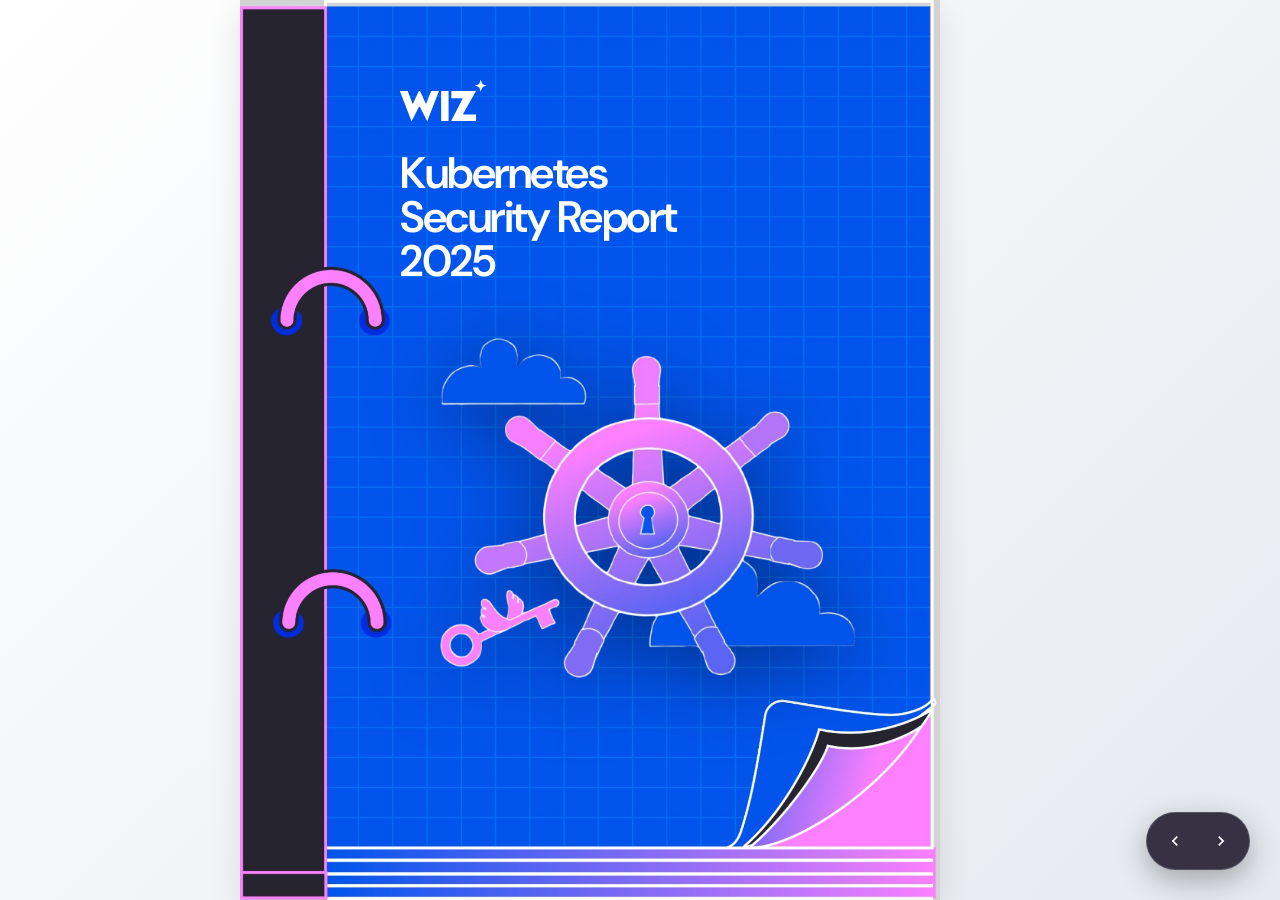
==== commit 6afcde53: "font update" ====
--- a/index.html
+++ b/index.html
@@ -1,48 +1,49 @@
-<!DOCTYPE html>
-<html lang="en">
-
 <head>
     <meta charset="UTF-8">
     <meta name="viewport" content="width=device-width, initial-scale=1.0">
     <title>WIZ | Kubernetes Security Report 2025</title>
-    <link rel="stylesheet" href="css/style.css">
     <meta name="description"
         content="Official WIZ Kubernetes Security Report 2025 - Trends, Insights and Best Practices.">
-        <link href="https://fonts.googleapis.com/css2?family=DM+Sans:wght@400;500;700&display=swap" rel="stylesheet">
-
-
+
+    <!-- ✅ Load DM Sans ONLY ONCE -->
+    <link href="https://fonts.googleapis.com/css2?family=DM+Sans:wght@400;500;600;700&display=swap" rel="stylesheet">
+
+    <!-- CSS Files -->
+    <link rel="stylesheet" href="design_output.css">
+    <link rel="stylesheet" href="css/style.css"> <!-- MUST be last -->
 </head>
 
 <style>
-    /* Apply DM Sans to the entire website */
-      html, body {
-        font-family: 'DM Sans', sans-serif;
-        -webkit-font-smoothing: antialiased;
-        -moz-osx-font-smoothing: grayscale;
-    }
-
-    /* Specific Font Sizes based on your report design */
-    h1, h2, h3 {
-        font-weight: 600 !important; /* Bold for headers */
-        color: #1A1A1A;
-    }
-
-    p, div, span {
-        font-weight: 400; /* Regular for body text */
-        line-height: 1.6;
-    }
-
-    /* Footer specific font weights */
-    .footer-text {
-        font-size: 10.5px;
-        font-weight: 400; /* Medium-light for the description */
-        letter-spacing: 0.02em;
-    }
-
-    .footer-right {
-        font-size: 13px;
-        font-weight: 500; /* Medium-bold for the page number */
-    }
+@import url('https://fonts.googleapis.com/css2?family=DM+Sans:wght@400;500;600;700&display=swap');
+
+/* Apply DM Sans globally */
+body {
+    font-family: 'DM Sans', sans-serif;
+}
+
+/* Headings */
+h1, h2, h3 {
+    font-weight: 600 !important;
+    color: #1A1A1A;
+}
+
+/* Body text */
+p, div, span {
+    font-weight: 400;
+    line-height: 1.6;
+}
+
+/* Footer text */
+.footer-text {
+    font-size: 10.5px;
+    font-weight: 400;
+    letter-spacing: 0.02em;
+}
+
+.footer-right {
+    font-size: 13px;
+    font-weight: 500;
+}
 </style>
 <body>
     <div class="book-nav">
--- a/design_output.css
+++ b/design_output.css
@@ -0,0 +1,907 @@
+
+.design-wrapper {
+    position: absolute;
+    top: 0;
+    left: 0;
+    width: 2582px;
+    height: 3324px;
+    transform: scale(0.3098);
+    transform-origin: top left;
+    pointer-events: none;
+    z-index: 0;
+}
+
+#ds-bg-1 {
+  position: absolute;
+  width: 2581.98px;
+  height: 3324px;
+}
+#ds-vector-1 {
+  position: absolute;
+  left: 2551.43px;
+  top: 24px;
+  width: 2529.76px;
+  height: 3118.68px;
+  background: #fc80ff;
+  transform: rotate(180deg) scaleX(-1);
+}
+#ds-vector-2 {
+  position: absolute;
+  left: 2550px;
+  top: 24px;
+  width: 2229px;
+  height: 3119px;
+  background: #0254ec;
+  transform: rotate(180deg) scaleX(-1);
+}
+#ds-frame1000003206-1 {
+  position: absolute;
+  left: 311px;
+  top: 24px;
+  width: 2239px;
+  height: 3119px;
+  overflow: hidden;
+}
+#ds-group-1 {
+  position: absolute;
+  width: 2659px;
+  height: 1221.41px;
+}
+#ds-vector-3 {
+  position: absolute;
+  top: 0px;
+  width: 2659px;
+  height: 1221.41px;
+  border: 4.31px  solid #0370f2;
+}
+#ds-vector-4 {
+  position: absolute;
+  top: 1110.38px;
+  width: 2659px;
+  height: 0px;
+  border: 4.31px  solid #0370f2;
+}
+#ds-vector-5 {
+  position: absolute;
+  top: 999.34px;
+  width: 2659px;
+  height: 0px;
+  border: 4.31px  solid #0370f2;
+}
+#ds-vector-6 {
+  position: absolute;
+  top: 888.31px;
+  width: 2659px;
+  height: 0px;
+  border: 4.31px  solid #0370f2;
+}
+#ds-vector-7 {
+  position: absolute;
+  top: 777.26px;
+  width: 2659px;
+  height: 0px;
+  border: 4.31px  solid #0370f2;
+}
+#ds-vector-8 {
+  position: absolute;
+  top: 666.22px;
+  width: 2659px;
+  height: 0px;
+  border: 4.31px  solid #0370f2;
+}
+#ds-vector-9 {
+  position: absolute;
+  top: 555.19px;
+  width: 2659px;
+  height: 0px;
+  border: 4.31px  solid #0370f2;
+}
+#ds-vector-10 {
+  position: absolute;
+  top: 444.16px;
+  width: 2659px;
+  height: 0px;
+  border: 4.31px  solid #0370f2;
+}
+#ds-vector-11 {
+  position: absolute;
+  top: 333.12px;
+  width: 2659px;
+  height: 0px;
+  border: 4.31px  solid #0370f2;
+}
+#ds-vector-12 {
+  position: absolute;
+  top: 222.07px;
+  width: 2659px;
+  height: 0px;
+  border: 4.31px  solid #0370f2;
+}
+#ds-vector-13 {
+  position: absolute;
+  top: 111.03px;
+  width: 2659px;
+  height: 0px;
+  border: 4.31px  solid #0370f2;
+}
+#ds-vector-14 {
+  position: absolute;
+  left: 2532.39px;
+  width: 0px;
+  height: 1221.41px;
+  border: 4.31px  solid #0370f2;
+}
+#ds-vector-15 {
+  position: absolute;
+  left: 2405.76px;
+  width: 0px;
+  height: 1221.41px;
+  border: 4.31px  solid #0370f2;
+}
+#ds-vector-16 {
+  position: absolute;
+  left: 2279.15px;
+  width: 0px;
+  height: 1221.41px;
+  border: 4.31px  solid #0370f2;
+}
+#ds-vector-17 {
+  position: absolute;
+  left: 2152.52px;
+  width: 0px;
+  height: 1221.41px;
+  border: 4.31px  solid #0370f2;
+}
+#ds-vector-18 {
+  position: absolute;
+  left: 2025.91px;
+  width: 0px;
+  height: 1221.41px;
+  border: 4.31px  solid #0370f2;
+}
+#ds-vector-19 {
+  position: absolute;
+  left: 1899.28px;
+  width: 0px;
+  height: 1221.41px;
+  border: 4.31px  solid #0370f2;
+}
+#ds-vector-20 {
+  position: absolute;
+  left: 1772.67px;
+  width: 0px;
+  height: 1221.41px;
+  border: 4.31px  solid #0370f2;
+}
+#ds-vector-21 {
+  position: absolute;
+  left: 1646.05px;
+  width: 0px;
+  height: 1221.41px;
+  border: 4.31px  solid #0370f2;
+}
+#ds-vector-22 {
+  position: absolute;
+  left: 1519.44px;
+  width: 0px;
+  height: 1221.41px;
+  border: 4.31px  solid #0370f2;
+}
+#ds-vector-23 {
+  position: absolute;
+  left: 1392.8px;
+  width: 0px;
+  height: 1221.41px;
+  border: 4.31px  solid #0370f2;
+}
+#ds-vector-24 {
+  position: absolute;
+  left: 1266.19px;
+  width: 0px;
+  height: 1221.41px;
+  border: 4.31px  solid #0370f2;
+}
+#ds-vector-25 {
+  position: absolute;
+  left: 1139.57px;
+  width: 0px;
+  height: 1221.41px;
+  border: 4.31px  solid #0370f2;
+}
+#ds-vector-26 {
+  position: absolute;
+  left: 1012.96px;
+  width: 0px;
+  height: 1221.41px;
+  border: 4.31px  solid #0370f2;
+}
+#ds-vector-27 {
+  position: absolute;
+  left: 886.33px;
+  width: 0px;
+  height: 1221.41px;
+  border: 4.31px  solid #0370f2;
+}
+#ds-vector-28 {
+  position: absolute;
+  left: 759.72px;
+  width: 0px;
+  height: 1221.41px;
+  border: 4.31px  solid #0370f2;
+}
+#ds-vector-29 {
+  position: absolute;
+  left: 633.09px;
+  width: 0px;
+  height: 1221.41px;
+  border: 4.31px  solid #0370f2;
+}
+#ds-vector-30 {
+  position: absolute;
+  left: 506.48px;
+  width: 0px;
+  height: 1221.41px;
+  border: 4.31px  solid #0370f2;
+}
+#ds-vector-31 {
+  position: absolute;
+  left: 379.85px;
+  width: 0px;
+  height: 1221.41px;
+  border: 4.31px  solid #0370f2;
+}
+#ds-vector-32 {
+  position: absolute;
+  left: 253.24px;
+  width: 0px;
+  height: 1221.41px;
+  border: 4.31px  solid #0370f2;
+}
+#ds-vector-33 {
+  position: absolute;
+  left: 126.61px;
+  width: 0px;
+  height: 1221.41px;
+  border: 4.31px  solid #0370f2;
+}
+#ds-group-2 {
+  position: absolute;
+  top: 1221.41px;
+  width: 2659px;
+  height: 1221.41px;
+}
+#ds-vector-34 {
+  position: absolute;
+  top: 0px;
+  width: 2659px;
+  height: 1221.41px;
+  border: 4.31px  solid #0370f2;
+}
+#ds-vector-35 {
+  position: absolute;
+  top: 1110.38px;
+  width: 2659px;
+  height: 0px;
+  border: 4.31px  solid #0370f2;
+}
+#ds-vector-36 {
+  position: absolute;
+  top: 999.34px;
+  width: 2659px;
+  height: 0px;
+  border: 4.31px  solid #0370f2;
+}
+#ds-vector-37 {
+  position: absolute;
+  top: 888.31px;
+  width: 2659px;
+  height: 0px;
+  border: 4.31px  solid #0370f2;
+}
+#ds-vector-38 {
+  position: absolute;
+  top: 777.26px;
+  width: 2659px;
+  height: 0px;
+  border: 4.31px  solid #0370f2;
+}
+#ds-vector-39 {
+  position: absolute;
+  top: 666.22px;
+  width: 2659px;
+  height: 0px;
+  border: 4.31px  solid #0370f2;
+}
+#ds-vector-40 {
+  position: absolute;
+  top: 555.19px;
+  width: 2659px;
+  height: 0px;
+  border: 4.31px  solid #0370f2;
+}
+#ds-vector-41 {
+  position: absolute;
+  top: 444.16px;
+  width: 2659px;
+  height: 0px;
+  border: 4.31px  solid #0370f2;
+}
+#ds-vector-42 {
+  position: absolute;
+  top: 333.12px;
+  width: 2659px;
+  height: 0px;
+  border: 4.31px  solid #0370f2;
+}
+#ds-vector-43 {
+  position: absolute;
+  top: 222.07px;
+  width: 2659px;
+  height: 0px;
+  border: 4.31px  solid #0370f2;
+}
+#ds-vector-44 {
+  position: absolute;
+  top: 111.03px;
+  width: 2659px;
+  height: 0px;
+  border: 4.31px  solid #0370f2;
+}
+#ds-vector-45 {
+  position: absolute;
+  left: 2532.39px;
+  width: 0px;
+  height: 1221.41px;
+  border: 4.31px  solid #0370f2;
+}
+#ds-vector-46 {
+  position: absolute;
+  left: 2405.76px;
+  width: 0px;
+  height: 1221.41px;
+  border: 4.31px  solid #0370f2;
+}
+#ds-vector-47 {
+  position: absolute;
+  left: 2279.15px;
+  width: 0px;
+  height: 1221.41px;
+  border: 4.31px  solid #0370f2;
+}
+#ds-vector-48 {
+  position: absolute;
+  left: 2152.52px;
+  width: 0px;
+  height: 1221.41px;
+  border: 4.31px  solid #0370f2;
+}
+#ds-vector-49 {
+  position: absolute;
+  left: 2025.91px;
+  width: 0px;
+  height: 1221.41px;
+  border: 4.31px  solid #0370f2;
+}
+#ds-vector-50 {
+  position: absolute;
+  left: 1899.28px;
+  width: 0px;
+  height: 1221.41px;
+  border: 4.31px  solid #0370f2;
+}
+#ds-vector-51 {
+  position: absolute;
+  left: 1772.67px;
+  width: 0px;
+  height: 1221.41px;
+  border: 4.31px  solid #0370f2;
+}
+#ds-vector-52 {
+  position: absolute;
+  left: 1646.05px;
+  width: 0px;
+  height: 1221.41px;
+  border: 4.31px  solid #0370f2;
+}
+#ds-vector-53 {
+  position: absolute;
+  left: 1519.44px;
+  width: 0px;
+  height: 1221.41px;
+  border: 4.31px  solid #0370f2;
+}
+#ds-vector-54 {
+  position: absolute;
+  left: 1392.8px;
+  width: 0px;
+  height: 1221.41px;
+  border: 4.31px  solid #0370f2;
+}
+#ds-vector-55 {
+  position: absolute;
+  left: 1266.19px;
+  width: 0px;
+  height: 1221.41px;
+  border: 4.31px  solid #0370f2;
+}
+#ds-vector-56 {
+  position: absolute;
+  left: 1139.57px;
+  width: 0px;
+  height: 1221.41px;
+  border: 4.31px  solid #0370f2;
+}
+#ds-vector-57 {
+  position: absolute;
+  left: 1012.96px;
+  width: 0px;
+  height: 1221.41px;
+  border: 4.31px  solid #0370f2;
+}
+#ds-vector-58 {
+  position: absolute;
+  left: 886.33px;
+  width: 0px;
+  height: 1221.41px;
+  border: 4.31px  solid #0370f2;
+}
+#ds-vector-59 {
+  position: absolute;
+  left: 759.72px;
+  width: 0px;
+  height: 1221.41px;
+  border: 4.31px  solid #0370f2;
+}
+#ds-vector-60 {
+  position: absolute;
+  left: 633.09px;
+  width: 0px;
+  height: 1221.41px;
+  border: 4.31px  solid #0370f2;
+}
+#ds-vector-61 {
+  position: absolute;
+  left: 506.48px;
+  width: 0px;
+  height: 1221.41px;
+  border: 4.31px  solid #0370f2;
+}
+#ds-vector-62 {
+  position: absolute;
+  left: 379.85px;
+  width: 0px;
+  height: 1221.41px;
+  border: 4.31px  solid #0370f2;
+}
+#ds-vector-63 {
+  position: absolute;
+  left: 253.24px;
+  width: 0px;
+  height: 1221.41px;
+  border: 4.31px  solid #0370f2;
+}
+#ds-vector-64 {
+  position: absolute;
+  left: 126.61px;
+  width: 0px;
+  height: 1221.41px;
+  border: 4.31px  solid #0370f2;
+}
+#ds-group-3 {
+  position: absolute;
+  top: 2442.82px;
+  width: 2659px;
+  height: 1221.41px;
+}
+#ds-vector-65 {
+  position: absolute;
+  width: 2659px;
+  height: 1221.41px;
+  border: 4.31px  solid #0370f2;
+}
+#ds-vector-66 {
+  position: absolute;
+  top: 1110.38px;
+  width: 2659px;
+  height: 0px;
+  border: 4.31px  solid #0370f2;
+}
+#ds-vector-67 {
+  position: absolute;
+  top: 999.34px;
+  width: 2659px;
+  height: 0px;
+  border: 4.31px  solid #0370f2;
+}
+#ds-vector-68 {
+  position: absolute;
+  top: 888.31px;
+  width: 2659px;
+  height: 0px;
+  border: 4.31px  solid #0370f2;
+}
+#ds-vector-69 {
+  position: absolute;
+  top: 777.26px;
+  width: 2659px;
+  height: 0px;
+  border: 4.31px  solid #0370f2;
+}
+#ds-vector-70 {
+  position: absolute;
+  top: 666.22px;
+  width: 2659px;
+  height: 0px;
+  border: 4.31px  solid #0370f2;
+}
+#ds-vector-71 {
+  position: absolute;
+  top: 555.18px;
+  width: 1727px;
+  height: 0px;
+  border: 4.31px  solid #0370f2;
+}
+#ds-vector-72 {
+  position: absolute;
+  top: 444.18px;
+  width: 1869px;
+  height: 0px;
+  border: 4.31px  solid #0370f2;
+}
+#ds-vector-73 {
+  position: absolute;
+  top: 333.18px;
+  width: 2001px;
+  height: 0px;
+  border: 4.31px  solid #0370f2;
+}
+#ds-vector-74 {
+  position: absolute;
+  top: 222.18px;
+  width: 2141px;
+  height: 0px;
+  border: 4.31px  solid #0370f2;
+}
+#ds-vector-75 {
+  position: absolute;
+  top: 111.03px;
+  width: 2659px;
+  height: 0px;
+  border: 4.31px  solid #0370f2;
+}
+#ds-vector-76 {
+  position: absolute;
+  left: 2532.39px;
+  width: 0px;
+  height: 1221.41px;
+  border: 4.31px  solid #0370f2;
+}
+#ds-vector-77 {
+  position: absolute;
+  left: 2405.76px;
+  width: 0px;
+  height: 1221.41px;
+  border: 4.31px  solid #0370f2;
+}
+#ds-vector-78 {
+  position: absolute;
+  left: 2279.15px;
+  width: 0px;
+  height: 1221.41px;
+  border: 4.31px  solid #0370f2;
+}
+#ds-vector-79 {
+  position: absolute;
+  left: 2153px;
+  top: 0.18px;
+  width: 0px;
+  height: 267px;
+  border: 4.31px  solid #0370f2;
+  transform: rotate(0deg);
+}
+#ds-vector-80 {
+  position: absolute;
+  left: 2026px;
+  top: 0.18px;
+  width: 0px;
+  height: 390px;
+  border: 4.31px  solid #0370f2;
+  transform: rotate(0deg);
+}
+#ds-vector-81 {
+  position: absolute;
+  left: 1899px;
+  top: 0.18px;
+  width: 0px;
+  height: 222px;
+  border: 4.31px  solid #0370f2;
+  transform: rotate(0deg);
+}
+#ds-vector-82 {
+  position: absolute;
+  left: 1773px;
+  top: 0.18px;
+  width: 0px;
+  height: 533px;
+  border: 4.31px  solid #0370f2;
+  transform: rotate(0deg);
+}
+#ds-vector-83 {
+  position: absolute;
+  left: 1646px;
+  top: 0.18px;
+  width: 0px;
+  height: 578px;
+  border: 4.31px  solid #0370f2;
+  transform: rotate(0deg);
+}
+#ds-vector-84 {
+  position: absolute;
+  left: 1519.44px;
+  width: 0px;
+  height: 1221.41px;
+  border: 4.31px  solid #0370f2;
+}
+#ds-vector-85 {
+  position: absolute;
+  left: 1392.8px;
+  width: 0px;
+  height: 1221.41px;
+  border: 4.31px  solid #0370f2;
+}
+#ds-vector-86 {
+  position: absolute;
+  left: 1266.19px;
+  width: 0px;
+  height: 1221.41px;
+  border: 4.31px  solid #0370f2;
+}
+#ds-vector-87 {
+  position: absolute;
+  left: 1139.57px;
+  width: 0px;
+  height: 1221.41px;
+  border: 4.31px  solid #0370f2;
+}
+#ds-vector-88 {
+  position: absolute;
+  left: 1012.96px;
+  width: 0px;
+  height: 1221.41px;
+  border: 4.31px  solid #0370f2;
+}
+#ds-vector-89 {
+  position: absolute;
+  left: 886.33px;
+  width: 0px;
+  height: 1221.41px;
+  border: 4.31px  solid #0370f2;
+}
+#ds-vector-90 {
+  position: absolute;
+  left: 759.72px;
+  width: 0px;
+  height: 1221.41px;
+  border: 4.31px  solid #0370f2;
+}
+#ds-vector-91 {
+  position: absolute;
+  left: 633.09px;
+  width: 0px;
+  height: 1221.41px;
+  border: 4.31px  solid #0370f2;
+}
+#ds-vector-92 {
+  position: absolute;
+  left: 506.48px;
+  width: 0px;
+  height: 1221.41px;
+  border: 4.31px  solid #0370f2;
+}
+#ds-vector-93 {
+  position: absolute;
+  left: 379.85px;
+  width: 0px;
+  height: 1221.41px;
+  border: 4.31px  solid #0370f2;
+}
+#ds-vector-94 {
+  position: absolute;
+  left: 253.24px;
+  width: 0px;
+  height: 1221.41px;
+  border: 4.31px  solid #0370f2;
+}
+#ds-vector-95 {
+  position: absolute;
+  left: 126.61px;
+  width: 0px;
+  height: 1221.41px;
+  border: 4.31px  solid #0370f2;
+}
+#ds-group1000002817-1 {
+  position: absolute;
+  left: 1777.06px;
+  top: 2471.8px;
+  width: 804.92px;
+  height: 777.17px;
+}
+#ds-vector-96 {
+  position: absolute;
+  left: 106.01px;
+  width: 675.24px;
+  height: 697.15px;
+  background: #0254ec;
+  border: 8.7px  solid #ffffff;
+  transform: rotate(99.03deg) scaleX(-1);
+}
+#ds-vector5-1 {
+  position: absolute;
+  left: 784.6px;
+  top: 146.51px;
+  width: 726.4px;
+  height: 485.49px;
+  background: #25242f;
+  border: 8.7px  solid #ffffff;
+  transform: rotate(177.6deg) scaleX(-1);
+}
+#ds-vector6-1 {
+  position: absolute;
+  left: 739.01px;
+  top: 213.64px;
+  width: 643.46px;
+  height: 433.05px;
+  background: linear-gradient(65deg, #fc80ff 20.5%, #0055ec 100%);
+  border: 8.7px  solid #ffffff;
+  transform: rotate(178.71deg) scaleX(-1);
+}
+#ds-rectangle15999-1 {
+  position: absolute;
+  left: 319px;
+  top: 3131px;
+  width: 2252px;
+  height: 189px;
+  background: linear-gradient(90deg, #0055ec 0%, #fc80ff 100%);
+}
+#ds-vector-97 {
+  position: absolute;
+  left: 321.46px;
+  top: 3273.23px;
+  width: 2239.38px;
+  height: 0px;
+  border: 12.53px  solid #ffffff;
+  transform: rotate(0deg) scaleY(-1);
+}
+#ds-vector-98 {
+  position: absolute;
+  left: 321.46px;
+  top: 3320.37px;
+  width: 2239.38px;
+  height: 0px;
+  border: 12.53px  solid #ffffff;
+  transform: rotate(0deg) scaleY(-1);
+}
+#ds-vector-99 {
+  position: absolute;
+  left: 321.46px;
+  top: 3229.71px;
+  width: 2239.38px;
+  height: 0px;
+  border: 12.53px  solid #ffffff;
+}
+#ds-vector-100 {
+  position: absolute;
+  left: 321.46px;
+  top: 3178.95px;
+  width: 2239.38px;
+  height: 0px;
+  border: 12.53px  solid #ffffff;
+  transform: rotate(0deg);
+}
+#ds-vector-101 {
+  position: absolute;
+  left: 2563px;
+  width: 2252px;
+  height: 3139px;
+  border: 10.88px  solid #ffffff;
+  transform: rotate(180deg) scaleX(-1);
+}
+#ds-rectangle16000-1 {
+  position: absolute;
+  left: 321.46px;
+  top: 24px;
+  width: 321.46px;
+  height: 3205.71px;
+  background: #25242f;
+  border: 10.88px  solid #fc80ff;
+  transform: rotate(180deg) scaleX(-1);
+}
+#ds-group1000002818-1 {
+  position: absolute;
+  left: 115.58px;
+  top: 992.24px;
+  width: 444.26px;
+  height: 1364.2px;
+}
+#ds-group1000002813-1 {
+  position: absolute;
+  width: 437.48px;
+  height: 246.94px;
+}
+#ds-ellipse1-1 {
+  position: absolute;
+  left: 437.48px;
+  top: 139.86px;
+  width: 113.18px;
+  height: 107.08px;
+  background: #012de0;
+  transform: rotate(180deg) scaleX(-1);
+  border-radius: 50%;
+}
+#ds-ellipse3-1 {
+  position: absolute;
+  left: 113.18px;
+  top: 139.86px;
+  width: 113.18px;
+  height: 107.08px;
+  background: #012de0;
+  transform: rotate(180deg) scaleX(-1);
+  border-radius: 50%;
+}
+#ds-vector-102 {
+  position: absolute;
+  left: 413.54px;
+  top: 220.71px;
+  width: 220.71px;
+  height: 385.24px;
+  background: #fc80ff;
+  border: 11.39px  solid #25242f;
+  transform: rotate(-90deg) scaleY(-1);
+}
+#ds-group1000002814-1 {
+  position: absolute;
+  left: 6.78px;
+  top: 1117.27px;
+  width: 437.48px;
+  height: 246.93px;
+}
+#ds-ellipse1-2 {
+  position: absolute;
+  left: 437.48px;
+  top: 139.86px;
+  width: 113.18px;
+  height: 107.08px;
+  background: #012de0;
+  transform: rotate(180deg) scaleX(-1);
+  border-radius: 50%;
+}
+#ds-ellipse3-2 {
+  position: absolute;
+  left: 113.18px;
+  top: 139.86px;
+  width: 113.18px;
+  height: 107.08px;
+  background: #012de0;
+  transform: rotate(180deg) scaleX(-1);
+  border-radius: 50%;
+}
+#ds-vector-103 {
+  position: absolute;
+  left: 413.54px;
+  top: 220.71px;
+  width: 220.71px;
+  height: 385.24px;
+  background: #fc80ff;
+  border: 11.39px  solid #25242f;
+  transform: rotate(-90deg) scaleY(-1);
+}
+#ds-rectangle16001-1 {
+  position: absolute;
+  left: 322.75px;
+  top: 3218.84px;
+  width: 322.75px;
+  height: 105.16px;
+  background: #25242f;
+  border: 10.88px  solid #fc80ff;
+  transform: rotate(180deg) scaleX(-1);
+}
--- a/css/style.css
+++ b/css/style.css
@@ -1,44 +1,54 @@
-@import url('https://fonts.googleapis.com/css2?family=Inter:wght@400;600;700;800&display=swap');
-
-
+/* LOAD FONT (only once) */
+@import url('https://fonts.googleapis.com/css2?family=DM+Sans:wght@400;500;600;700&display=swap');
+
+/* RESET */
+* {
+    margin: 0;
+    padding: 0;
+    box-sizing: border-box;
+}
+
+/* FORCE DM SANS EVERYWHERE (fixes Inter override) */
+html, body, div, span, p, h1, h2, h3, h4, h5, h6 {
+    font-family: 'DM Sans', sans-serif !important;
+}
+
+/* ROOT VARIABLES */
 :root {
     --bg-blue: #0254EC;
     --sidebar-bg: #231F31;
-    /* Updated to match image TOC background */
     --accent-pink: #FC80FF;
     --text-white: #FFFFFF;
     --binder-blue: #012DE0;
     --toc-border: rgba(252, 128, 255, 0.4);
 }
 
-
+/* BODY */
+body {
+    background-color: #f0f0f0;
+    -webkit-font-smoothing: antialiased;
+    -moz-osx-font-smoothing: grayscale;
+
+    display: flex;
+    justify-content: center;
+    align-items: center;
+    min-height: 100vh;
+    overflow-x: hidden;
+}
+
+/* HEADINGS */
 h1,
 h2 {
-    font-weight: 800;
+    font-weight: 700; /* 800 removed (not available in import) */
     letter-spacing: -1.5px;
-    /* The secret to the "Wiz" headline look */
-}
-
-
-* {
-    margin: 0;
-    padding: 0;
-    box-sizing: border-box;
-}
-
-body {
-    background-color: #f0f0f0;
-  font-family: 'DM Sans', sans-serif;
-        -webkit-font-smoothing: antialiased;
-        -moz-osx-font-smoothing: grayscale; 
-           display: flex;
-    justify-content: center;
-    align-items: center;
-    min-height: 100vh;
-    overflow-x: hidden;
-    
-    /* Makes the white-on-dark text look crisp */
-
+}
+
+/* TEXT */
+p,
+div,
+span {
+    font-weight: 400;
+    line-height: 1.6;
 }
 
 .book-nav {
